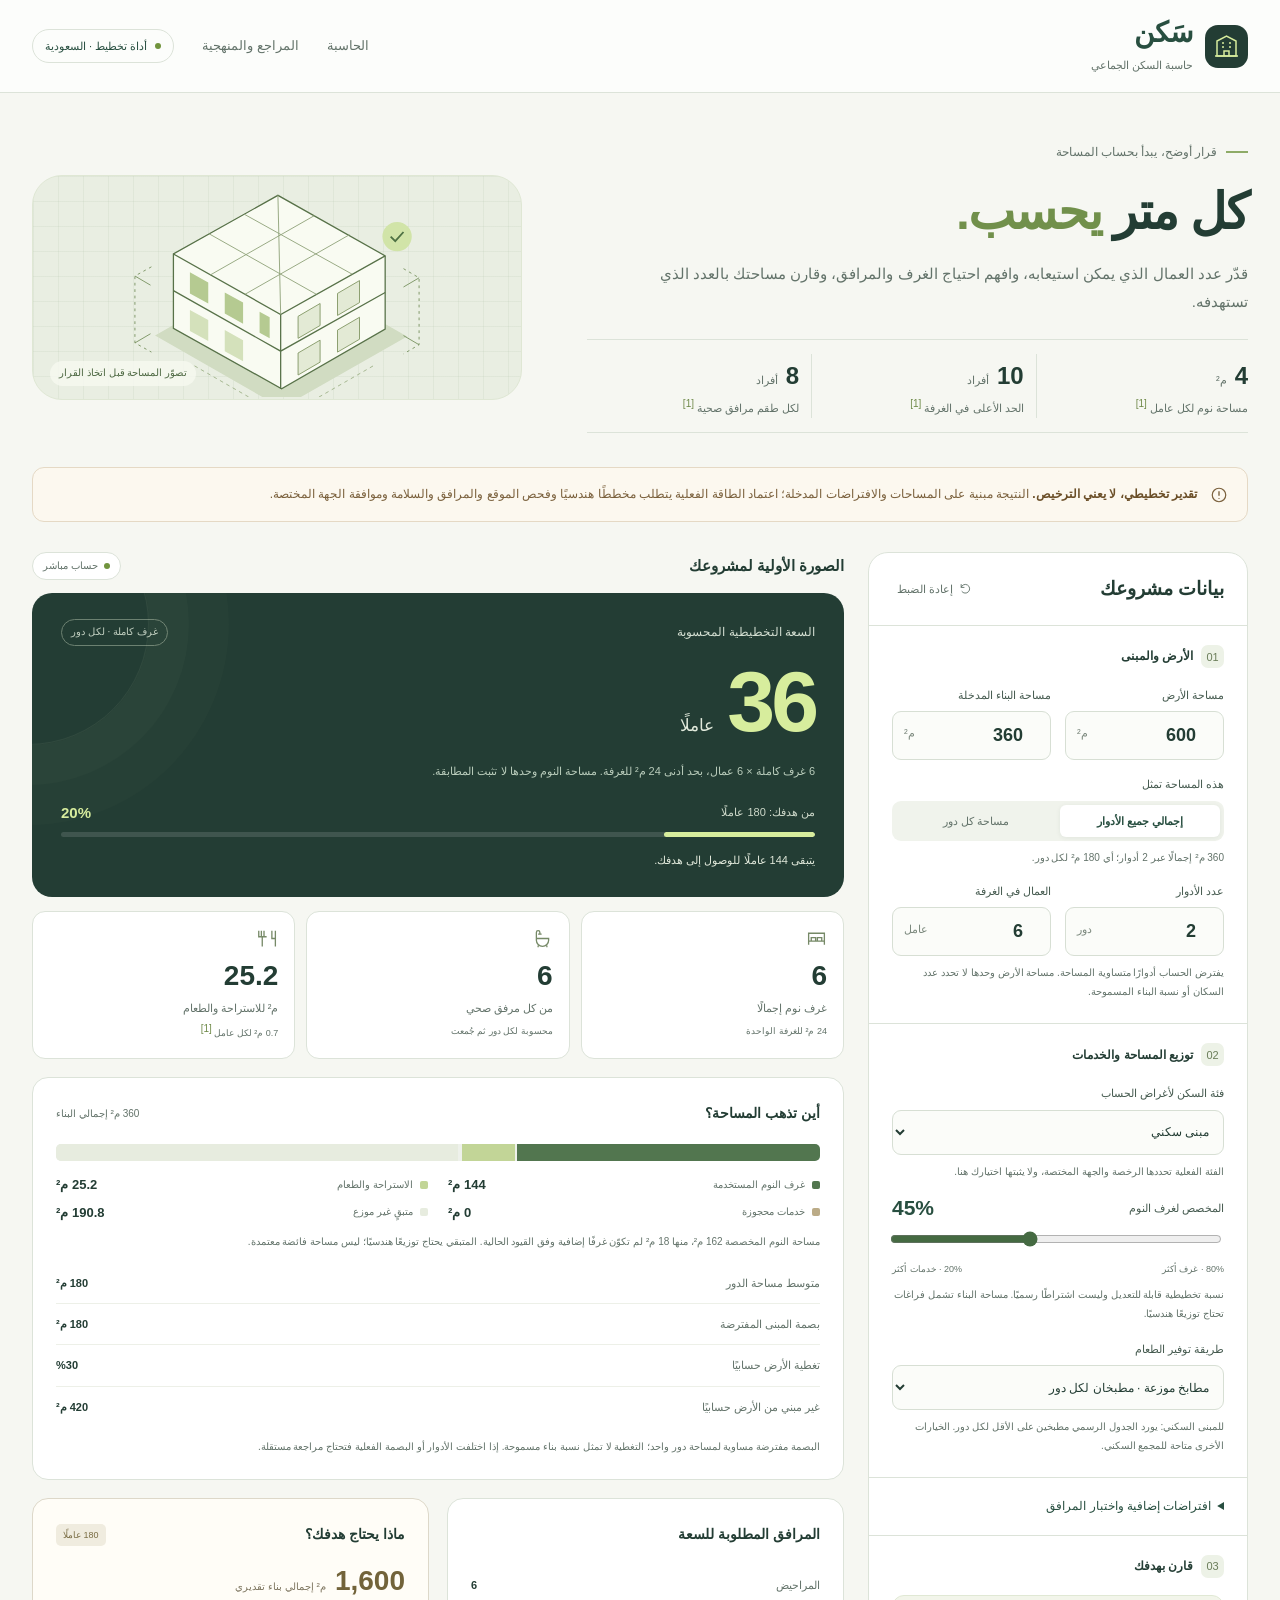
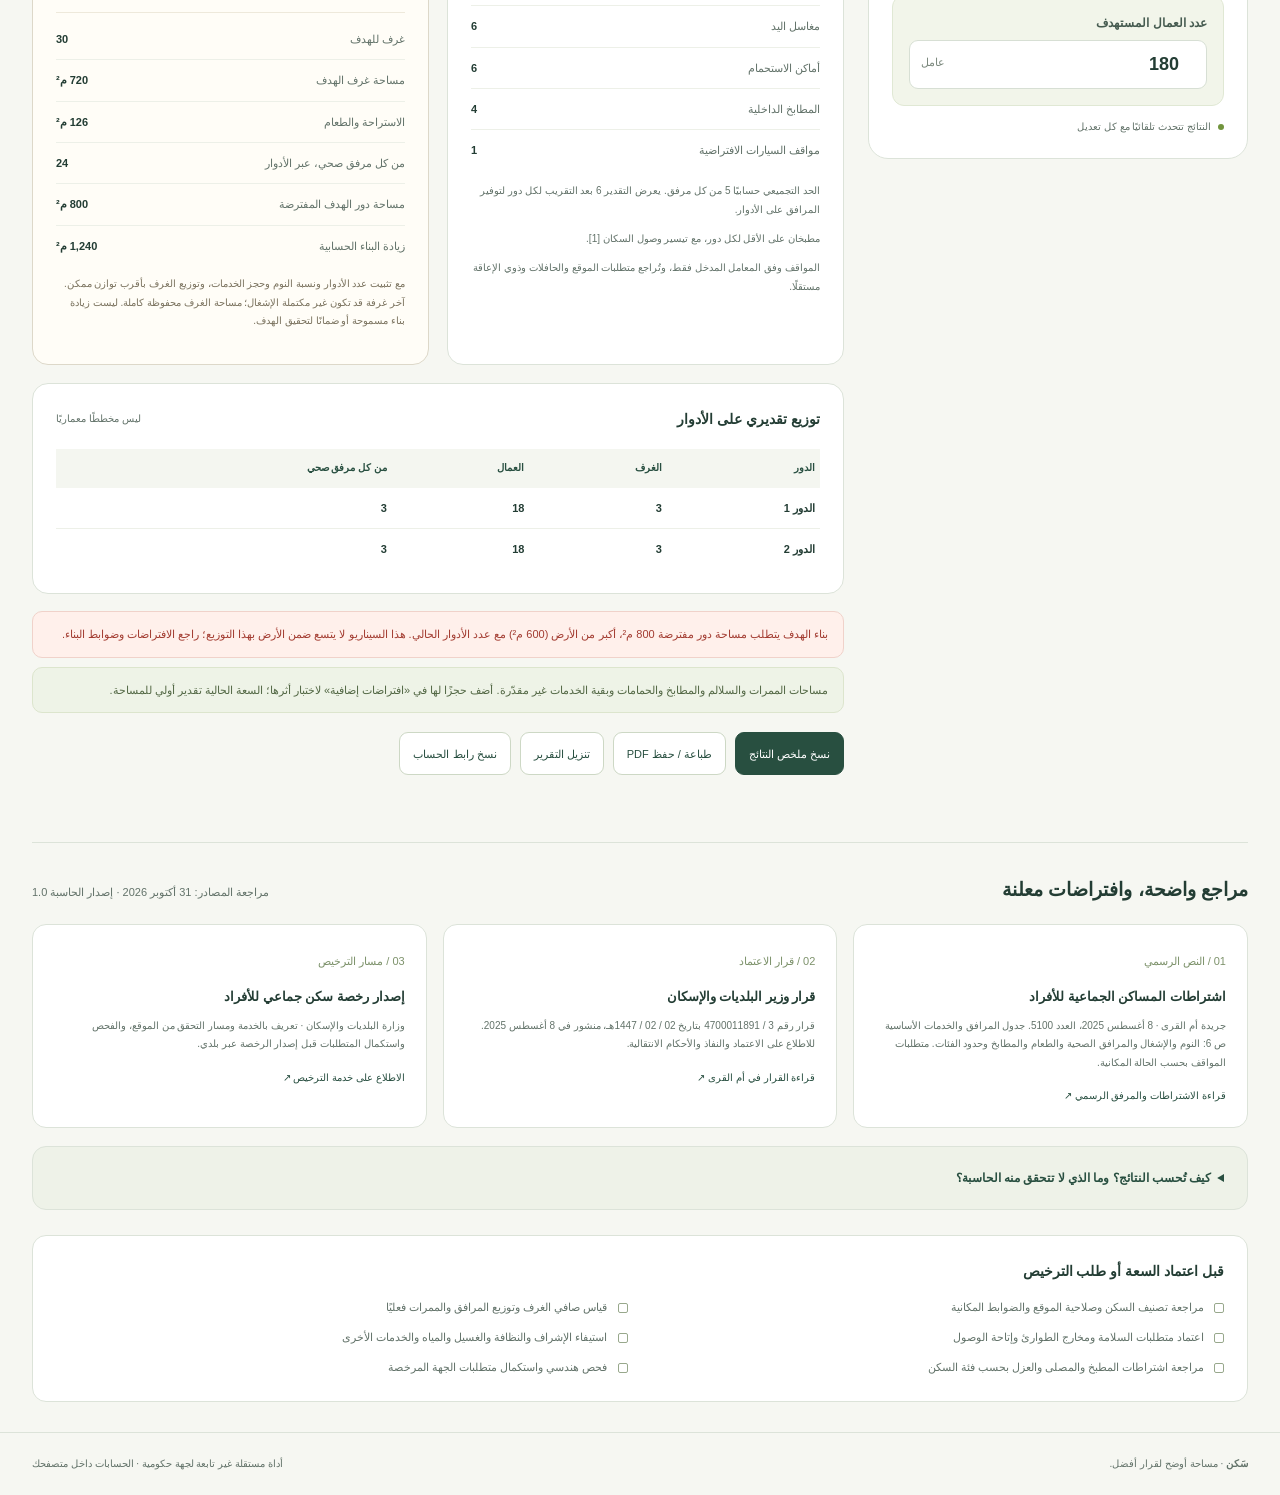
==== tools/housing-calculator/index.html @ 6f9411d7 "Add Arabic collective housing planning calculator in isolated tools path" ====
<!doctype html>
<html lang="ar" dir="rtl">
<head>
  <meta charset="utf-8">
  <meta name="viewport" content="width=device-width,initial-scale=1">
  <meta name="description" content="حاسبة عربية لتقدير الطاقة الاستيعابية للسكن الجماعي في السعودية: الغرف والمساحات والمرافق ومقارنة العدد المستهدف، مع مراجع رسمية.">
  <meta name="theme-color" content="#243e35">
  <meta name="color-scheme" content="light">
  <title>سَكن | حاسبة السكن الجماعي</title>
  <style>
    :root{--paper:#f6f7f2;--white:#fff;--ink:#233d34;--muted:#63736a;--line:#dce3d9;--green:#284f40;--lime:#d7ed9d;--sage:#edf2e7;--amber:#9b551e;--amber-bg:#fff4e5;--red:#a33c31;--red-bg:#fff0eb;--radius:20px}
    *{box-sizing:border-box}html{scroll-behavior:smooth;scroll-padding-top:24px}body{margin:0;background:var(--paper);color:var(--ink);font:15px/1.85 Tahoma,Arial,sans-serif;text-align:start}button,input,select,textarea{font:inherit}button,a,input,select{touch-action:manipulation}button{cursor:pointer}a{color:var(--green);text-underline-offset:4px}button:disabled{cursor:not-allowed;opacity:.5}[hidden]{display:none!important}svg{display:block;flex-shrink:0}.wrap{width:min(1240px,100% - 64px);margin-inline:auto}.skip{position:absolute;top:-100px;background:var(--ink);color:white;padding:10px 18px;z-index:5}.skip:focus{top:10px}:focus-visible{outline:3px solid #65893a;outline-offset:4px}header{background:#ffffffb8;border-bottom:1px solid var(--line)}.header-row{display:flex;align-items:center;justify-content:space-between;gap:24px;min-height:92px}.brand{display:flex;align-items:center;gap:12px;text-decoration:none}.brand-icon{width:43px;height:43px;background:var(--ink);border-radius:13px;display:grid;place-items:center;color:var(--lime)}.brand-name{font-size:28px;font-weight:700;line-height:1.2}.brand-sub{font-size:11px;color:var(--muted);display:block;margin-top:4px}nav{display:flex;gap:28px;align-items:center}nav a{font-size:13px;text-decoration:none;color:var(--muted)}.nav-tag{display:flex;align-items:center;gap:8px;border:1px solid var(--line);padding:6px 12px;border-radius:30px;font-size:11px;color:var(--green)}.dot{width:6px;height:6px;border-radius:50%;background:#71943d;display:inline-block}
    .hero{display:grid;grid-template-columns:1.35fr 1fr;gap:65px;align-items:center;padding-block:48px 34px}.eyebrow{display:flex;align-items:center;gap:9px;color:var(--muted);font-size:12px}.eyebrow:before{content:"";width:22px;height:2px;background:#8eab67}h1{font-size:clamp(32px,4vw,50px);line-height:1.5;letter-spacing:-1.8px;margin:12px 0 10px}h1 span{color:#71904b}.intro{color:var(--muted);font-size:15px;margin:0;max-width:615px}.principles{display:grid;grid-template-columns:repeat(3,1fr);border-block:1px solid var(--line);margin-top:23px;padding-block:14px;gap:12px}.principle{font-size:11px;color:var(--muted);border-inline-end:1px solid var(--line);padding-inline-end:12px}.principle:last-child{border:0}.principle strong{font-size:24px;font-family:Arial,sans-serif;color:var(--ink);display:inline-block;margin-inline-end:5px}.principle span{display:block}.hero-art{position:relative;min-height:225px;background:#e9eee2;border-radius:30px;overflow:hidden;border:1px solid #dfe7d4;display:flex;align-items:center;justify-content:center}.hero-art:before{content:"";position:absolute;inset:0;background-image:linear-gradient(#bbcbb033 1px,transparent 1px),linear-gradient(90deg,#bbcbb033 1px,transparent 1px);background-size:25px 25px}.hero-art svg{width:85%;max-width:340px;height:220px;position:relative}.art-label{position:absolute;inset-block-end:13px;inset-inline-end:17px;color:#4d6842;font-size:10px;background:#f7f9f0cf;padding:3px 9px;border-radius:20px}.notice{display:flex;gap:13px;align-items:flex-start;padding:15px 19px;border:1px solid #e5d9c5;border-radius:12px;background:#fcf8ef;color:#7a603c;font-size:12px;margin-block:0 30px}.notice svg{margin-top:3px}.notice p{margin:0}.notice strong{color:#6b4f28}
    .workspace{display:grid;grid-template-columns:380px minmax(0,1fr);gap:24px;align-items:start}.input-card{background:var(--white);border:1px solid var(--line);border-radius:var(--radius);overflow:hidden}.panel-head{display:flex;align-items:center;justify-content:space-between;gap:12px;padding:21px 23px;border-bottom:1px solid var(--line)}h2{font-size:19px;line-height:1.6;margin:0}.text-button{background:none;border:0;color:var(--muted);padding:5px;font-size:11px;display:inline-flex;align-items:center;gap:6px}.text-button:hover{color:var(--green)}.form-section{padding:19px 23px 22px;border-bottom:1px solid var(--line)}.form-section:last-child{border:0}.section-label{font-size:12px;font-weight:700;display:flex;align-items:center;gap:8px;margin:0 0 17px}.number{font:11px Arial,sans-serif;background:var(--sage);color:#6a7d59;display:grid;place-items:center;width:23px;height:23px;border-radius:7px}.fields{display:grid;grid-template-columns:1fr 1fr;gap:14px}.field{min-width:0}.field.full{grid-column:1/-1}label,.field-label{display:block;font-size:11px;color:#465b50;margin-bottom:6px}.input-wrap{position:relative}.input-wrap input{width:100%;padding:10px 12px 10px 48px;background:#fbfcf9;border:1px solid #d7dfd4;border-radius:9px;color:var(--ink);font:600 18px/1.5 Arial,sans-serif;direction:ltr;text-align:right;min-height:47px}.input-wrap input:focus{border-color:#839d69;background:white}.input-wrap span{position:absolute;left:12px;top:12px;font-size:11px;color:#7b887d;pointer-events:none}.hint{font-size:10px;color:var(--muted);line-height:1.9;margin:7px 0 0}.segmented{display:flex;gap:3px;background:#f0f3ec;border-radius:9px;padding:4px;margin-top:4px}.segmented label{flex:1;margin:0;cursor:pointer;position:relative}.segmented input{position:absolute;opacity:0;width:1px;height:1px}.segmented span{display:block;border-radius:6px;text-align:center;padding:6px;font-size:11px;color:var(--muted)}.segmented input:checked+span{background:white;box-shadow:0 1px 5px #223a2512;color:var(--green);font-weight:bold}.segmented input:focus-visible+span{outline:2px solid var(--green)}select{display:block;width:100%;min-height:45px;background:#fbfcf9;border:1px solid #d7dfd4;border-radius:9px;padding:8px 10px;color:var(--ink);font-size:12px}.range-head{display:flex;justify-content:space-between;align-items:center;margin-block:15px 3px}.range-head label{margin:0}.range-head output{font:700 21px Arial,sans-serif;color:var(--green)}input[type=range]{width:100%;accent-color:#456a42;cursor:pointer;min-height:28px;direction:ltr}.range-ends{display:flex;justify-content:space-between;font-size:9px;color:var(--muted);direction:ltr}.range-ends span{direction:rtl}details.advanced{padding:17px 23px;border-bottom:1px solid var(--line)}summary{cursor:pointer;color:var(--green);font-size:12px}details.advanced[open] summary{margin-bottom:15px}.advanced .field+.field{margin-top:13px}.target-input{background:#f2f5ea;border:1px solid #e0e8d4;padding:16px;border-radius:12px}.target-input .input-wrap input{background:#fff}.target-input label{font-size:12px;font-weight:700}.live-note{font-size:10px;display:flex;gap:7px;align-items:center;color:var(--muted);margin-top:12px}
    .results{min-width:0}.results-top{display:flex;align-items:center;justify-content:space-between;gap:16px;margin:0 0 13px}.results-top h2{font-size:15px}.pill{display:inline-flex;align-items:center;gap:6px;padding:4px 10px;border:1px solid var(--line);border-radius:30px;font-size:10px;background:#fff;color:var(--muted)}.capacity-card{background:var(--ink);color:#fff;border-radius:var(--radius);padding:26px 29px;position:relative;overflow:hidden}.capacity-card:after{content:"";position:absolute;width:240px;height:240px;border:1px solid #e1efbe12;border-radius:50%;left:-125px;top:-90px;box-shadow:0 0 0 40px #e1efbe05,0 0 0 80px #e1efbe04;pointer-events:none}.capacity-header{display:flex;align-items:center;justify-content:space-between;gap:12px;font-size:12px;color:#d4dfd2}.small-label{font-size:10px;color:#c2d0c1;border:1px solid #6c8171;border-radius:20px;padding:3px 9px}.capacity-number{display:flex;align-items:baseline;gap:13px;margin-block:4px 0}.capacity-number strong{font:700 clamp(60px,7vw,86px)/1.2 Arial,sans-serif;letter-spacing:-4px;color:var(--lime)}.capacity-number span{font-size:17px;color:#e1e9db}.capacity-sub{color:#bacdbc;font-size:11px;margin:8px 0 21px}.goal-row{display:flex;align-items:center;justify-content:space-between;gap:12px;font-size:11px;color:#ced9ca}.goal-row strong{font:700 15px Arial;color:var(--lime)}.progress{height:5px;border-radius:4px;background:#ffffff20;overflow:hidden;margin-block:10px 13px;direction:rtl}.progress div{height:100%;background:var(--lime);border-radius:4px;width:0;transition:width .3s}.gap-note{font-size:11px;color:#e1e9db;margin:0}.gap-note b{color:#fff}.metrics{display:grid;grid-template-columns:repeat(3,1fr);gap:11px;margin-top:14px}.metric{background:white;border:1px solid var(--line);border-radius:13px;padding:16px}.metric-icon{color:#768967;margin-bottom:9px}.metric strong{display:block;font:700 28px/1.25 Arial,sans-serif;color:var(--ink)}.metric p{font-size:11px;color:var(--muted);margin:5px 0 0}.metric small{font-size:9px;color:var(--muted);display:block;margin-top:5px}.detail-card{background:white;border:1px solid var(--line);border-radius:16px;padding:23px;margin-top:18px}.card-title{display:flex;justify-content:space-between;align-items:center;gap:10px;margin-bottom:17px}.card-title h3{font-size:14px;margin:0}.card-title span{font-size:10px;color:var(--muted)}.area-bar{height:17px;display:flex;overflow:hidden;border-radius:5px;background:#eef1eb;gap:2px}.area-bar span{min-width:0;transition:width .25s}.sleep-color{background:#52764f}.dining-color{background:#c2d597}.reserve-color{background:#bbab87}.remain-color{background:#e7ecdf}.legend{display:grid;grid-template-columns:1fr 1fr;gap:9px 20px;margin:15px 0 0}.legend div{display:flex;gap:7px;align-items:center;font-size:10px;color:var(--muted)}.legend i{height:8px;width:8px;border-radius:2px;display:inline-block;flex-shrink:0}.legend b{margin-inline-start:auto;white-space:nowrap;color:var(--ink);font:600 13px Arial}.subtle{font-size:10px;color:var(--muted);line-height:1.9;margin-bottom:0}.data-table{width:100%;border-collapse:collapse;font-size:11px}.data-table th,.data-table td{padding:10px 0;border-bottom:1px solid #edf0e8;text-align:start;vertical-align:top}.data-table th{color:var(--muted);font-weight:400;width:66%;padding-inline-end:12px}.data-table td{font-weight:700;text-align:end}.data-table tr:last-child>*{border:0}.data-table td bdi{display:inline-block}.floor-table th,.floor-table td{text-align:start!important;padding-inline:5px}.floor-table thead th{font-size:10px;background:#f4f6f0;font-weight:700;color:var(--green)}.floor-table th{width:auto}.table-scroll{overflow-x:auto}.two-columns{display:grid;grid-template-columns:1fr 1fr;gap:18px}.target-card{border-color:#ddd8c9;background:#fffdf7}.target-card .tag{background:#f0ecdf;color:#796c43;font-size:9px;border-radius:5px;padding:3px 7px}.target-card strong.big{font:700 28px Arial;color:#72633a}.target-highlight{display:flex;align-items:baseline;gap:9px;padding-bottom:15px;border-bottom:1px solid #eee9db;margin-bottom:6px}.target-highlight span{font-size:10px;color:#7d755f}.target-caption{font-size:10px;color:#7b735f;margin-top:9px}.alerts{margin-top:17px;display:grid;gap:9px}.alert{padding:12px 15px;border-radius:10px;font-size:11px;line-height:1.9;background:var(--amber-bg);color:var(--amber);border:1px solid #ecd5b3}.alert.red{background:var(--red-bg);color:var(--red);border-color:#f0d2ca}.alert.neutral{background:#eef3e7;color:#536845;border-color:#dce5cd}.invalid{padding:34px;background:#fff1ec;border:1px solid #e8c3b9;border-radius:20px;color:var(--red)}.invalid h3{margin:0;font-size:18px}.invalid p{font-size:12px}.invalid ul{font-size:12px;padding-inline-start:20px}.actions{display:flex;gap:9px;flex-wrap:wrap;margin-block:19px}.button{display:inline-flex;align-items:center;justify-content:center;gap:7px;border:1px solid #cdd8c5;background:white;border-radius:9px;padding:10px 13px;color:var(--green);font-size:11px;min-height:43px;text-decoration:none}.button.primary{background:var(--green);color:#fff;border-color:var(--green)}.button:hover{filter:brightness(.96)}.copy-fallback{width:100%;min-height:180px;padding:15px;font-size:12px;border:1px solid var(--line);border-radius:10px}.toast{position:fixed;bottom:24px;left:50%;transform:translateX(-50%);background:var(--ink);color:#fff;padding:12px 22px;border-radius:12px;font-size:12px;z-index:20;max-width:calc(100% - 32px);box-shadow:0 5px 30px #243e3522}.sources-section{margin-block:48px 30px;border-top:1px solid var(--line);padding-top:32px}.section-top{display:flex;justify-content:space-between;gap:20px;align-items:baseline;margin-bottom:18px}.section-top p{font-size:11px;color:var(--muted);margin:0}.sources-grid{display:grid;grid-template-columns:repeat(3,1fr);gap:16px}.source-card{display:block;padding:21px;background:#fff;border:1px solid var(--line);border-radius:14px;text-decoration:none;color:var(--ink)}.source-card:hover{border-color:#8a9e75}.source-card .source-no{font:11px Arial;color:#7d926b}.source-card h3{font-size:13px;margin:11px 0 8px}.source-card p{font-size:10px;color:var(--muted);margin:0}.source-card .source-link{font-size:10px;display:block;margin-top:15px;color:var(--green)}.method{margin-top:18px;padding:20px 23px;border:1px solid var(--line);border-radius:14px;background:#eef2e8}.method summary{font-weight:700}.method-content{display:grid;grid-template-columns:1fr 1fr;gap:25px;margin-top:16px;font-size:11px;color:var(--muted)}.method-content h3{font-size:12px;color:var(--ink);margin:0 0 6px}.method-content p{margin:7px 0}.method-content ul{margin:7px 0;padding-inline-start:19px}.formula{direction:rtl;background:#fff9;padding:10px 12px;border-radius:8px}.checklist{margin-top:25px;padding:23px;background:#fff;border:1px solid var(--line);border-radius:14px}.checklist h3{font-size:14px;margin:0 0 12px}.checklist ul{display:grid;grid-template-columns:1fr 1fr;gap:10px 25px;font-size:11px;color:var(--muted);list-style:none;padding:0;margin:0}.checklist li{position:relative;padding-inline-start:20px}.checklist li:before{content:"";width:8px;height:8px;border:1px solid #98a88c;position:absolute;right:0;top:6px;border-radius:2px}footer{border-top:1px solid var(--line);padding-block:22px;color:var(--muted);font-size:10px}.footer-row{display:flex;justify-content:space-between;gap:22px}.print-meta{display:none}.sr-only{position:absolute;width:1px;height:1px;padding:0;margin:-1px;overflow:hidden;clip:rect(0,0,0,0);white-space:nowrap;border:0}bdi{unicode-bidi:isolate}.footnote-link{font:10px Arial;color:#6f8a49;text-decoration:none;vertical-align:super}
    @media(min-width:1100px){.input-card{position:sticky;top:20px}}@media(max-width:1050px){.wrap{width:calc(100% - 40px)}.workspace{grid-template-columns:330px minmax(0,1fr);gap:18px}.hero{gap:30px}.two-columns{grid-template-columns:1fr;gap:0}.metrics{gap:8px}.metric{padding:13px}.capacity-card{padding:23px}.legend{gap:9px 12px}}
    @media(max-width:760px){.wrap{width:calc(100% - 32px)}.header-row{min-height:78px}.brand-name{font-size:25px}.brand-sub{font-size:9px}nav{gap:15px}nav a{font-size:11px}.nav-tag{display:none}.hero{grid-template-columns:1fr;padding-block:30px 24px;gap:20px}.hero-art{display:none}h1{font-size:36px;margin-top:10px}.intro{font-size:13px;line-height:2}.principles{margin-top:19px}.principle{font-size:9px}.principle strong{font-size:22px}.notice{padding:13px;font-size:10px;margin-bottom:23px}.workspace{grid-template-columns:1fr;gap:26px}.input-card{position:static}.form-section{padding:18px 20px}.panel-head{padding:18px 20px}.fields{gap:14px 18px}.field label{font-size:11px}.range-head{margin-top:20px}.results-top h2{font-size:17px}.capacity-card{padding:23px}.capacity-number strong{font-size:76px}.two-columns{grid-template-columns:1fr 1fr;gap:12px}.two-columns .detail-card{padding:17px}.sources-section{margin-top:30px;padding-top:25px}.sources-grid{grid-template-columns:1fr;gap:10px}.source-card{padding:18px}.source-card h3{margin-top:5px}.source-card .source-link{margin-top:8px}.section-top{display:block}.section-top p{margin-top:6px}.method-content{grid-template-columns:1fr;gap:18px}.checklist ul{grid-template-columns:1fr}.footer-row{flex-direction:column;gap:8px}.actions .button{flex:1;white-space:nowrap}.data-table th{width:65%}}
    @media(max-width:430px){nav a:first-child{display:none}.two-columns{grid-template-columns:1fr;gap:0}.metrics{gap:7px}.metric{padding:13px 10px}.metric strong{font-size:27px}.metric p{font-size:10px}.metric small{font-size:9px}.detail-card{padding:19px}.legend{font-size:9px;gap:12px}.actions{display:grid;grid-template-columns:1fr 1fr}.capacity-header{font-size:11px}.small-label{font-size:9px}.goal-row{font-size:10px}.principles{gap:7px}.principle{padding-inline-end:8px}}
    @media(prefers-reduced-motion:reduce){html{scroll-behavior:auto}*{transition:none!important}}
    @media print{@page{size:A4;margin:13mm}body{background:white;font-size:10px;color:#1c3026}.wrap{width:100%;max-width:none}header,.hero,.notice,nav,.input-card,.results-top,.actions,.toast,.copy-fallback,.hero-art,.sources-grid,.sources-section>.section-top,.method,.checklist,footer{display:none!important}.workspace{display:block}.print-meta{display:block;border-bottom:1px solid #aaa;padding-bottom:10px;margin-bottom:12px;font-size:11px}.print-meta h1{font-size:22px;margin:0;letter-spacing:0}.capacity-card{background:#edf2e5!important;color:#1c3026!important;border:1px solid #aaa;padding:15px;break-inside:avoid}.capacity-card *{color:#1c3026!important}.capacity-number strong{font-size:47px}.capacity-sub{margin-bottom:9px}.progress{background:#ddd!important}.progress div{background:#5c793e!important}.metrics{margin-top:9px}.metric{padding:10px;break-inside:avoid}.metric strong{font-size:24px}.detail-card{padding:13px;margin-top:10px;break-inside:avoid;border-color:#ccc}.two-columns{grid-template-columns:1fr 1fr;gap:12px}.data-table th,.data-table td{padding-block:6px}.alerts{gap:6px;margin-top:10px}.alert{padding:8px 11px;font-size:9px}.sources-section{margin:14px 0 0;padding:0;border:0}.print-sources{display:block!important;font-size:9px;word-break:break-word}.capacity-card:after{display:none}a{color:inherit}.area-bar{print-color-adjust:exact;-webkit-print-color-adjust:exact}.legend div{font-size:9px}}
  </style>
</head>
<body>
<a href="#calculator" class="skip">انتقل إلى الحاسبة</a>
<header><div class="wrap header-row"><a class="brand" href="#" aria-label="سكن، حاسبة السكن الجماعي"><span class="brand-icon" aria-hidden="true"><svg width="25" height="26" viewBox="0 0 25 26" fill="none"><path d="M3 23V8l9.5-5L22 8v15H3Z" stroke="currentColor" stroke-width="1.5"/><path d="M8 10h2m5 0h2M8 14h2m5 0h2M10 23v-5h5v5M1 23h23" stroke="currentColor" stroke-width="1.5"/></svg></span><span><span class="brand-name">سَكن</span><span class="brand-sub">حاسبة السكن الجماعي</span></span></a><nav aria-label="التنقل الرئيسي"><a href="#calculator">الحاسبة</a><a href="#sources">المراجع والمنهجية</a><span class="nav-tag"><i class="dot"></i> أداة تخطيط · السعودية</span></nav></div></header>
<main class="wrap">
  <section class="hero" aria-labelledby="page-title"><div><div class="eyebrow">قرار أوضح، يبدأ بحساب المساحة</div><h1 id="page-title">كل متر <span>يحسب.</span></h1><p class="intro">قدّر عدد العمال الذي يمكن استيعابه، وافهم احتياج الغرف والمرافق، وقارن مساحتك بالعدد الذي تستهدفه.</p><div class="principles" aria-label="الحدود الأساسية المستخدمة"><div class="principle"><strong>4</strong> م²<span>مساحة نوم لكل عامل <a class="footnote-link" href="#source-regulation" aria-label="مرجع مساحة النوم">[1]</a></span></div><div class="principle"><strong>10</strong> أفراد<span>الحد الأعلى في الغرفة <a class="footnote-link" href="#source-regulation" aria-label="مرجع الحد الأقصى للغرفة">[1]</a></span></div><div class="principle"><strong>8</strong> أفراد<span>لكل طقم مرافق صحية <a class="footnote-link" href="#source-regulation" aria-label="مرجع المرافق الصحية">[1]</a></span></div></div></div>
  <div class="hero-art" aria-hidden="true"><svg viewBox="0 0 360 240" fill="none"><path d="m47 173 136-78 139 79-137 78Z" fill="#d1dcc2"/><path d="M67 165V84l114-64 117 66v80l-113 65Z" fill="#f9fbf2" stroke="#587249" stroke-width="1.4"/><path d="m67 84 117 66 114-64M184 150v81M67 124l117 66 114-64" stroke="#587249" stroke-width="1.4"/><path d="m181 20 3 130M106 62l117 66M145 41l117 65M107 107l114-65M145 128l114-65" stroke="#91a47b" stroke-width="1"/><path d="m85 104 20 11v23l-20-11v-23Zm38 22 20 11v23l-20-11v-23Zm38 21 11 6v23l-11-6v-23Z" fill="#b5ca91"/><path d="m85 145 20 11v23l-20-11v-23Zm38 22 20 11v23l-20-11v-23Z" fill="#d4e1bb"/><path d="m203 152 24-14v24l-24 14v-24Zm43-25 24-14v24l-24 14v-24Zm-43 65 24-14v24l-24 14v-24Zm43-25 24-14v24l-24 14v-24Z" fill="#e3ead5" stroke="#849966"/><path d="m43 98-18 10v73l18 10m275-91 17 10v73l-17 10" stroke="#7a9362" stroke-dasharray="3 4"/><path d="m25 108 17 10m-17 63 17-10m293-61-17 10m17 63-17-10" stroke="#7a9362"/><path d="m90 206 80 46m35 0 80-46" stroke="#a0b38a" stroke-dasharray="4 4"/><circle cx="311" cy="65" r="16" fill="#d1e4a8"/><path d="m304 65 5 5 9-10" stroke="#4e7143" stroke-width="2"/></svg><span class="art-label">تصوّر المساحة قبل اتخاذ القرار</span></div></section>
  <div class="notice" role="note"><svg width="18" height="18" viewBox="0 0 24 24" fill="none" aria-hidden="true"><circle cx="12" cy="12" r="9" stroke="currentColor" stroke-width="1.6"/><path d="M12 7v6m0 3v1" stroke="currentColor" stroke-width="1.8"/></svg><p><strong>تقدير تخطيطي، لا يعني الترخيص.</strong> النتيجة مبنية على المساحات والافتراضات المدخلة؛ اعتماد الطاقة الفعلية يتطلب مخططًا هندسيًا وفحص الموقع والمرافق والسلامة وموافقة الجهة المختصة.</p></div>
  <div class="print-meta"><h1>سَكن | تقرير تقديري للسكن الجماعي</h1><p id="print-inputs"></p><p>نتائج تخطيطية لا تثبت مطابقة العقار ولا تُعد ترخيصًا.</p></div>
  <section class="workspace" id="calculator" aria-label="حاسبة الطاقة الاستيعابية">
    <form class="input-card" id="housing-form" novalidate>
      <div class="panel-head"><h2>بيانات مشروعك</h2><button type="button" class="text-button" id="reset"><svg width="13" height="13" viewBox="0 0 24 24" fill="none" aria-hidden="true"><path d="M4 10a8 8 0 1 1 1 7M4 4v6h6" stroke="currentColor" stroke-width="1.7"/></svg>إعادة الضبط</button></div>
      <div class="form-section"><h3 class="section-label"><span class="number">01</span>الأرض والمبنى</h3><div class="fields">
        <div class="field"><label for="land">مساحة الأرض</label><div class="input-wrap"><input id="land" name="land" type="number" inputmode="decimal" value="600" min="1" max="1000000" step="any" required aria-describedby="land-hint"><span>م²</span></div></div>
        <div class="field"><label for="building">مساحة البناء المدخلة</label><div class="input-wrap"><input id="building" name="building" type="number" inputmode="decimal" value="360" min="1" max="1000000" step="any" required><span>م²</span></div></div>
        <div class="field full"><span class="field-label" id="mode-label">هذه المساحة تمثل</span><div class="segmented" role="radiogroup" aria-labelledby="mode-label"><label><input type="radio" name="mode" value="total" checked><span>إجمالي جميع الأدوار</span></label><label><input type="radio" name="mode" value="floor"><span>مساحة كل دور</span></label></div><p class="hint" id="area-mode-hint">360 م² إجمالًا موزعة على دورين؛ أي 180 م² لكل دور.</p></div>
        <div class="field"><label for="floors">عدد الأدوار</label><div class="input-wrap"><input id="floors" name="floors" type="number" inputmode="numeric" min="1" max="20" step="1" value="2" required><span>دور</span></div></div>
        <div class="field"><label for="occupancy">العمال في الغرفة</label><div class="input-wrap"><input id="occupancy" name="occupancy" type="number" inputmode="numeric" min="1" max="10" step="1" value="6" required><span>عامل</span></div></div>
      </div><p class="hint" id="land-hint">يفترض الحساب أدوارًا متساوية المساحة. مساحة الأرض وحدها لا تحدد عدد السكان أو نسبة البناء المسموحة.</p></div>
      <div class="form-section"><h3 class="section-label"><span class="number">02</span>توزيع المساحة والخدمات</h3>
        <div class="field"><label for="category">فئة السكن لأغراض الحساب</label><select id="category" name="category"><option value="building">مبنى سكني</option><option value="complex">مجمع سكني</option></select><p class="hint">الفئة الفعلية تحددها الرخصة والجهة المختصة، ولا يثبتها اختيارك هنا.</p></div>
        <div class="range-head"><label for="bedshare">المخصص لغرف النوم</label><output id="share-output" for="bedshare">45%</output></div><input id="bedshare" name="bedshare" type="range" min="20" max="80" value="45" step="1" aria-describedby="share-hint"><div class="range-ends"><span>20% · خدمات أكثر</span><span>80% · غرف أكثر</span></div><p class="hint" id="share-hint">نسبة تخطيطية قابلة للتعديل وليست اشتراطًا رسميًا. مساحة البناء تشمل فراغات تحتاج توزيعًا هندسيًا.</p>
        <div class="field" style="margin-top:16px"><label for="food">طريقة توفير الطعام</label><select id="food" name="food"><option value="distributed">مطابخ موزعة · مطبخان لكل دور</option><option value="central">مطبخ مركزي</option><option value="catering">خدمة إعاشة خارجية</option></select><p class="hint" id="food-hint">للمبنى السكني: يورد الجدول الرسمي مطبخين على الأقل لكل دور. الخيارات الأخرى متاحة للمجمع السكني.</p></div>
      </div>
      <details class="advanced"><summary>افتراضات إضافية واختبار المرافق</summary><div class="field"><label for="reserve">مساحة محجوزة لبقية الخدمات (إجماليًا)</label><div class="input-wrap"><input id="reserve" name="reserve" type="number" inputmode="decimal" min="0" max="1000000" step="any" value="0"><span>م²</span></div><p class="hint">تشمل الممرات والسلالم والمطابخ والحمامات وسائر الخدمات، باستثناء النوم والاستراحة والطعام. قيمة 0 تعني أن مساحاتها لم تُقدّر بعد؛ لا تعني الاستغناء عنها.</p></div><div class="field"><label for="sanitary">الأطقم الصحية المتاحة في كل دور (اختياري)</label><div class="input-wrap"><input id="sanitary" name="sanitary" type="number" inputmode="numeric" min="0" max="100000" step="1" placeholder="غير محدد"><span>طقم</span></div><p class="hint">الطقم = مرحاض + مغسلة يد + مكان استحمام. أدخل أقل عدد متكامل متاح بين المرافق الثلاثة في كل دور؛ تركه فارغًا يحسب المطلوب دون تقييد السعة.</p></div><div class="field"><label for="parkingRatio">معامل تقدير مواقف السيارات</label><div class="input-wrap"><input id="parkingRatio" name="parkingRatio" type="number" inputmode="numeric" min="1" max="1000" step="1" value="75"><span>فرد/موقف</span></div><p class="hint">75 افتراض حسابي قابل للتغيير؛ ورد لبعض الحالات خارج النطاق العمراني [1، ص 8]. لا يُعمم على كل موقع، ولا يشمل الحافلات ومواقف ذوي الإعاقة.</p></div></details>
      <div class="form-section"><h3 class="section-label"><span class="number">03</span>قارن بهدفك</h3><div class="target-input"><label for="target">عدد العمال المستهدف</label><div class="input-wrap"><input id="target" name="target" type="number" inputmode="numeric" min="1" max="100000" step="1" value="180" required><span>عامل</span></div></div><div class="live-note"><i class="dot"></i>النتائج تتحدث تلقائيًا مع كل تعديل</div></div>
    </form>
    <div class="results"><div class="results-top"><h2>الصورة الأولية لمشروعك</h2><span class="pill"><i class="dot"></i>حساب مباشر</span></div>
    <div class="invalid" id="invalid-state" hidden role="alert"><h3>راجع القيم المدخلة</h3><p>أوقفنا عرض النتائج حتى تصحيح البيانات التالية:</p><ul id="error-list"></ul></div>
    <div id="result-content">
      <section class="capacity-card" aria-labelledby="capacity-title"><div class="capacity-header"><span id="capacity-title">السعة التخطيطية المحسوبة</span><span class="small-label">غرف كاملة · لكل دور</span></div><div class="capacity-number"><strong id="capacity" data-out="capacity">—</strong><span>عاملًا</span></div><p class="capacity-sub" id="capacity-description">وفق مساحة النوم والمرافق والافتراضات المدخلة.</p><div class="goal-row"><span>من هدفك: <bdi data-out="target">—</bdi> عاملًا</span><strong id="progress-label">—</strong></div><div class="progress" id="goal-progress" role="progressbar" aria-label="نسبة تحقيق الهدف" aria-valuemin="0" aria-valuemax="100" aria-valuenow="0"><div id="progress-fill"></div></div><p class="gap-note" id="gap-note"></p></section>
      <div class="metrics"><div class="metric"><svg class="metric-icon" width="21" height="21" viewBox="0 0 24 24" fill="none" aria-hidden="true"><path d="M3 19V6h18v13M3 15h18M6 11h5v4H6v-4Zm7 0h5v4h-5v-4Z" stroke="currentColor" stroke-width="1.5"/></svg><strong data-out="rooms">—</strong><p>غرف نوم إجمالًا</p><small><bdi data-out="roomSize">—</bdi> م² للغرفة الواحدة</small></div><div class="metric"><svg class="metric-icon" width="21" height="21" viewBox="0 0 24 24" fill="none" aria-hidden="true"><path d="M5 12h14v2a7 7 0 0 1-14 0v-2Zm2 8v2m10-2v2M5 12V5a2 2 0 0 1 4 0v2m-2 0h4" stroke="currentColor" stroke-width="1.5"/></svg><strong data-out="sanitaryTotal">—</strong><p>من كل مرفق صحي</p><small>محسوبة لكل دور ثم جُمعت</small></div><div class="metric"><svg class="metric-icon" width="21" height="21" viewBox="0 0 24 24" fill="none" aria-hidden="true"><path d="M5 3v7m3-7v7m-6-7v7h9M6 10v11M17 3v9h4M21 3v18" stroke="currentColor" stroke-width="1.5"/></svg><strong data-out="dining">—</strong><p>م² للاستراحة والطعام</p><small>0.7 م² لكل عامل <a href="#source-regulation" class="footnote-link" aria-label="مرجع مساحة الاستراحة">[1]</a></small></div></div>
      <section class="detail-card" aria-labelledby="areas-title"><div class="card-title"><h3 id="areas-title">أين تذهب المساحة؟</h3><span><bdi data-out="total">—</bdi> م² إجمالي البناء</span></div><div class="area-bar" role="img" id="area-chart" aria-label="توزيع مساحة البناء"><span id="sleep-bar" class="sleep-color"></span><span id="dining-bar" class="dining-color"></span><span id="reserve-bar" class="reserve-color"></span><span id="remain-bar" class="remain-color"></span></div><div class="legend"><div><i class="sleep-color"></i>غرف النوم المستخدمة <b><bdi data-out="sleepUsed">—</bdi> م²</b></div><div><i class="dining-color"></i>الاستراحة والطعام <b><bdi data-out="dining">—</bdi> م²</b></div><div><i class="reserve-color"></i>خدمات محجوزة <b><bdi data-out="reserve">—</bdi> م²</b></div><div><i class="remain-color"></i>متبقٍ غير موزع <b><bdi data-out="remainder">—</bdi> م²</b></div></div><p class="subtle">مساحة النوم المخصصة <bdi data-out="sleepBudget">—</bdi> م²، منها <bdi data-out="unusedSleep">—</bdi> م² لم تكوّن غرفًا إضافية وفق القيود الحالية. المتبقي يحتاج توزيعًا هندسيًا؛ ليس مساحة فائضة معتمدة.</p>
      <table class="data-table" style="margin-top:12px"><tbody><tr><th scope="row">متوسط مساحة الدور</th><td><bdi data-out="floorArea">—</bdi> م²</td></tr><tr><th scope="row">بصمة المبنى المفترضة</th><td><bdi data-out="footprint">—</bdi> م²</td></tr><tr><th scope="row">تغطية الأرض حسابيًا</th><td><bdi data-out="coverage">—</bdi>%</td></tr><tr><th scope="row">غير مبني من الأرض حسابيًا</th><td><bdi data-out="openLand">—</bdi> م²</td></tr></tbody></table><p class="subtle">البصمة مفترضة مساوية لمساحة دور واحد؛ التغطية لا تمثل نسبة بناء مسموحة. إذا اختلفت الأدوار أو البصمة الفعلية فتحتاج مراجعة مستقلة.</p></section>
      <div class="two-columns"><section class="detail-card" aria-labelledby="facilities-title"><div class="card-title"><h3 id="facilities-title">المرافق المطلوبة للسعة</h3></div><table class="data-table"><tbody><tr><th scope="row">المراحيض</th><td data-out="sanitaryTotal">—</td></tr><tr><th scope="row">مغاسل اليد</th><td data-out="sanitaryTotal">—</td></tr><tr><th scope="row">أماكن الاستحمام</th><td data-out="sanitaryTotal">—</td></tr><tr><th scope="row">المطابخ الداخلية</th><td id="kitchen-output">—</td></tr><tr><th scope="row">مواقف السيارات الافتراضية</th><td data-out="parking">—</td></tr></tbody></table><p class="subtle" id="sanitary-note"></p><p class="subtle" id="kitchen-note"></p><p class="subtle">المواقف وفق المعامل المدخل فقط، وتُراجع متطلبات الموقع والحافلات وذوي الإعاقة مستقلًا.</p></section>
      <section class="detail-card target-card" aria-labelledby="target-title"><div class="card-title"><h3 id="target-title">ماذا يحتاج هدفك؟</h3><span class="tag"><bdi data-out="target">—</bdi> عاملًا</span></div><div class="target-highlight"><strong class="big" data-out="targetBuild">—</strong><span>م² إجمالي بناء تقديري</span></div><table class="data-table"><tbody><tr><th scope="row">غرف للهدف</th><td data-out="targetRooms">—</td></tr><tr><th scope="row">مساحة غرف الهدف</th><td><bdi data-out="targetSleep">—</bdi> م²</td></tr><tr><th scope="row">الاستراحة والطعام</th><td><bdi data-out="targetDining">—</bdi> م²</td></tr><tr><th scope="row">من كل مرفق صحي، عبر الأدوار</th><td data-out="targetSanitary">—</td></tr><tr><th scope="row">مساحة دور الهدف المفترضة</th><td><bdi data-out="targetFootprint">—</bdi> م²</td></tr><tr><th scope="row">زيادة البناء الحسابية</th><td><bdi data-out="additionalBuild">—</bdi> م²</td></tr></tbody></table><p class="target-caption">مع تثبيت عدد الأدوار ونسبة النوم وحجز الخدمات، وتوزيع الغرف بأقرب توازن ممكن. آخر غرفة قد تكون غير مكتملة الإشغال؛ مساحة الغرف محفوظة كاملة. ليست زيادة بناء مسموحة أو ضمانًا لتحقيق الهدف.</p></section></div>
      <section class="detail-card" aria-labelledby="floor-title"><div class="card-title"><h3 id="floor-title">توزيع تقديري على الأدوار</h3><span>ليس مخططًا معماريًا</span></div><div class="table-scroll"><table class="data-table floor-table"><thead><tr><th scope="col">الدور</th><th scope="col">الغرف</th><th scope="col">العمال</th><th scope="col">من كل مرفق صحي</th></tr></thead><tbody id="floor-rows"></tbody></table></div></section>
      <div class="alerts" id="alerts" aria-label="ملاحظات على التقدير"></div>
    </div>
    <div class="actions"><button class="button primary" id="copy-report" type="button">نسخ ملخص النتائج</button><button class="button" id="print" type="button">طباعة / حفظ PDF</button><button class="button" id="download" type="button">تنزيل التقرير</button><button class="button" id="share" type="button">نسخ رابط الحساب</button></div><label class="sr-only" for="copy-fallback">نص للنسخ اليدوي</label><textarea id="copy-fallback" class="copy-fallback" hidden readonly></textarea><p class="sr-only" id="result-announcement" role="status" aria-live="polite" aria-atomic="true"></p>
    </div>
  </section>
  <section class="sources-section" id="sources" aria-labelledby="sources-title"><div class="section-top"><h2 id="sources-title">مراجع واضحة، وافتراضات معلنة</h2><p>مراجعة المصادر: 31 أكتوبر 2026 · إصدار الحاسبة 1.0</p></div><div class="sources-grid">
    <a class="source-card" id="source-regulation" href="https://www.uqn.gov.sa/details?p=27323" target="_blank" rel="noopener noreferrer"><span class="source-no">01 / النص الرسمي</span><h3>اشتراطات المساكن الجماعية للأفراد</h3><p>جريدة أم القرى · 8 أغسطس 2025، العدد 5100. جدول المرافق والخدمات الأساسية ص 6: النوم والإشغال والمرافق الصحية والطعام والمطابخ وحدود الفئات. متطلبات المواقف بحسب الحالة المكانية.</p><span class="source-link">قراءة الاشتراطات والمرفق الرسمي ↗</span></a>
    <a class="source-card" href="https://www.uqn.gov.sa/details?p=27321" target="_blank" rel="noopener noreferrer"><span class="source-no">02 / قرار الاعتماد</span><h3>قرار وزير البلديات والإسكان</h3><p>قرار رقم 3 / 4700011891 بتاريخ 02 / 02 / 1447هـ، منشور في 8 أغسطس 2025. للاطلاع على الاعتماد والنفاذ والأحكام الانتقالية.</p><span class="source-link">قراءة القرار في أم القرى ↗</span></a>
    <a class="source-card" href="https://momah.gov.sa/ar/node/7045" target="_blank" rel="noopener noreferrer"><span class="source-no">03 / مسار الترخيص</span><h3>إصدار رخصة سكن جماعي للأفراد</h3><p>وزارة البلديات والإسكان · تعريف بالخدمة ومسار التحقق من الموقع، والفحص واستكمال المتطلبات قبل إصدار الرخصة عبر بلدي.</p><span class="source-link">الاطلاع على خدمة الترخيص ↗</span></a>
  </div>
  <details class="method" id="method"><summary>كيف تُحسب النتائج؟ وما الذي لا تتحقق منه الحاسبة؟</summary><div class="method-content"><div><h3>المعادلات والافتراضات</h3><p class="formula">إجمالي البناء = المساحة المدخلة؛ أو المساحة × الأدوار عند اختيار «مساحة كل دور».</p><p>مساحة الغرفة = 4 × عدد العمال بالغرفة. غرف الدور = تقريب لأسفل (مساحة الدور × نسبة النوم ÷ مساحة الغرفة). تُحسب الغرف كاملة داخل كل دور؛ لا تُجمع كسور غرف بين الأدوار.</p><p>تُخفض السعة عند تقييدها بمساحة الخدمات المحجوزة، أو بالأطقم الصحية المتاحة لكل دور، أو بحد الفئة: 500 فرد للمبنى السكني و10,000 للمجمع. السعة دائمًا مضاعف صحيح لعدد العمال بالغرفة.</p><p>الاستراحة والطعام = 0.7 × السعة. كل مرفق صحي = تقريب لأعلى (عمال الدور ÷ 8)، ثم جمع الأدوار. هذا افتراض توزيع محافظ؛ قد يزيد عن الحد التجميعي الحسابي للمبنى.</p><p>بناء الهدف = الأكبر بين المساحة التي تحقق نسبة النوم في أكثر الأدوار غرفًا، ومساحة غرف الهدف + استراحته وطعامه + حجز الخدمات. هدف يتجاوز فئة السكن يبقى سيناريو غير مقبول ضمن الفئة المختارة.</p></div><div><h3>حدود الاستخدام</h3><ul><li>نسبة النوم، حجز الخدمات ومعامل المواقف افتراضات، وليست نسب بناء أو مساحات خدمات معتمدة.</li><li>كل طابق مفترض متساوي المساحة، وتوزيع الغرف عليه متوازن؛ اختلاف الأدوار يحتاج حسابًا مستقلًا.</li><li>لا تتحقق الأداة من صافي المساحات والجدران وأبعاد الغرف أو الأسرة، ولا من الارتدادات والارتفاعات واستعمال الأرض ومواقف النقل.</li><li>لا تشمل مراجعة كود البناء أو مخارج الطوارئ والتهوية والإضاءة والحريق وإتاحة الوصول والمتطلبات الصحية والتشغيلية.</li><li>لا يكفي كِبر المساحة المتبقية لإثبات ملاءمة المرافق. راجع أحدث اشتراطات الجهة المختصة قبل التصميم أو التعاقد.</li><li>تُجرى الحسابات في متصفحك. رابط المشاركة يتضمن القيم المدخلة؛ لا تضف إليه بيانات شخصية أو معلومات سرية.</li></ul></div></div></details>
  <div class="checklist"><h3>قبل اعتماد السعة أو طلب الترخيص</h3><ul><li>مراجعة تصنيف السكن وصلاحية الموقع والضوابط المكانية</li><li>قياس صافي الغرف وتوزيع المرافق والممرات فعليًا</li><li>اعتماد متطلبات السلامة ومخارج الطوارئ وإتاحة الوصول</li><li>استيفاء الإشراف والنظافة والغسيل والمياه والخدمات الأخرى</li><li>مراجعة اشتراطات المطبخ والمصلى والعزل بحسب فئة السكن</li><li>فحص هندسي واستكمال متطلبات الجهة المرخصة</li></ul></div>
  <div class="print-sources" hidden><strong>المراجع:</strong><br>الاشتراطات الرسمية: https://www.uqn.gov.sa/details?p=27323<br>قرار الاعتماد: https://www.uqn.gov.sa/details?p=27321<br>خدمة الترخيص: https://momah.gov.sa/ar/node/7045<br>مراجعة المصادر: 31 أكتوبر 2026. الحساب تخطيطي ولا يعني الترخيص.</div>
  </section>
</main>
<footer><div class="wrap footer-row"><span><strong>سَكن</strong> · مساحة أوضح لقرار أفضل.</span><span>أداة مستقلة غير تابعة لجهة حكومية · الحسابات داخل متصفحك</span></div></footer>
<div class="toast" id="toast" role="status" hidden></div>
<noscript><div class="notice wrap">تحتاج الحاسبة إلى تفعيل JavaScript لعرض النتائج التفاعلية. يمكنك قراءة المراجع والمنهجية دون تفعيله.</div></noscript>
<script id="calculator-model">
'use strict';
const DEFAULTS=Object.freeze({land:600,building:360,mode:'total',floors:2,occupancy:6,bedshare:45,category:'building',food:'distributed',reserve:0,sanitary:null,parkingRatio:75,target:180});
const RULES=Object.freeze({sleepPerPerson:4,diningPerPerson:.7,peoplePerSanitary:8,maxRoom:10,limits:{building:500,complex:10000}});
function validate(v){
  const errors=[];
  const numeric=[['land','مساحة الأرض',1,1000000,false],['building','مساحة البناء',1,1000000,false],['floors','عدد الأدوار',1,20,true],['occupancy','العمال بالغرفة',1,10,true],['bedshare','نسبة النوم',20,80,true],['reserve','حجز الخدمات',0,1000000,false],['parkingRatio','معامل المواقف',1,1000,true],['target','العدد المستهدف',1,100000,true]];
  for(const [key,label,min,max,integer] of numeric){if(typeof v[key]!=='number'||!Number.isFinite(v[key])||v[key]<min||v[key]>max||(integer&&!Number.isInteger(v[key])))errors.push(label+': أدخل '+(integer?'عددًا صحيحًا':'رقمًا')+' من '+min+' إلى '+max+'.');}
  if(!['total','floor'].includes(v.mode))errors.push('اختر طريقة حساب مساحة البناء.');
  if(!['building','complex'].includes(v.category))errors.push('اختر فئة السكن.');
  if(!['distributed','central','catering'].includes(v.food))errors.push('اختر طريقة توفير الطعام.');
  if(v.category==='building'&&v.food!=='distributed')errors.push('المبنى السكني: اختر المطابخ الموزعة حسب الجدول الرسمي.');
  if(v.sanitary!==null&&(!Number.isInteger(v.sanitary)||v.sanitary<0||v.sanitary>100000))errors.push('الأطقم الصحية: اترك الحقل فارغًا أو أدخل عددًا صحيحًا من 0 إلى 100000.');
  const total=v.mode==='floor'?v.building*v.floors:v.building;
  if(Number.isFinite(total)&&Number.isFinite(v.reserve)&&v.reserve>total)errors.push('مساحة الخدمات المحجوزة تتجاوز إجمالي مساحة البناء.');
  return errors;
}
function calculate(v){
  const errors=validate(v);if(errors.length)return {valid:false,errors};
  const total=v.mode==='floor'?v.building*v.floors:v.building;
  const floorArea=total/v.floors,roomSize=v.occupancy*RULES.sleepPerPerson,sleepBudget=total*v.bedshare/100;
  const roomsPerFloorArea=Math.floor((sleepBudget/v.floors+1e-8)/roomSize);
  const roomsPerFloorSanitary=v.sanitary===null?Infinity:Math.floor(v.sanitary*RULES.peoplePerSanitary/v.occupancy);
  const maxPerFloor=Math.min(roomsPerFloorArea,roomsPerFloorSanitary);
  const roomAreaCap=roomsPerFloorArea*v.floors;
  const servicesCap=Math.max(0,Math.floor((total-v.reserve+1e-8)/(roomSize+v.occupancy*RULES.diningPerPerson)));
  const categoryCap=Math.floor(RULES.limits[v.category]/v.occupancy);
  const rooms=Math.min(maxPerFloor*v.floors,servicesCap,categoryCap);
  const capacity=rooms*v.occupancy;
  const floors=Array.from({length:v.floors},(_,i)=>{const count=Math.floor(rooms/v.floors)+(i<rooms%v.floors?1:0);return {number:i+1,rooms:count,people:count*v.occupancy,sanitary:Math.ceil(count*v.occupancy/RULES.peoplePerSanitary)};});
  const sleepUsed=rooms*roomSize,dining=capacity*RULES.diningPerPerson;
  const sanitaryTotal=floors.reduce((a,f)=>a+f.sanitary,0),sanitaryAggregate=Math.ceil(capacity/RULES.peoplePerSanitary);
  const targetRooms=Math.ceil(v.target/v.occupancy),targetSleep=targetRooms*roomSize,targetDining=v.target*RULES.diningPerPerson;
  const targetFloorRooms=Math.ceil(targetRooms/v.floors);
  const targetBuild=Math.max(targetFloorRooms*roomSize/(v.bedshare/100)*v.floors,targetSleep+targetDining+v.reserve);
  const targetFootprint=targetBuild/v.floors;
  let targetPeopleRemaining=v.target;
  const targetFloors=Array.from({length:v.floors},(_,i)=>{const count=Math.floor(targetRooms/v.floors)+(i<targetRooms%v.floors?1:0);const people=Math.min(count*v.occupancy,targetPeopleRemaining);targetPeopleRemaining-=people;return {rooms:count,people,sanitary:Math.ceil(people/RULES.peoplePerSanitary)};});
  const footprint=floorArea,coverage=100*footprint/v.land,openLand=v.land-footprint;
  const warnings=[];
  if(footprint>v.land+1e-8)warnings.push({tone:'red',text:'بصمة الدور المفترضة أكبر من الأرض. راجع مساحة البناء وطريقة احتسابها؛ النتيجة العددية لا تجعل هذا التوزيع قابلًا للتنفيذ.'});
  if(targetFootprint>v.land+1e-8)warnings.push({tone:'red',text:'بناء الهدف يتطلب مساحة دور مفترضة '+Number(targetFootprint.toFixed(1))+' م²، أكبر من الأرض ('+v.land+' م²) مع عدد الأدوار الحالي. هذا السيناريو لا يتسع ضمن الأرض بهذا التوزيع؛ راجع الافتراضات وضوابط البناء.'});
  if(v.target>RULES.limits[v.category])warnings.push({tone:'red',text:'الهدف يتجاوز الحد الأعلى للفئة المختارة ('+RULES.limits[v.category]+' فرد). زيادة المساحة وحدها لا تحقق هذا الهدف ضمن هذه الفئة.'});
  if(v.sanitary!==null&&rooms<roomAreaCap&&rooms===maxPerFloor*v.floors)warnings.push({tone:'warning',text:'المرافق الصحية المتاحة تقيّد السعة. الحساب يفترض توافر العدد المدخل من كل مرفق في كل دور.'});
  if(servicesCap<roomAreaCap)warnings.push({tone:'warning',text:'خفضنا عدد الغرف لتبقى مساحة الاستراحة والطعام والخدمات المحجوزة ضمن إجمالي البناء.'});
  if(categoryCap<roomAreaCap)warnings.push({tone:'warning',text:'قُيّدت النتيجة بحد فئة السكن، مع الاحتفاظ بغرف كاملة.'});
  if(v.sanitary!==null&&targetFloors.some(f=>f.sanitary>v.sanitary))warnings.push({tone:'warning',text:'المرافق المدخلة لا تكفي للهدف على بعض الأدوار؛ تقدير بناء الهدف يفترض استكمال المرافق أيضًا.'});
  if(capacity<20)warnings.push({tone:'warning',text:'السعة أقل من 20 فردًا؛ راجع نطاق تطبيق تصنيف السكن الجماعي ومتطلبات الجهة المختصة.'});
  if(v.reserve===0)warnings.push({tone:'neutral',text:'مساحات الممرات والسلالم والمطابخ والحمامات وبقية الخدمات غير مقدّرة. أضف حجزًا لها في «افتراضات إضافية» لاختبار أثرها؛ السعة الحالية تقدير أولي للمساحة.'});
  if(capacity===0)warnings.push({tone:'warning',text:'لا تتكوّن غرفة كاملة قابلة للإشغال وفق المدخلات والقيود الحالية. راجع مساحة النوم والخدمات والأطقم الصحية.'});
  return {valid:true,...v,total,floorArea,roomSize,sleepBudget,roomsPerFloorArea,rooms,capacity,floors,sleepUsed,dining,sanitaryTotal,sanitaryAggregate,unusedSleep:Math.max(0,sleepBudget-sleepUsed),remainder:Math.max(0,total-sleepUsed-dining-v.reserve),footprint,coverage,openLand,parking:Math.ceil(capacity/v.parkingRatio),kitchens:v.food==='distributed'?2*v.floors:v.food==='central'?1:0,targetRooms,targetSleep,targetDining,targetBuild,targetFootprint,targetSanitary:targetFloors.reduce((a,f)=>a+f.sanitary,0),additionalBuild:Math.max(0,targetBuild-total),gap:Math.max(0,v.target-capacity),progress:Math.min(100,100*capacity/v.target),warnings};
}
</script>
<script>
'use strict';
const form=document.getElementById('housing-form'),byId=id=>document.getElementById(id),fmt=n=>new Intl.NumberFormat('en-US',{maximumFractionDigits:1}).format(Math.abs(n)<1e-8?0:n);
let result=null,toastTimer,announceTimer;
const keys=Object.keys(DEFAULTS);
function readForm(){const v={};for(const k of keys){if(k==='mode'){v.mode=form.elements.mode.value;continue;}const val=form.elements[k].value;v[k]=['category','food'].includes(k)?val:(k==='sanitary'&&val.trim()===''?null:val.trim()===''?NaN:Number(val));}return v;}
function setForm(v){for(const k of keys){if(k==='mode'){form.elements.mode.value=v.mode;continue;}form.elements[k].value=v[k]===null?'':v[k];}updateFood();}
function updateFood(){const building=form.elements.category.value==='building';for(const option of form.elements.food.options)option.disabled=building&&option.value!=='distributed';if(building)form.elements.food.value='distributed';byId('food-hint').textContent=building?'للمبنى السكني: يورد الجدول الرسمي مطبخين على الأقل لكل دور. الخيارات الأخرى متاحة للمجمع السكني.':'للمجمع السكني: إعاشة خارجية، أو مطبخ مركزي، أو مطابخ موزعة بحد أدنى مطبخين لكل دور [1].';}
function showToast(text){clearTimeout(toastTimer);byId('toast').textContent=text;byId('toast').hidden=false;toastTimer=setTimeout(()=>byId('toast').hidden=true,4000);}
function render(){
  updateFood();const v=readForm();result=calculate(v);byId('share-output').textContent=fmt(v.bedshare)+'%';
  const valid=result.valid;byId('invalid-state').hidden=valid;byId('result-content').hidden=!valid;
  document.querySelectorAll('.actions button').forEach(b=>b.disabled=!valid);byId('copy-fallback').hidden=true;
  for(const input of form.querySelectorAll('input[type=number]'))input.setAttribute('aria-invalid',String(!input.validity.valid));
  byId('error-list').replaceChildren();
  if(!valid){for(const message of result.errors){const li=document.createElement('li');li.textContent=message;byId('error-list').append(li);}byId('area-mode-hint').textContent='أكمل القيم الصحيحة لعرض طريقة توزيع مساحة البناء.';byId('result-announcement').textContent='توجد قيم تحتاج إلى التصحيح.';return;}
  const r=result;for(const el of document.querySelectorAll('[data-out]'))el.textContent=fmt(r[el.dataset.out]);
  byId('area-mode-hint').textContent=v.mode==='total'?fmt(v.building)+' م² إجمالًا عبر '+fmt(v.floors)+' أدوار؛ أي '+fmt(r.floorArea)+' م² لكل دور.':fmt(v.building)+' م² لكل دور × '+fmt(v.floors)+' أدوار = '+fmt(r.total)+' م² إجمالًا.';
  byId('capacity-description').textContent=fmt(r.rooms)+' غرف كاملة × '+fmt(r.occupancy)+' عمال، بحد أدنى '+fmt(r.roomSize)+' م² للغرفة. مساحة النوم وحدها لا تثبت المطابقة.';
  byId('progress-label').textContent=fmt(r.progress)+'%';byId('progress-fill').style.width=r.progress+'%';byId('goal-progress').setAttribute('aria-valuenow',String(Math.round(r.progress)));byId('goal-progress').setAttribute('aria-valuetext',fmt(r.capacity)+' من '+fmt(r.target)+' عاملًا');
  byId('gap-note').textContent=r.gap>0?'يتبقى '+fmt(r.gap)+' عاملًا للوصول إلى هدفك.':'التقدير العددي يغطي هدفك؛ لا يزال اعتماد الموقع والمرافق مطلوبًا.';
  for(const [id,val] of [['sleep-bar',r.sleepUsed],['dining-bar',r.dining],['reserve-bar',r.reserve],['remain-bar',r.remainder]])byId(id).style.width=(100*val/r.total)+'%';
  byId('area-chart').setAttribute('aria-label','توزيع '+fmt(r.total)+' م²: النوم '+fmt(r.sleepUsed)+'، الاستراحة والطعام '+fmt(r.dining)+'، خدمات محجوزة '+fmt(r.reserve)+'، متبقٍ غير موزع '+fmt(r.remainder)+' متر مربع.');
  byId('kitchen-output').textContent=r.food==='catering'?'إعاشة خارجية':fmt(r.kitchens);
  byId('kitchen-note').textContent=r.food==='catering'?'لا تُحسب مطابخ داخلية في هذا السيناريو؛ توفير خدمة الإعاشة مطلوب للمجمع.':r.food==='central'?'مطبخ مركزي واحد وفق السيناريو المختار للمجمع.':'مطبخان على الأقل لكل دور، مع تيسير وصول السكان [1].';
  byId('sanitary-note').textContent='الحد التجميعي حسابيًا '+fmt(r.sanitaryAggregate)+' من كل مرفق. يعرض التقدير '+fmt(r.sanitaryTotal)+' بعد التقريب لكل دور لتوفير المرافق على الأدوار.';
  byId('floor-rows').replaceChildren();for(const floor of r.floors){const tr=document.createElement('tr');for(const value of ['الدور '+fmt(floor.number),fmt(floor.rooms),fmt(floor.people),fmt(floor.sanitary)]){const td=document.createElement('td');td.textContent=value;tr.append(td);}byId('floor-rows').append(tr);}
  byId('alerts').replaceChildren();for(const warning of r.warnings){const div=document.createElement('div');div.className='alert '+(warning.tone==='red'?'red':warning.tone==='neutral'?'neutral':'');div.textContent=warning.text;byId('alerts').append(div);}
  byId('print-inputs').textContent='الأرض: '+fmt(r.land)+' م² | إجمالي البناء: '+fmt(r.total)+' م² | الأدوار: '+fmt(r.floors.length)+' | العمال/غرفة: '+fmt(r.occupancy)+' | نسبة النوم: '+fmt(r.bedshare)+'% | الفئة: '+(r.category==='building'?'مبنى سكني':'مجمع سكني')+' | حجز الخدمات: '+fmt(r.reserve)+' م² | الأطقم المتاحة/دور: '+(r.sanitary===null?'غير محددة':fmt(r.sanitary))+' | الهدف: '+fmt(r.target)+' عاملًا';
  clearTimeout(announceTimer);announceTimer=setTimeout(()=>byId('result-announcement').textContent='السعة التقديرية '+fmt(r.capacity)+' عاملًا في '+fmt(r.rooms)+' غرف. '+byId('gap-note').textContent,400);
}
function reportText(){if(!result?.valid)return '';const r=result;return ['سَكن | تقرير تقديري للسكن الجماعي','تاريخ التقرير: '+new Date().toLocaleDateString('ar-SA',{timeZone:'Asia/Riyadh',calendar:'gregory'}),'تنبيه: نتائج تخطيطية لا تعني الترخيص أو اعتماد السعة.','',byId('print-inputs').textContent,'مساحة البناء المدخلة: '+fmt(r.building)+' م² ('+(r.mode==='total'?'جميع الأدوار':'كل دور')+')','مساحة الدور: '+fmt(r.floorArea)+' م²؛ تغطية الأرض المفترضة: '+fmt(r.coverage)+'%','السعة التقديرية: '+fmt(r.capacity)+' عاملًا','غرف النوم: '+fmt(r.rooms)+' × '+fmt(r.roomSize)+' م²','مساحة النوم المخصصة: '+fmt(r.sleepBudget)+' م²؛ المستخدمة: '+fmt(r.sleepUsed)+' م²','الاستراحة والطعام: '+fmt(r.dining)+' م²','مساحة الخدمات المحجوزة: '+fmt(r.reserve)+' م²؛ المتبقي غير الموزع: '+fmt(r.remainder)+' م²','المراحيض: '+fmt(r.sanitaryTotal)+'؛ مغاسل اليد: '+fmt(r.sanitaryTotal)+'؛ أماكن الاستحمام: '+fmt(r.sanitaryTotal),'الحد التجميعي لكل مرفق: '+fmt(r.sanitaryAggregate)+'، واعتمد التقرير التقريب لكل دور.','الطعام: '+form.elements.food.selectedOptions[0].textContent+'؛ المطابخ الداخلية: '+(r.food==='catering'?'لا تُحسب':fmt(r.kitchens)),'المواقف الافتراضية: '+fmt(r.parking)+' وفق معامل '+fmt(r.parkingRatio)+' فرد/موقف، لا يشمل الحافلات وذوي الإعاقة.','','التوزيع على الأدوار:',...r.floors.map(f=>'الدور '+f.number+': '+f.rooms+' غرف، '+f.people+' عاملًا، '+f.sanitary+' من كل مرفق صحي.'),'','الهدف: '+fmt(r.target)+' عاملًا؛ الفجوة: '+fmt(r.gap),'غرف الهدف: '+fmt(r.targetRooms)+'؛ نوم الهدف: '+fmt(r.targetSleep)+' م²؛ استراحة وطعام: '+fmt(r.targetDining)+' م²؛ من كل مرفق صحي عبر الأدوار: '+fmt(r.targetSanitary),'إجمالي البناء التقديري للهدف: '+fmt(r.targetBuild)+' م²؛ الزيادة الحسابية: '+fmt(r.additionalBuild)+' م²','مساحة دور الهدف المفترضة: '+fmt(r.targetFootprint)+' م².','مساحة الهدف تثبت نسبة النوم والأدوار وحجز الخدمات، ولا تثبت إمكان الزيادة نظاميًا أو كفاية المرافق المدخلة.','','ملاحظات:',...r.warnings.map(w=>'• '+w.text),'• يشمل تقدير البناء الجدران والخدمات ضمن المساحة الإجمالية؛ تُراجع المساحات الصافية بالمخطط.','• أساس النوم 4 م²/فرد، حد الغرفة 10 أفراد، مرفق من كل نوع لكل 8 أفراد، استراحة وطعام 0.7 م²/فرد.','• نسبة النوم وحجز الخدمات ومعامل المواقف افتراضات وليست اشتراطات عامة.','','المراجع الرسمية (مراجعة 31 أكتوبر 2026):','الاشتراطات: https://www.uqn.gov.sa/details?p=27323','قرار الاعتماد: https://www.uqn.gov.sa/details?p=27321','خدمة الترخيص: https://momah.gov.sa/ar/node/7045'].join('\n');}
async function copyText(text,success){try{if(!navigator.clipboard?.writeText)throw new Error('Clipboard unavailable');await navigator.clipboard.writeText(text);showToast(success);}catch{byId('copy-fallback').value=text;byId('copy-fallback').hidden=false;byId('copy-fallback').focus();byId('copy-fallback').select();showToast('ظهر النص أسفل الأزرار؛ يمكنك نسخه يدويًا.');}}
form.addEventListener('submit',e=>e.preventDefault());form.addEventListener('input',render);form.addEventListener('change',render);
byId('reset').addEventListener('click',()=>{setForm(DEFAULTS);if(location.search)history.replaceState(null,'',location.pathname+location.hash);render();showToast('أُعيدت بيانات المشروع الافتراضية.');});
byId('copy-report').addEventListener('click',()=>copyText(reportText(),'نُسخ ملخص النتائج مع التنبيه والمراجع.'));
byId('print').addEventListener('click',()=>{if(result?.valid)window.print();});
byId('download').addEventListener('click',()=>{const blob=new Blob(['\ufeff'+reportText()],{type:'text/plain;charset=utf-8'}),url=URL.createObjectURL(blob),a=document.createElement('a');a.href=url;a.download='تقرير-السكن-الجماعي.txt';a.click();setTimeout(()=>URL.revokeObjectURL(url),1000);showToast('تم تجهيز التقرير للتنزيل.');});
byId('share').addEventListener('click',()=>{const url=new URL(location.href);url.search='';url.hash='calculator';const v=readForm();for(const k of keys)if(v[k]!==null)url.searchParams.set(k,String(v[k]));copyText(url.href,'نُسخ رابط الحساب؛ يتضمن المدخلات الحالية.');});
function loadShared(){const params=new URLSearchParams(location.search);if(!params.size)return;const v={...DEFAULTS};for(const k of keys){if(!params.has(k))continue;const val=params.get(k);v[k]=['mode','category','food'].includes(k)?val:(k==='sanitary'&&val===''?null:val.trim()===''?NaN:Number(val));}if(validate(v).length){showToast('تعذر اعتماد قيم رابط المشاركة؛ عُرضت القيم الافتراضية.');return;}setForm(v);}
setForm(DEFAULTS);loadShared();render();
</script>
</body>
</html>
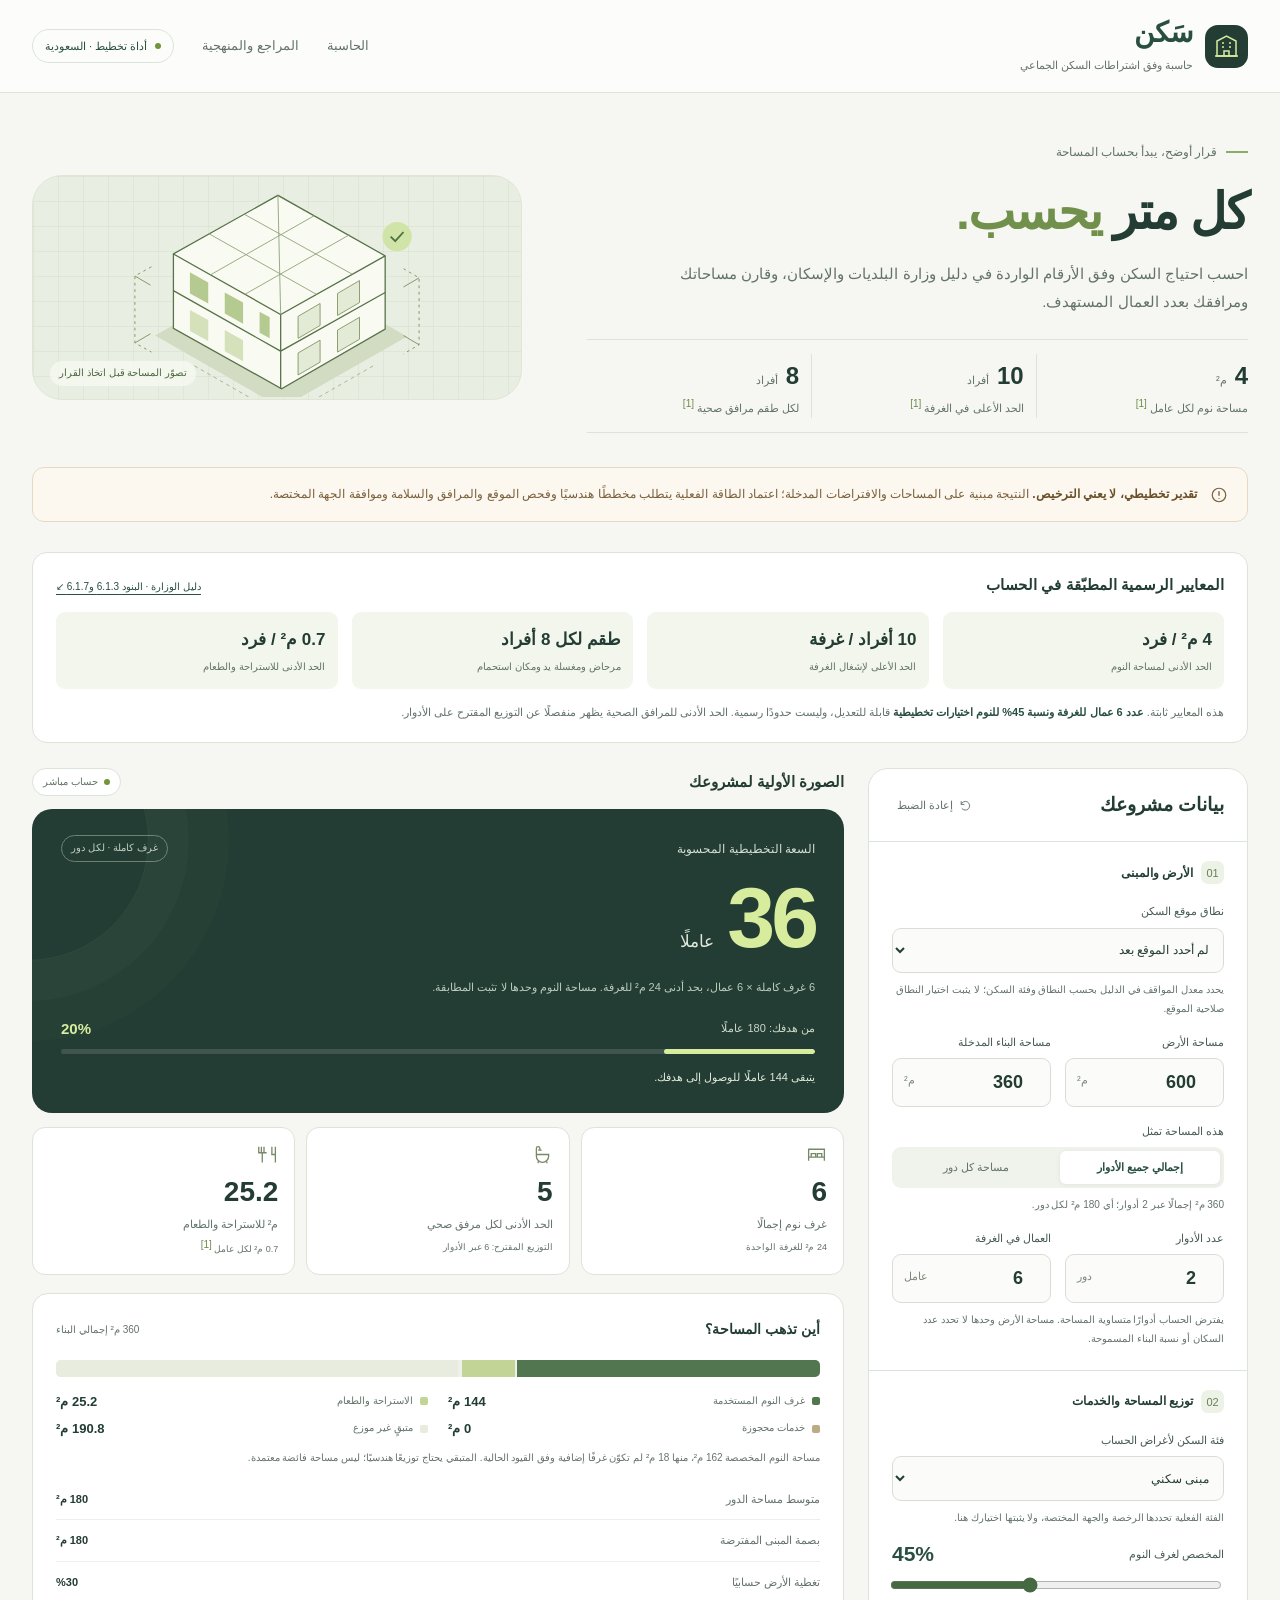
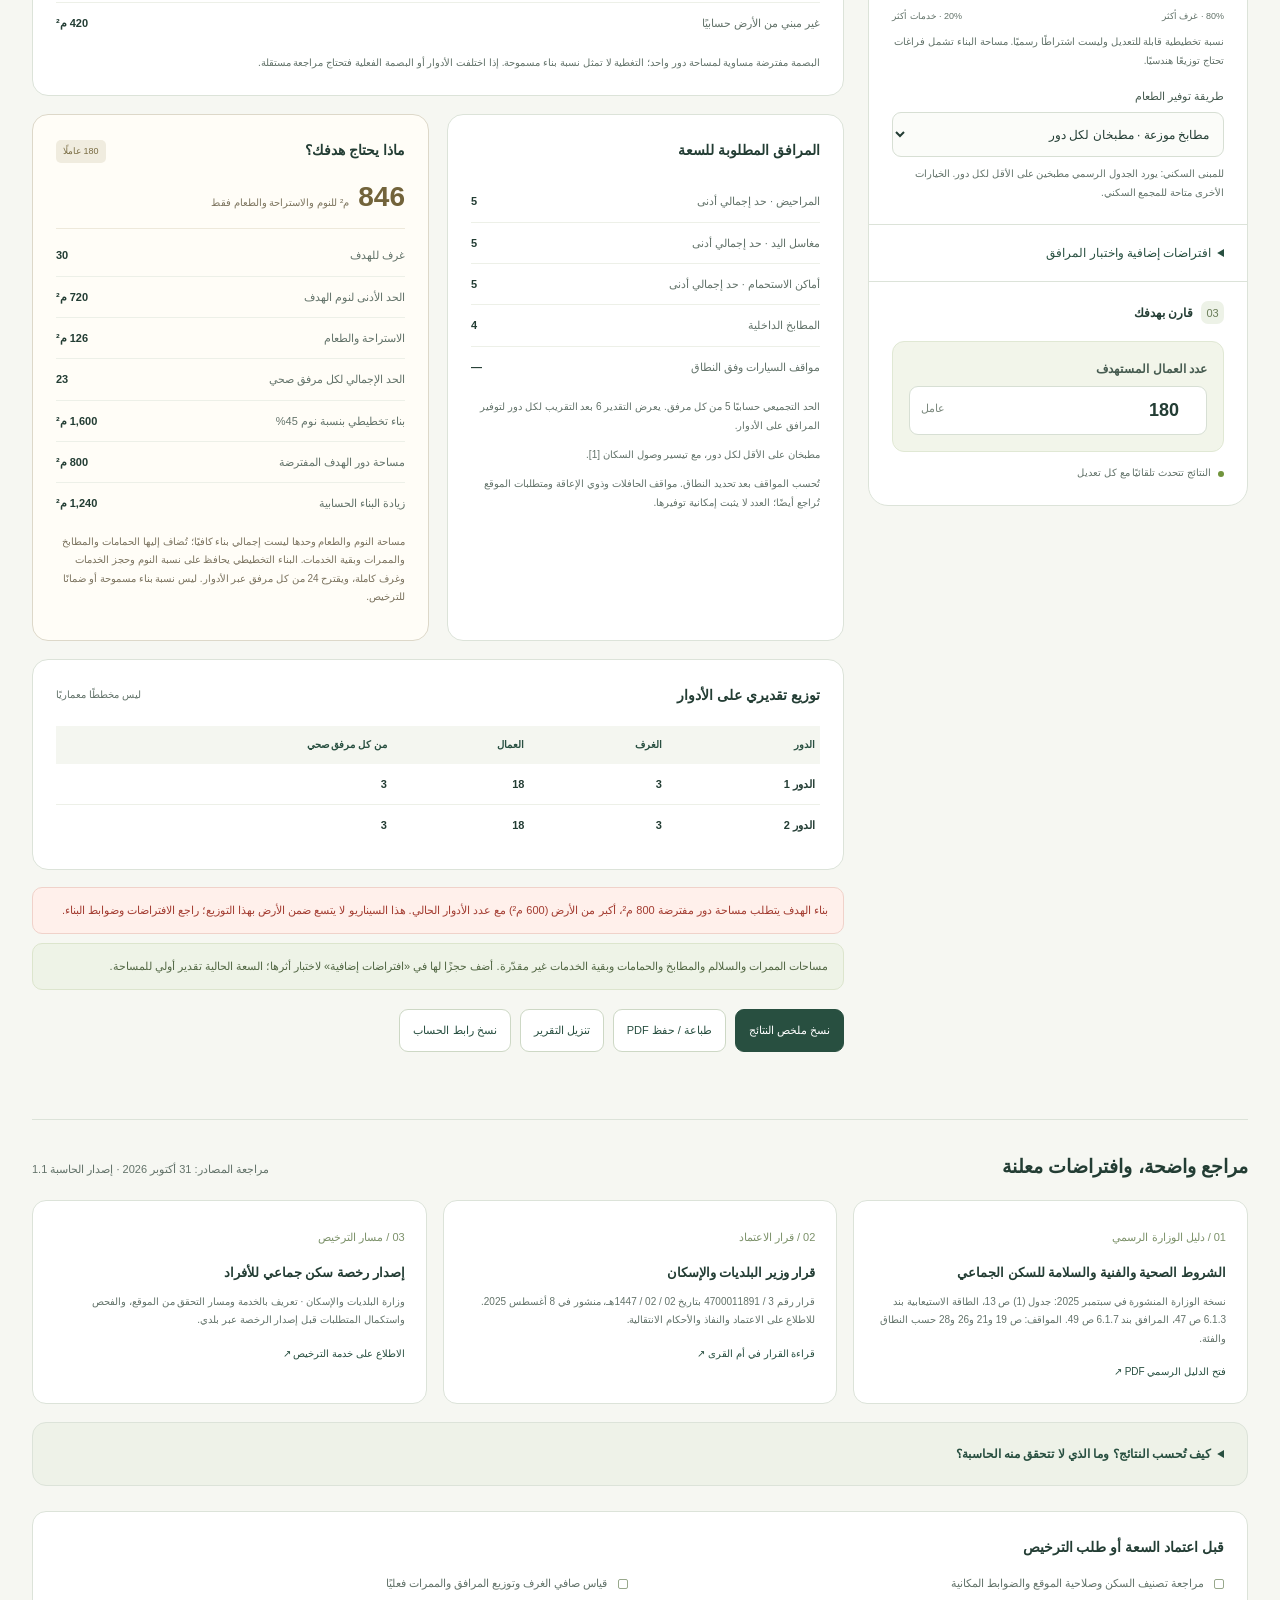
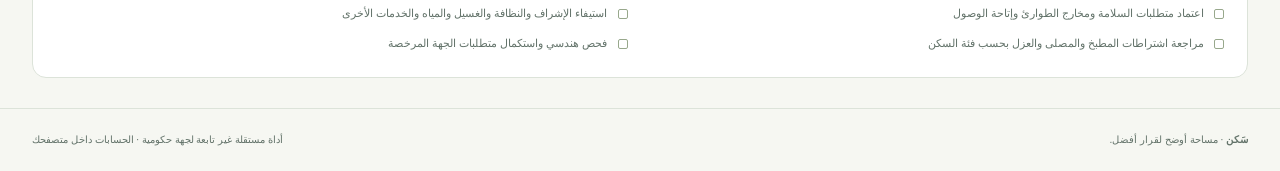
==== commit f45aab41: "Clarify official housing standards and apply location-specific parking requirements" ====
--- a/tools/housing-calculator/index.html
+++ b/tools/housing-calculator/index.html
@@ -6,7 +6,7 @@
   <meta name="description" content="حاسبة عربية لتقدير الطاقة الاستيعابية للسكن الجماعي في السعودية: الغرف والمساحات والمرافق ومقارنة العدد المستهدف، مع مراجع رسمية.">
   <meta name="theme-color" content="#243e35">
   <meta name="color-scheme" content="light">
-  <title>سَكن | حاسبة السكن الجماعي</title>
+  <title>سَكن | حاسبة السكن الجماعي وفق اشتراطات الوزارة</title>
   <style>
     :root{--paper:#f6f7f2;--white:#fff;--ink:#233d34;--muted:#63736a;--line:#dce3d9;--green:#284f40;--lime:#d7ed9d;--sage:#edf2e7;--amber:#9b551e;--amber-bg:#fff4e5;--red:#a33c31;--red-bg:#fff0eb;--radius:20px}
     *{box-sizing:border-box}html{scroll-behavior:smooth;scroll-padding-top:24px}body{margin:0;background:var(--paper);color:var(--ink);font:15px/1.85 Tahoma,Arial,sans-serif;text-align:start}button,input,select,textarea{font:inherit}button,a,input,select{touch-action:manipulation}button{cursor:pointer}a{color:var(--green);text-underline-offset:4px}button:disabled{cursor:not-allowed;opacity:.5}[hidden]{display:none!important}svg{display:block;flex-shrink:0}.wrap{width:min(1240px,100% - 64px);margin-inline:auto}.skip{position:absolute;top:-100px;background:var(--ink);color:white;padding:10px 18px;z-index:5}.skip:focus{top:10px}:focus-visible{outline:3px solid #65893a;outline-offset:4px}header{background:#ffffffb8;border-bottom:1px solid var(--line)}.header-row{display:flex;align-items:center;justify-content:space-between;gap:24px;min-height:92px}.brand{display:flex;align-items:center;gap:12px;text-decoration:none}.brand-icon{width:43px;height:43px;background:var(--ink);border-radius:13px;display:grid;place-items:center;color:var(--lime)}.brand-name{font-size:28px;font-weight:700;line-height:1.2}.brand-sub{font-size:11px;color:var(--muted);display:block;margin-top:4px}nav{display:flex;gap:28px;align-items:center}nav a{font-size:13px;text-decoration:none;color:var(--muted)}.nav-tag{display:flex;align-items:center;gap:8px;border:1px solid var(--line);padding:6px 12px;border-radius:30px;font-size:11px;color:var(--green)}.dot{width:6px;height:6px;border-radius:50%;background:#71943d;display:inline-block}
@@ -18,21 +18,24 @@
     @media(max-width:430px){nav a:first-child{display:none}.two-columns{grid-template-columns:1fr;gap:0}.metrics{gap:7px}.metric{padding:13px 10px}.metric strong{font-size:27px}.metric p{font-size:10px}.metric small{font-size:9px}.detail-card{padding:19px}.legend{font-size:9px;gap:12px}.actions{display:grid;grid-template-columns:1fr 1fr}.capacity-header{font-size:11px}.small-label{font-size:9px}.goal-row{font-size:10px}.principles{gap:7px}.principle{padding-inline-end:8px}}
     @media(prefers-reduced-motion:reduce){html{scroll-behavior:auto}*{transition:none!important}}
     @media print{@page{size:A4;margin:13mm}body{background:white;font-size:10px;color:#1c3026}.wrap{width:100%;max-width:none}header,.hero,.notice,nav,.input-card,.results-top,.actions,.toast,.copy-fallback,.hero-art,.sources-grid,.sources-section>.section-top,.method,.checklist,footer{display:none!important}.workspace{display:block}.print-meta{display:block;border-bottom:1px solid #aaa;padding-bottom:10px;margin-bottom:12px;font-size:11px}.print-meta h1{font-size:22px;margin:0;letter-spacing:0}.capacity-card{background:#edf2e5!important;color:#1c3026!important;border:1px solid #aaa;padding:15px;break-inside:avoid}.capacity-card *{color:#1c3026!important}.capacity-number strong{font-size:47px}.capacity-sub{margin-bottom:9px}.progress{background:#ddd!important}.progress div{background:#5c793e!important}.metrics{margin-top:9px}.metric{padding:10px;break-inside:avoid}.metric strong{font-size:24px}.detail-card{padding:13px;margin-top:10px;break-inside:avoid;border-color:#ccc}.two-columns{grid-template-columns:1fr 1fr;gap:12px}.data-table th,.data-table td{padding-block:6px}.alerts{gap:6px;margin-top:10px}.alert{padding:8px 11px;font-size:9px}.sources-section{margin:14px 0 0;padding:0;border:0}.print-sources{display:block!important;font-size:9px;word-break:break-word}.capacity-card:after{display:none}a{color:inherit}.area-bar{print-color-adjust:exact;-webkit-print-color-adjust:exact}.legend div{font-size:9px}}
+
+    .regulation-box{padding:20px 23px;background:#fff;border:1px solid var(--line);border-radius:15px;margin-bottom:25px}.regulation-head{display:flex;justify-content:space-between;align-items:baseline;gap:15px}.regulation-head h2{font-size:15px}.regulation-head a{font-size:10px}.regulation-grid{display:grid;grid-template-columns:repeat(4,1fr);gap:14px;margin-top:15px}.regulation-item{background:#f3f6ed;border-radius:9px;padding:12px;font-size:10px;color:var(--muted)}.regulation-item strong{display:block;color:var(--ink);font-size:17px;margin-bottom:3px}.regulation-box>p{font-size:11px;color:var(--muted);margin:13px 0 0}.regulation-box>p b{color:var(--green)}@media(max-width:760px){.regulation-box{padding:17px}.regulation-grid{grid-template-columns:1fr 1fr;gap:8px}.regulation-head{align-items:start}.regulation-head h2{font-size:13px}.regulation-head a{max-width:100px}.regulation-item strong{font-size:16px}}@media print{.regulation-box{padding:10px;break-inside:avoid;margin-bottom:10px}.regulation-grid{grid-template-columns:repeat(4,1fr);gap:5px}.regulation-item{padding:6px}.regulation-item strong{font-size:13px}}
   </style>
 </head>
 <body>
 <a href="#calculator" class="skip">انتقل إلى الحاسبة</a>
-<header><div class="wrap header-row"><a class="brand" href="#" aria-label="سكن، حاسبة السكن الجماعي"><span class="brand-icon" aria-hidden="true"><svg width="25" height="26" viewBox="0 0 25 26" fill="none"><path d="M3 23V8l9.5-5L22 8v15H3Z" stroke="currentColor" stroke-width="1.5"/><path d="M8 10h2m5 0h2M8 14h2m5 0h2M10 23v-5h5v5M1 23h23" stroke="currentColor" stroke-width="1.5"/></svg></span><span><span class="brand-name">سَكن</span><span class="brand-sub">حاسبة السكن الجماعي</span></span></a><nav aria-label="التنقل الرئيسي"><a href="#calculator">الحاسبة</a><a href="#sources">المراجع والمنهجية</a><span class="nav-tag"><i class="dot"></i> أداة تخطيط · السعودية</span></nav></div></header>
+<header><div class="wrap header-row"><a class="brand" href="#" aria-label="سكن، حاسبة السكن الجماعي"><span class="brand-icon" aria-hidden="true"><svg width="25" height="26" viewBox="0 0 25 26" fill="none"><path d="M3 23V8l9.5-5L22 8v15H3Z" stroke="currentColor" stroke-width="1.5"/><path d="M8 10h2m5 0h2M8 14h2m5 0h2M10 23v-5h5v5M1 23h23" stroke="currentColor" stroke-width="1.5"/></svg></span><span><span class="brand-name">سَكن</span><span class="brand-sub">حاسبة وفق اشتراطات السكن الجماعي</span></span></a><nav aria-label="التنقل الرئيسي"><a href="#calculator">الحاسبة</a><a href="#sources">المراجع والمنهجية</a><span class="nav-tag"><i class="dot"></i> أداة تخطيط · السعودية</span></nav></div></header>
 <main class="wrap">
-  <section class="hero" aria-labelledby="page-title"><div><div class="eyebrow">قرار أوضح، يبدأ بحساب المساحة</div><h1 id="page-title">كل متر <span>يحسب.</span></h1><p class="intro">قدّر عدد العمال الذي يمكن استيعابه، وافهم احتياج الغرف والمرافق، وقارن مساحتك بالعدد الذي تستهدفه.</p><div class="principles" aria-label="الحدود الأساسية المستخدمة"><div class="principle"><strong>4</strong> م²<span>مساحة نوم لكل عامل <a class="footnote-link" href="#source-regulation" aria-label="مرجع مساحة النوم">[1]</a></span></div><div class="principle"><strong>10</strong> أفراد<span>الحد الأعلى في الغرفة <a class="footnote-link" href="#source-regulation" aria-label="مرجع الحد الأقصى للغرفة">[1]</a></span></div><div class="principle"><strong>8</strong> أفراد<span>لكل طقم مرافق صحية <a class="footnote-link" href="#source-regulation" aria-label="مرجع المرافق الصحية">[1]</a></span></div></div></div>
+  <section class="hero" aria-labelledby="page-title"><div><div class="eyebrow">قرار أوضح، يبدأ بحساب المساحة</div><h1 id="page-title">كل متر <span>يحسب.</span></h1><p class="intro">احسب احتياج السكن وفق الأرقام الواردة في دليل وزارة البلديات والإسكان، وقارن مساحاتك ومرافقك بعدد العمال المستهدف.</p><div class="principles" aria-label="الحدود الأساسية المستخدمة"><div class="principle"><strong>4</strong> م²<span>مساحة نوم لكل عامل <a class="footnote-link" href="#source-regulation" aria-label="مرجع مساحة النوم">[1]</a></span></div><div class="principle"><strong>10</strong> أفراد<span>الحد الأعلى في الغرفة <a class="footnote-link" href="#source-regulation" aria-label="مرجع الحد الأقصى للغرفة">[1]</a></span></div><div class="principle"><strong>8</strong> أفراد<span>لكل طقم مرافق صحية <a class="footnote-link" href="#source-regulation" aria-label="مرجع المرافق الصحية">[1]</a></span></div></div></div>
   <div class="hero-art" aria-hidden="true"><svg viewBox="0 0 360 240" fill="none"><path d="m47 173 136-78 139 79-137 78Z" fill="#d1dcc2"/><path d="M67 165V84l114-64 117 66v80l-113 65Z" fill="#f9fbf2" stroke="#587249" stroke-width="1.4"/><path d="m67 84 117 66 114-64M184 150v81M67 124l117 66 114-64" stroke="#587249" stroke-width="1.4"/><path d="m181 20 3 130M106 62l117 66M145 41l117 65M107 107l114-65M145 128l114-65" stroke="#91a47b" stroke-width="1"/><path d="m85 104 20 11v23l-20-11v-23Zm38 22 20 11v23l-20-11v-23Zm38 21 11 6v23l-11-6v-23Z" fill="#b5ca91"/><path d="m85 145 20 11v23l-20-11v-23Zm38 22 20 11v23l-20-11v-23Z" fill="#d4e1bb"/><path d="m203 152 24-14v24l-24 14v-24Zm43-25 24-14v24l-24 14v-24Zm-43 65 24-14v24l-24 14v-24Zm43-25 24-14v24l-24 14v-24Z" fill="#e3ead5" stroke="#849966"/><path d="m43 98-18 10v73l18 10m275-91 17 10v73l-17 10" stroke="#7a9362" stroke-dasharray="3 4"/><path d="m25 108 17 10m-17 63 17-10m293-61-17 10m17 63-17-10" stroke="#7a9362"/><path d="m90 206 80 46m35 0 80-46" stroke="#a0b38a" stroke-dasharray="4 4"/><circle cx="311" cy="65" r="16" fill="#d1e4a8"/><path d="m304 65 5 5 9-10" stroke="#4e7143" stroke-width="2"/></svg><span class="art-label">تصوّر المساحة قبل اتخاذ القرار</span></div></section>
   <div class="notice" role="note"><svg width="18" height="18" viewBox="0 0 24 24" fill="none" aria-hidden="true"><circle cx="12" cy="12" r="9" stroke="currentColor" stroke-width="1.6"/><path d="M12 7v6m0 3v1" stroke="currentColor" stroke-width="1.8"/></svg><p><strong>تقدير تخطيطي، لا يعني الترخيص.</strong> النتيجة مبنية على المساحات والافتراضات المدخلة؛ اعتماد الطاقة الفعلية يتطلب مخططًا هندسيًا وفحص الموقع والمرافق والسلامة وموافقة الجهة المختصة.</p></div>
+  <section class="regulation-box" aria-labelledby="official-rules-title"><div class="regulation-head"><h2 id="official-rules-title">المعايير الرسمية المطبّقة في الحساب</h2><a href="#source-regulation">دليل الوزارة · البنود 6.1.3 و6.1.7 ↙</a></div><div class="regulation-grid"><div class="regulation-item"><strong>4 م² / فرد</strong>الحد الأدنى لمساحة النوم</div><div class="regulation-item"><strong>10 أفراد / غرفة</strong>الحد الأعلى لإشغال الغرفة</div><div class="regulation-item"><strong>طقم لكل 8 أفراد</strong>مرحاض ومغسلة يد ومكان استحمام</div><div class="regulation-item"><strong>0.7 م² / فرد</strong>الحد الأدنى للاستراحة والطعام</div></div><p>هذه المعايير ثابتة. <b>عدد 6 عمال للغرفة ونسبة 45% للنوم اختيارات تخطيطية</b> قابلة للتعديل، وليست حدودًا رسمية. الحد الأدنى للمرافق الصحية يظهر منفصلًا عن التوزيع المقترح على الأدوار.</p></section>
   <div class="print-meta"><h1>سَكن | تقرير تقديري للسكن الجماعي</h1><p id="print-inputs"></p><p>نتائج تخطيطية لا تثبت مطابقة العقار ولا تُعد ترخيصًا.</p></div>
   <section class="workspace" id="calculator" aria-label="حاسبة الطاقة الاستيعابية">
     <form class="input-card" id="housing-form" novalidate>
       <div class="panel-head"><h2>بيانات مشروعك</h2><button type="button" class="text-button" id="reset"><svg width="13" height="13" viewBox="0 0 24 24" fill="none" aria-hidden="true"><path d="M4 10a8 8 0 1 1 1 7M4 4v6h6" stroke="currentColor" stroke-width="1.7"/></svg>إعادة الضبط</button></div>
       <div class="form-section"><h3 class="section-label"><span class="number">01</span>الأرض والمبنى</h3><div class="fields">
-        <div class="field"><label for="land">مساحة الأرض</label><div class="input-wrap"><input id="land" name="land" type="number" inputmode="decimal" value="600" min="1" max="1000000" step="any" required aria-describedby="land-hint"><span>م²</span></div></div>
+        <div class="field full"><label for="location">نطاق موقع السكن</label><select id="location" name="location"><option value="unspecified">لم أحدد الموقع بعد</option><option value="inside">داخل النطاق العمراني</option><option value="outside">خارج النطاق العمراني</option></select><p class="hint">يحدد معدل المواقف في الدليل بحسب النطاق وفئة السكن؛ لا يثبت اختيار النطاق صلاحية الموقع.</p></div><div class="field"><label for="land">مساحة الأرض</label><div class="input-wrap"><input id="land" name="land" type="number" inputmode="decimal" value="600" min="1" max="1000000" step="any" required aria-describedby="land-hint"><span>م²</span></div></div>
         <div class="field"><label for="building">مساحة البناء المدخلة</label><div class="input-wrap"><input id="building" name="building" type="number" inputmode="decimal" value="360" min="1" max="1000000" step="any" required><span>م²</span></div></div>
         <div class="field full"><span class="field-label" id="mode-label">هذه المساحة تمثل</span><div class="segmented" role="radiogroup" aria-labelledby="mode-label"><label><input type="radio" name="mode" value="total" checked><span>إجمالي جميع الأدوار</span></label><label><input type="radio" name="mode" value="floor"><span>مساحة كل دور</span></label></div><p class="hint" id="area-mode-hint">360 م² إجمالًا موزعة على دورين؛ أي 180 م² لكل دور.</p></div>
         <div class="field"><label for="floors">عدد الأدوار</label><div class="input-wrap"><input id="floors" name="floors" type="number" inputmode="numeric" min="1" max="20" step="1" value="2" required><span>دور</span></div></div>
@@ -43,32 +46,32 @@
         <div class="range-head"><label for="bedshare">المخصص لغرف النوم</label><output id="share-output" for="bedshare">45%</output></div><input id="bedshare" name="bedshare" type="range" min="20" max="80" value="45" step="1" aria-describedby="share-hint"><div class="range-ends"><span>20% · خدمات أكثر</span><span>80% · غرف أكثر</span></div><p class="hint" id="share-hint">نسبة تخطيطية قابلة للتعديل وليست اشتراطًا رسميًا. مساحة البناء تشمل فراغات تحتاج توزيعًا هندسيًا.</p>
         <div class="field" style="margin-top:16px"><label for="food">طريقة توفير الطعام</label><select id="food" name="food"><option value="distributed">مطابخ موزعة · مطبخان لكل دور</option><option value="central">مطبخ مركزي</option><option value="catering">خدمة إعاشة خارجية</option></select><p class="hint" id="food-hint">للمبنى السكني: يورد الجدول الرسمي مطبخين على الأقل لكل دور. الخيارات الأخرى متاحة للمجمع السكني.</p></div>
       </div>
-      <details class="advanced"><summary>افتراضات إضافية واختبار المرافق</summary><div class="field"><label for="reserve">مساحة محجوزة لبقية الخدمات (إجماليًا)</label><div class="input-wrap"><input id="reserve" name="reserve" type="number" inputmode="decimal" min="0" max="1000000" step="any" value="0"><span>م²</span></div><p class="hint">تشمل الممرات والسلالم والمطابخ والحمامات وسائر الخدمات، باستثناء النوم والاستراحة والطعام. قيمة 0 تعني أن مساحاتها لم تُقدّر بعد؛ لا تعني الاستغناء عنها.</p></div><div class="field"><label for="sanitary">الأطقم الصحية المتاحة في كل دور (اختياري)</label><div class="input-wrap"><input id="sanitary" name="sanitary" type="number" inputmode="numeric" min="0" max="100000" step="1" placeholder="غير محدد"><span>طقم</span></div><p class="hint">الطقم = مرحاض + مغسلة يد + مكان استحمام. أدخل أقل عدد متكامل متاح بين المرافق الثلاثة في كل دور؛ تركه فارغًا يحسب المطلوب دون تقييد السعة.</p></div><div class="field"><label for="parkingRatio">معامل تقدير مواقف السيارات</label><div class="input-wrap"><input id="parkingRatio" name="parkingRatio" type="number" inputmode="numeric" min="1" max="1000" step="1" value="75"><span>فرد/موقف</span></div><p class="hint">75 افتراض حسابي قابل للتغيير؛ ورد لبعض الحالات خارج النطاق العمراني [1، ص 8]. لا يُعمم على كل موقع، ولا يشمل الحافلات ومواقف ذوي الإعاقة.</p></div></details>
+      <details class="advanced"><summary>افتراضات إضافية واختبار المرافق</summary><div class="field"><label for="reserve">مساحة محجوزة لبقية الخدمات (إجماليًا)</label><div class="input-wrap"><input id="reserve" name="reserve" type="number" inputmode="decimal" min="0" max="1000000" step="any" value="0"><span>م²</span></div><p class="hint">تشمل الممرات والسلالم والمطابخ والحمامات وسائر الخدمات، باستثناء النوم والاستراحة والطعام. قيمة 0 تعني أن مساحاتها لم تُقدّر بعد؛ لا تعني الاستغناء عنها.</p></div><div class="field"><label for="sanitary">الأطقم الصحية المتاحة في كل دور (اختياري)</label><div class="input-wrap"><input id="sanitary" name="sanitary" type="number" inputmode="numeric" min="0" max="100000" step="1" placeholder="غير محدد"><span>طقم</span></div><p class="hint">الطقم = مرحاض + مغسلة يد + مكان استحمام. أدخل أقل عدد متكامل متاح بين المرافق الثلاثة في كل دور؛ تركه فارغًا يحسب المطلوب دون تقييد السعة.</p></div><div class="field"><span class="field-label">قاعدة المواقف في دليل الوزارة</span><p class="hint" id="parking-rule-hint">حدد نطاق الموقع لحساب معدل المواقف: داخل النطاق موقف لكل 40 فردًا؛ خارجه للمبنى السكني لكل 75 فردًا، وللمجمع لكل 100 فرد.</p></div></details>
       <div class="form-section"><h3 class="section-label"><span class="number">03</span>قارن بهدفك</h3><div class="target-input"><label for="target">عدد العمال المستهدف</label><div class="input-wrap"><input id="target" name="target" type="number" inputmode="numeric" min="1" max="100000" step="1" value="180" required><span>عامل</span></div></div><div class="live-note"><i class="dot"></i>النتائج تتحدث تلقائيًا مع كل تعديل</div></div>
     </form>
     <div class="results"><div class="results-top"><h2>الصورة الأولية لمشروعك</h2><span class="pill"><i class="dot"></i>حساب مباشر</span></div>
     <div class="invalid" id="invalid-state" hidden role="alert"><h3>راجع القيم المدخلة</h3><p>أوقفنا عرض النتائج حتى تصحيح البيانات التالية:</p><ul id="error-list"></ul></div>
     <div id="result-content">
       <section class="capacity-card" aria-labelledby="capacity-title"><div class="capacity-header"><span id="capacity-title">السعة التخطيطية المحسوبة</span><span class="small-label">غرف كاملة · لكل دور</span></div><div class="capacity-number"><strong id="capacity" data-out="capacity">—</strong><span>عاملًا</span></div><p class="capacity-sub" id="capacity-description">وفق مساحة النوم والمرافق والافتراضات المدخلة.</p><div class="goal-row"><span>من هدفك: <bdi data-out="target">—</bdi> عاملًا</span><strong id="progress-label">—</strong></div><div class="progress" id="goal-progress" role="progressbar" aria-label="نسبة تحقيق الهدف" aria-valuemin="0" aria-valuemax="100" aria-valuenow="0"><div id="progress-fill"></div></div><p class="gap-note" id="gap-note"></p></section>
-      <div class="metrics"><div class="metric"><svg class="metric-icon" width="21" height="21" viewBox="0 0 24 24" fill="none" aria-hidden="true"><path d="M3 19V6h18v13M3 15h18M6 11h5v4H6v-4Zm7 0h5v4h-5v-4Z" stroke="currentColor" stroke-width="1.5"/></svg><strong data-out="rooms">—</strong><p>غرف نوم إجمالًا</p><small><bdi data-out="roomSize">—</bdi> م² للغرفة الواحدة</small></div><div class="metric"><svg class="metric-icon" width="21" height="21" viewBox="0 0 24 24" fill="none" aria-hidden="true"><path d="M5 12h14v2a7 7 0 0 1-14 0v-2Zm2 8v2m10-2v2M5 12V5a2 2 0 0 1 4 0v2m-2 0h4" stroke="currentColor" stroke-width="1.5"/></svg><strong data-out="sanitaryTotal">—</strong><p>من كل مرفق صحي</p><small>محسوبة لكل دور ثم جُمعت</small></div><div class="metric"><svg class="metric-icon" width="21" height="21" viewBox="0 0 24 24" fill="none" aria-hidden="true"><path d="M5 3v7m3-7v7m-6-7v7h9M6 10v11M17 3v9h4M21 3v18" stroke="currentColor" stroke-width="1.5"/></svg><strong data-out="dining">—</strong><p>م² للاستراحة والطعام</p><small>0.7 م² لكل عامل <a href="#source-regulation" class="footnote-link" aria-label="مرجع مساحة الاستراحة">[1]</a></small></div></div>
+      <div class="metrics"><div class="metric"><svg class="metric-icon" width="21" height="21" viewBox="0 0 24 24" fill="none" aria-hidden="true"><path d="M3 19V6h18v13M3 15h18M6 11h5v4H6v-4Zm7 0h5v4h-5v-4Z" stroke="currentColor" stroke-width="1.5"/></svg><strong data-out="rooms">—</strong><p>غرف نوم إجمالًا</p><small><bdi data-out="roomSize">—</bdi> م² للغرفة الواحدة</small></div><div class="metric"><svg class="metric-icon" width="21" height="21" viewBox="0 0 24 24" fill="none" aria-hidden="true"><path d="M5 12h14v2a7 7 0 0 1-14 0v-2Zm2 8v2m10-2v2M5 12V5a2 2 0 0 1 4 0v2m-2 0h4" stroke="currentColor" stroke-width="1.5"/></svg><strong data-out="sanitaryAggregate">—</strong><p>الحد الأدنى لكل مرفق صحي</p><small>التوزيع المقترح: <bdi data-out="sanitaryTotal">—</bdi> عبر الأدوار</small></div><div class="metric"><svg class="metric-icon" width="21" height="21" viewBox="0 0 24 24" fill="none" aria-hidden="true"><path d="M5 3v7m3-7v7m-6-7v7h9M6 10v11M17 3v9h4M21 3v18" stroke="currentColor" stroke-width="1.5"/></svg><strong data-out="dining">—</strong><p>م² للاستراحة والطعام</p><small>0.7 م² لكل عامل <a href="#source-regulation" class="footnote-link" aria-label="مرجع مساحة الاستراحة">[1]</a></small></div></div>
       <section class="detail-card" aria-labelledby="areas-title"><div class="card-title"><h3 id="areas-title">أين تذهب المساحة؟</h3><span><bdi data-out="total">—</bdi> م² إجمالي البناء</span></div><div class="area-bar" role="img" id="area-chart" aria-label="توزيع مساحة البناء"><span id="sleep-bar" class="sleep-color"></span><span id="dining-bar" class="dining-color"></span><span id="reserve-bar" class="reserve-color"></span><span id="remain-bar" class="remain-color"></span></div><div class="legend"><div><i class="sleep-color"></i>غرف النوم المستخدمة <b><bdi data-out="sleepUsed">—</bdi> م²</b></div><div><i class="dining-color"></i>الاستراحة والطعام <b><bdi data-out="dining">—</bdi> م²</b></div><div><i class="reserve-color"></i>خدمات محجوزة <b><bdi data-out="reserve">—</bdi> م²</b></div><div><i class="remain-color"></i>متبقٍ غير موزع <b><bdi data-out="remainder">—</bdi> م²</b></div></div><p class="subtle">مساحة النوم المخصصة <bdi data-out="sleepBudget">—</bdi> م²، منها <bdi data-out="unusedSleep">—</bdi> م² لم تكوّن غرفًا إضافية وفق القيود الحالية. المتبقي يحتاج توزيعًا هندسيًا؛ ليس مساحة فائضة معتمدة.</p>
       <table class="data-table" style="margin-top:12px"><tbody><tr><th scope="row">متوسط مساحة الدور</th><td><bdi data-out="floorArea">—</bdi> م²</td></tr><tr><th scope="row">بصمة المبنى المفترضة</th><td><bdi data-out="footprint">—</bdi> م²</td></tr><tr><th scope="row">تغطية الأرض حسابيًا</th><td><bdi data-out="coverage">—</bdi>%</td></tr><tr><th scope="row">غير مبني من الأرض حسابيًا</th><td><bdi data-out="openLand">—</bdi> م²</td></tr></tbody></table><p class="subtle">البصمة مفترضة مساوية لمساحة دور واحد؛ التغطية لا تمثل نسبة بناء مسموحة. إذا اختلفت الأدوار أو البصمة الفعلية فتحتاج مراجعة مستقلة.</p></section>
-      <div class="two-columns"><section class="detail-card" aria-labelledby="facilities-title"><div class="card-title"><h3 id="facilities-title">المرافق المطلوبة للسعة</h3></div><table class="data-table"><tbody><tr><th scope="row">المراحيض</th><td data-out="sanitaryTotal">—</td></tr><tr><th scope="row">مغاسل اليد</th><td data-out="sanitaryTotal">—</td></tr><tr><th scope="row">أماكن الاستحمام</th><td data-out="sanitaryTotal">—</td></tr><tr><th scope="row">المطابخ الداخلية</th><td id="kitchen-output">—</td></tr><tr><th scope="row">مواقف السيارات الافتراضية</th><td data-out="parking">—</td></tr></tbody></table><p class="subtle" id="sanitary-note"></p><p class="subtle" id="kitchen-note"></p><p class="subtle">المواقف وفق المعامل المدخل فقط، وتُراجع متطلبات الموقع والحافلات وذوي الإعاقة مستقلًا.</p></section>
-      <section class="detail-card target-card" aria-labelledby="target-title"><div class="card-title"><h3 id="target-title">ماذا يحتاج هدفك؟</h3><span class="tag"><bdi data-out="target">—</bdi> عاملًا</span></div><div class="target-highlight"><strong class="big" data-out="targetBuild">—</strong><span>م² إجمالي بناء تقديري</span></div><table class="data-table"><tbody><tr><th scope="row">غرف للهدف</th><td data-out="targetRooms">—</td></tr><tr><th scope="row">مساحة غرف الهدف</th><td><bdi data-out="targetSleep">—</bdi> م²</td></tr><tr><th scope="row">الاستراحة والطعام</th><td><bdi data-out="targetDining">—</bdi> م²</td></tr><tr><th scope="row">من كل مرفق صحي، عبر الأدوار</th><td data-out="targetSanitary">—</td></tr><tr><th scope="row">مساحة دور الهدف المفترضة</th><td><bdi data-out="targetFootprint">—</bdi> م²</td></tr><tr><th scope="row">زيادة البناء الحسابية</th><td><bdi data-out="additionalBuild">—</bdi> م²</td></tr></tbody></table><p class="target-caption">مع تثبيت عدد الأدوار ونسبة النوم وحجز الخدمات، وتوزيع الغرف بأقرب توازن ممكن. آخر غرفة قد تكون غير مكتملة الإشغال؛ مساحة الغرف محفوظة كاملة. ليست زيادة بناء مسموحة أو ضمانًا لتحقيق الهدف.</p></section></div>
+      <div class="two-columns"><section class="detail-card" aria-labelledby="facilities-title"><div class="card-title"><h3 id="facilities-title">المرافق المطلوبة للسعة</h3></div><table class="data-table"><tbody><tr><th scope="row">المراحيض · حد إجمالي أدنى</th><td data-out="sanitaryAggregate">—</td></tr><tr><th scope="row">مغاسل اليد · حد إجمالي أدنى</th><td data-out="sanitaryAggregate">—</td></tr><tr><th scope="row">أماكن الاستحمام · حد إجمالي أدنى</th><td data-out="sanitaryAggregate">—</td></tr><tr><th scope="row">المطابخ الداخلية</th><td id="kitchen-output">—</td></tr><tr><th scope="row">مواقف السيارات وفق النطاق</th><td data-out="parking">—</td></tr></tbody></table><p class="subtle" id="sanitary-note"></p><p class="subtle" id="kitchen-note"></p><p class="subtle">تُحسب المواقف بعد تحديد النطاق. مواقف الحافلات وذوي الإعاقة ومتطلبات الموقع تُراجع أيضًا؛ العدد لا يثبت إمكانية توفيرها.</p></section>
+      <section class="detail-card target-card" aria-labelledby="target-title"><div class="card-title"><h3 id="target-title">ماذا يحتاج هدفك؟</h3><span class="tag"><bdi data-out="target">—</bdi> عاملًا</span></div><div class="target-highlight"><strong class="big" data-out="targetNumericArea">—</strong><span>م² للنوم والاستراحة والطعام فقط</span></div><table class="data-table"><tbody><tr><th scope="row">غرف للهدف</th><td data-out="targetRooms">—</td></tr><tr><th scope="row">الحد الأدنى لنوم الهدف</th><td><bdi data-out="targetMinSleep">—</bdi> م²</td></tr><tr><th scope="row">الاستراحة والطعام</th><td><bdi data-out="targetDining">—</bdi> م²</td></tr><tr><th scope="row">الحد الإجمالي لكل مرفق صحي</th><td data-out="targetMinSanitary">—</td></tr><tr><th scope="row">بناء تخطيطي بنسبة نوم <bdi data-out="bedshare">—</bdi>%</th><td><bdi data-out="targetBuild">—</bdi> م²</td></tr><tr><th scope="row">مساحة دور الهدف المفترضة</th><td><bdi data-out="targetFootprint">—</bdi> م²</td></tr><tr><th scope="row">زيادة البناء الحسابية</th><td><bdi data-out="additionalBuild">—</bdi> م²</td></tr></tbody></table><p class="target-caption">مساحة النوم والطعام وحدها ليست إجمالي بناء كافيًا؛ تُضاف إليها الحمامات والمطابخ والممرات وبقية الخدمات. البناء التخطيطي يحافظ على نسبة النوم وحجز الخدمات وغرف كاملة، ويقترح <bdi data-out="targetSanitary">—</bdi> من كل مرفق عبر الأدوار. ليس نسبة بناء مسموحة أو ضمانًا للترخيص.</p></section></div>
       <section class="detail-card" aria-labelledby="floor-title"><div class="card-title"><h3 id="floor-title">توزيع تقديري على الأدوار</h3><span>ليس مخططًا معماريًا</span></div><div class="table-scroll"><table class="data-table floor-table"><thead><tr><th scope="col">الدور</th><th scope="col">الغرف</th><th scope="col">العمال</th><th scope="col">من كل مرفق صحي</th></tr></thead><tbody id="floor-rows"></tbody></table></div></section>
       <div class="alerts" id="alerts" aria-label="ملاحظات على التقدير"></div>
     </div>
     <div class="actions"><button class="button primary" id="copy-report" type="button">نسخ ملخص النتائج</button><button class="button" id="print" type="button">طباعة / حفظ PDF</button><button class="button" id="download" type="button">تنزيل التقرير</button><button class="button" id="share" type="button">نسخ رابط الحساب</button></div><label class="sr-only" for="copy-fallback">نص للنسخ اليدوي</label><textarea id="copy-fallback" class="copy-fallback" hidden readonly></textarea><p class="sr-only" id="result-announcement" role="status" aria-live="polite" aria-atomic="true"></p>
     </div>
   </section>
-  <section class="sources-section" id="sources" aria-labelledby="sources-title"><div class="section-top"><h2 id="sources-title">مراجع واضحة، وافتراضات معلنة</h2><p>مراجعة المصادر: 31 أكتوبر 2026 · إصدار الحاسبة 1.0</p></div><div class="sources-grid">
-    <a class="source-card" id="source-regulation" href="https://www.uqn.gov.sa/details?p=27323" target="_blank" rel="noopener noreferrer"><span class="source-no">01 / النص الرسمي</span><h3>اشتراطات المساكن الجماعية للأفراد</h3><p>جريدة أم القرى · 8 أغسطس 2025، العدد 5100. جدول المرافق والخدمات الأساسية ص 6: النوم والإشغال والمرافق الصحية والطعام والمطابخ وحدود الفئات. متطلبات المواقف بحسب الحالة المكانية.</p><span class="source-link">قراءة الاشتراطات والمرفق الرسمي ↗</span></a>
+  <section class="sources-section" id="sources" aria-labelledby="sources-title"><div class="section-top"><h2 id="sources-title">مراجع واضحة، وافتراضات معلنة</h2><p>مراجعة المصادر: 31 أكتوبر 2026 · إصدار الحاسبة 1.1</p></div><div class="sources-grid">
+    <a class="source-card" id="source-regulation" href="https://momah.gov.sa/sites/default/files/2025-09/dlyl%20alshrwt%20alshyt%20walfnyt%20walslamt%20v3%2009.01.25.pdf" target="_blank" rel="noopener noreferrer"><span class="source-no">01 / دليل الوزارة الرسمي</span><h3>الشروط الصحية والفنية والسلامة للسكن الجماعي</h3><p>نسخة الوزارة المنشورة في سبتمبر 2025: جدول (1) ص 13، الطاقة الاستيعابية بند 6.1.3 ص 47، المرافق بند 6.1.7 ص 49. المواقف: ص 19 و21 و26 و28 حسب النطاق والفئة.</p><span class="source-link">فتح الدليل الرسمي PDF ↗</span></a>
     <a class="source-card" href="https://www.uqn.gov.sa/details?p=27321" target="_blank" rel="noopener noreferrer"><span class="source-no">02 / قرار الاعتماد</span><h3>قرار وزير البلديات والإسكان</h3><p>قرار رقم 3 / 4700011891 بتاريخ 02 / 02 / 1447هـ، منشور في 8 أغسطس 2025. للاطلاع على الاعتماد والنفاذ والأحكام الانتقالية.</p><span class="source-link">قراءة القرار في أم القرى ↗</span></a>
     <a class="source-card" href="https://momah.gov.sa/ar/node/7045" target="_blank" rel="noopener noreferrer"><span class="source-no">03 / مسار الترخيص</span><h3>إصدار رخصة سكن جماعي للأفراد</h3><p>وزارة البلديات والإسكان · تعريف بالخدمة ومسار التحقق من الموقع، والفحص واستكمال المتطلبات قبل إصدار الرخصة عبر بلدي.</p><span class="source-link">الاطلاع على خدمة الترخيص ↗</span></a>
   </div>
-  <details class="method" id="method"><summary>كيف تُحسب النتائج؟ وما الذي لا تتحقق منه الحاسبة؟</summary><div class="method-content"><div><h3>المعادلات والافتراضات</h3><p class="formula">إجمالي البناء = المساحة المدخلة؛ أو المساحة × الأدوار عند اختيار «مساحة كل دور».</p><p>مساحة الغرفة = 4 × عدد العمال بالغرفة. غرف الدور = تقريب لأسفل (مساحة الدور × نسبة النوم ÷ مساحة الغرفة). تُحسب الغرف كاملة داخل كل دور؛ لا تُجمع كسور غرف بين الأدوار.</p><p>تُخفض السعة عند تقييدها بمساحة الخدمات المحجوزة، أو بالأطقم الصحية المتاحة لكل دور، أو بحد الفئة: 500 فرد للمبنى السكني و10,000 للمجمع. السعة دائمًا مضاعف صحيح لعدد العمال بالغرفة.</p><p>الاستراحة والطعام = 0.7 × السعة. كل مرفق صحي = تقريب لأعلى (عمال الدور ÷ 8)، ثم جمع الأدوار. هذا افتراض توزيع محافظ؛ قد يزيد عن الحد التجميعي الحسابي للمبنى.</p><p>بناء الهدف = الأكبر بين المساحة التي تحقق نسبة النوم في أكثر الأدوار غرفًا، ومساحة غرف الهدف + استراحته وطعامه + حجز الخدمات. هدف يتجاوز فئة السكن يبقى سيناريو غير مقبول ضمن الفئة المختارة.</p></div><div><h3>حدود الاستخدام</h3><ul><li>نسبة النوم، حجز الخدمات ومعامل المواقف افتراضات، وليست نسب بناء أو مساحات خدمات معتمدة.</li><li>كل طابق مفترض متساوي المساحة، وتوزيع الغرف عليه متوازن؛ اختلاف الأدوار يحتاج حسابًا مستقلًا.</li><li>لا تتحقق الأداة من صافي المساحات والجدران وأبعاد الغرف أو الأسرة، ولا من الارتدادات والارتفاعات واستعمال الأرض ومواقف النقل.</li><li>لا تشمل مراجعة كود البناء أو مخارج الطوارئ والتهوية والإضاءة والحريق وإتاحة الوصول والمتطلبات الصحية والتشغيلية.</li><li>لا يكفي كِبر المساحة المتبقية لإثبات ملاءمة المرافق. راجع أحدث اشتراطات الجهة المختصة قبل التصميم أو التعاقد.</li><li>تُجرى الحسابات في متصفحك. رابط المشاركة يتضمن القيم المدخلة؛ لا تضف إليه بيانات شخصية أو معلومات سرية.</li></ul></div></div></details>
+  <details class="method" id="method"><summary>كيف تُحسب النتائج؟ وما الذي لا تتحقق منه الحاسبة؟</summary><div class="method-content"><div><h3>المعادلات والافتراضات</h3><p class="formula">إجمالي البناء = المساحة المدخلة؛ أو المساحة × الأدوار عند اختيار «مساحة كل دور».</p><p>مساحة الغرفة = 4 × عدد العمال بالغرفة. غرف الدور = تقريب لأسفل (مساحة الدور × نسبة النوم ÷ مساحة الغرفة). تُحسب الغرف كاملة داخل كل دور؛ لا تُجمع كسور غرف بين الأدوار.</p><p>تُخفض السعة عند تقييدها بمساحة الخدمات المحجوزة، أو بالأطقم الصحية المتاحة لكل دور، أو بحد الفئة: 500 فرد للمبنى السكني و10,000 للمجمع. السعة دائمًا مضاعف صحيح لعدد العمال بالغرفة.</p><p>الاستراحة والطعام = 0.7 × السعة. كل مرفق صحي = تقريب لأعلى (عمال الدور ÷ 8)، ثم جمع الأدوار. هذا افتراض توزيع محافظ؛ قد يزيد عن الحد التجميعي الحسابي للمبنى.</p><p>بناء الهدف = الأكبر بين المساحة التي تحقق نسبة النوم في أكثر الأدوار غرفًا، ومساحة غرف الهدف + استراحته وطعامه + حجز الخدمات. هدف يتجاوز فئة السكن يبقى سيناريو غير مقبول ضمن الفئة المختارة.</p></div><div><h3>حدود الاستخدام</h3><ul><li>نسبة النوم وحجز الخدمات افتراضات تخطيطية. معدل مواقف السيارات يتحدد من الدليل حسب النطاق وفئة السكن؛ لا يغني عن استيفاء متطلبات النقل وإتاحة الوصول.</li><li>كل طابق مفترض متساوي المساحة، وتوزيع الغرف عليه متوازن؛ اختلاف الأدوار يحتاج حسابًا مستقلًا.</li><li>لا تتحقق الأداة من صافي المساحات والجدران وأبعاد الغرف أو الأسرة، ولا من الارتدادات والارتفاعات واستعمال الأرض ومواقف النقل.</li><li>لا تشمل مراجعة كود البناء أو مخارج الطوارئ والتهوية والإضاءة والحريق وإتاحة الوصول والمتطلبات الصحية والتشغيلية.</li><li>لا يكفي كِبر المساحة المتبقية لإثبات ملاءمة المرافق. راجع أحدث اشتراطات الجهة المختصة قبل التصميم أو التعاقد.</li><li>تُجرى الحسابات في متصفحك. رابط المشاركة يتضمن القيم المدخلة؛ لا تضف إليه بيانات شخصية أو معلومات سرية.</li></ul></div></div></details>
   <div class="checklist"><h3>قبل اعتماد السعة أو طلب الترخيص</h3><ul><li>مراجعة تصنيف السكن وصلاحية الموقع والضوابط المكانية</li><li>قياس صافي الغرف وتوزيع المرافق والممرات فعليًا</li><li>اعتماد متطلبات السلامة ومخارج الطوارئ وإتاحة الوصول</li><li>استيفاء الإشراف والنظافة والغسيل والمياه والخدمات الأخرى</li><li>مراجعة اشتراطات المطبخ والمصلى والعزل بحسب فئة السكن</li><li>فحص هندسي واستكمال متطلبات الجهة المرخصة</li></ul></div>
-  <div class="print-sources" hidden><strong>المراجع:</strong><br>الاشتراطات الرسمية: https://www.uqn.gov.sa/details?p=27323<br>قرار الاعتماد: https://www.uqn.gov.sa/details?p=27321<br>خدمة الترخيص: https://momah.gov.sa/ar/node/7045<br>مراجعة المصادر: 31 أكتوبر 2026. الحساب تخطيطي ولا يعني الترخيص.</div>
+  <div class="print-sources" hidden><strong>المراجع:</strong><br>دليل الوزارة الرسمي: https://momah.gov.sa/sites/default/files/2025-09/dlyl%20alshrwt%20alshyt%20walfnyt%20walslamt%20v3%2009.01.25.pdf<br>قرار الاعتماد: https://www.uqn.gov.sa/details?p=27321<br>خدمة الترخيص: https://momah.gov.sa/ar/node/7045<br>مراجعة المصادر: 31 أكتوبر 2026. الحساب تخطيطي ولا يعني الترخيص.</div>
   </section>
 </main>
 <footer><div class="wrap footer-row"><span><strong>سَكن</strong> · مساحة أوضح لقرار أفضل.</span><span>أداة مستقلة غير تابعة لجهة حكومية · الحسابات داخل متصفحك</span></div></footer>
@@ -76,12 +79,13 @@
 <noscript><div class="notice wrap">تحتاج الحاسبة إلى تفعيل JavaScript لعرض النتائج التفاعلية. يمكنك قراءة المراجع والمنهجية دون تفعيله.</div></noscript>
 <script id="calculator-model">
 'use strict';
-const DEFAULTS=Object.freeze({land:600,building:360,mode:'total',floors:2,occupancy:6,bedshare:45,category:'building',food:'distributed',reserve:0,sanitary:null,parkingRatio:75,target:180});
+const DEFAULTS=Object.freeze({land:600,building:360,mode:'total',floors:2,occupancy:6,bedshare:45,category:'building',food:'distributed',reserve:0,sanitary:null,location:'unspecified',target:180});
 const RULES=Object.freeze({sleepPerPerson:4,diningPerPerson:.7,peoplePerSanitary:8,maxRoom:10,limits:{building:500,complex:10000}});
 function validate(v){
   const errors=[];
-  const numeric=[['land','مساحة الأرض',1,1000000,false],['building','مساحة البناء',1,1000000,false],['floors','عدد الأدوار',1,20,true],['occupancy','العمال بالغرفة',1,10,true],['bedshare','نسبة النوم',20,80,true],['reserve','حجز الخدمات',0,1000000,false],['parkingRatio','معامل المواقف',1,1000,true],['target','العدد المستهدف',1,100000,true]];
+  const numeric=[['land','مساحة الأرض',1,1000000,false],['building','مساحة البناء',1,1000000,false],['floors','عدد الأدوار',1,20,true],['occupancy','العمال بالغرفة',1,10,true],['bedshare','نسبة النوم',20,80,true],['reserve','حجز الخدمات',0,1000000,false],['target','العدد المستهدف',1,100000,true]];
   for(const [key,label,min,max,integer] of numeric){if(typeof v[key]!=='number'||!Number.isFinite(v[key])||v[key]<min||v[key]>max||(integer&&!Number.isInteger(v[key])))errors.push(label+': أدخل '+(integer?'عددًا صحيحًا':'رقمًا')+' من '+min+' إلى '+max+'.');}
+  if(!['unspecified','inside','outside'].includes(v.location))errors.push('اختر نطاق موقع السكن.');
   if(!['total','floor'].includes(v.mode))errors.push('اختر طريقة حساب مساحة البناء.');
   if(!['building','complex'].includes(v.category))errors.push('اختر فئة السكن.');
   if(!['distributed','central','catering'].includes(v.food))errors.push('اختر طريقة توفير الطعام.');
@@ -107,6 +111,8 @@
   const sleepUsed=rooms*roomSize,dining=capacity*RULES.diningPerPerson;
   const sanitaryTotal=floors.reduce((a,f)=>a+f.sanitary,0),sanitaryAggregate=Math.ceil(capacity/RULES.peoplePerSanitary);
   const targetRooms=Math.ceil(v.target/v.occupancy),targetSleep=targetRooms*roomSize,targetDining=v.target*RULES.diningPerPerson;
+  const targetMinSleep=v.target*RULES.sleepPerPerson,targetNumericArea=targetMinSleep+targetDining,targetMinSanitary=Math.ceil(v.target/RULES.peoplePerSanitary);
+  const parkingRatio=v.location==='inside'?40:v.location==='outside'?(v.category==='building'?75:100):null;
   const targetFloorRooms=Math.ceil(targetRooms/v.floors);
   const targetBuild=Math.max(targetFloorRooms*roomSize/(v.bedshare/100)*v.floors,targetSleep+targetDining+v.reserve);
   const targetFootprint=targetBuild/v.floors;
@@ -124,15 +130,15 @@
   if(capacity<20)warnings.push({tone:'warning',text:'السعة أقل من 20 فردًا؛ راجع نطاق تطبيق تصنيف السكن الجماعي ومتطلبات الجهة المختصة.'});
   if(v.reserve===0)warnings.push({tone:'neutral',text:'مساحات الممرات والسلالم والمطابخ والحمامات وبقية الخدمات غير مقدّرة. أضف حجزًا لها في «افتراضات إضافية» لاختبار أثرها؛ السعة الحالية تقدير أولي للمساحة.'});
   if(capacity===0)warnings.push({tone:'warning',text:'لا تتكوّن غرفة كاملة قابلة للإشغال وفق المدخلات والقيود الحالية. راجع مساحة النوم والخدمات والأطقم الصحية.'});
-  return {valid:true,...v,total,floorArea,roomSize,sleepBudget,roomsPerFloorArea,rooms,capacity,floors,sleepUsed,dining,sanitaryTotal,sanitaryAggregate,unusedSleep:Math.max(0,sleepBudget-sleepUsed),remainder:Math.max(0,total-sleepUsed-dining-v.reserve),footprint,coverage,openLand,parking:Math.ceil(capacity/v.parkingRatio),kitchens:v.food==='distributed'?2*v.floors:v.food==='central'?1:0,targetRooms,targetSleep,targetDining,targetBuild,targetFootprint,targetSanitary:targetFloors.reduce((a,f)=>a+f.sanitary,0),additionalBuild:Math.max(0,targetBuild-total),gap:Math.max(0,v.target-capacity),progress:Math.min(100,100*capacity/v.target),warnings};
+  return {valid:true,...v,total,floorArea,roomSize,sleepBudget,roomsPerFloorArea,rooms,capacity,floors,sleepUsed,dining,sanitaryTotal,sanitaryAggregate,unusedSleep:Math.max(0,sleepBudget-sleepUsed),remainder:Math.max(0,total-sleepUsed-dining-v.reserve),footprint,coverage,openLand,parkingRatio,parking:parkingRatio===null?null:Math.ceil(capacity/parkingRatio),kitchens:v.food==='distributed'?2*v.floors:v.food==='central'?1:0,targetRooms,targetSleep,targetMinSleep,targetNumericArea,targetMinSanitary,targetDining,targetBuild,targetFootprint,targetSanitary:targetFloors.reduce((a,f)=>a+f.sanitary,0),additionalBuild:Math.max(0,targetBuild-total),gap:Math.max(0,v.target-capacity),progress:Math.min(100,100*capacity/v.target),warnings};
 }
 </script>
 <script>
 'use strict';
-const form=document.getElementById('housing-form'),byId=id=>document.getElementById(id),fmt=n=>new Intl.NumberFormat('en-US',{maximumFractionDigits:1}).format(Math.abs(n)<1e-8?0:n);
+const form=document.getElementById('housing-form'),byId=id=>document.getElementById(id),fmt=n=>n===null?'—':new Intl.NumberFormat('en-US',{maximumFractionDigits:1}).format(Math.abs(n)<1e-8?0:n);
 let result=null,toastTimer,announceTimer;
 const keys=Object.keys(DEFAULTS);
-function readForm(){const v={};for(const k of keys){if(k==='mode'){v.mode=form.elements.mode.value;continue;}const val=form.elements[k].value;v[k]=['category','food'].includes(k)?val:(k==='sanitary'&&val.trim()===''?null:val.trim()===''?NaN:Number(val));}return v;}
+function readForm(){const v={};for(const k of keys){if(k==='mode'){v.mode=form.elements.mode.value;continue;}const val=form.elements[k].value;v[k]=['category','food','location'].includes(k)?val:(k==='sanitary'&&val.trim()===''?null:val.trim()===''?NaN:Number(val));}return v;}
 function setForm(v){for(const k of keys){if(k==='mode'){form.elements.mode.value=v.mode;continue;}form.elements[k].value=v[k]===null?'':v[k];}updateFood();}
 function updateFood(){const building=form.elements.category.value==='building';for(const option of form.elements.food.options)option.disabled=building&&option.value!=='distributed';if(building)form.elements.food.value='distributed';byId('food-hint').textContent=building?'للمبنى السكني: يورد الجدول الرسمي مطبخين على الأقل لكل دور. الخيارات الأخرى متاحة للمجمع السكني.':'للمجمع السكني: إعاشة خارجية، أو مطبخ مركزي، أو مطابخ موزعة بحد أدنى مطبخين لكل دور [1].';}
 function showToast(text){clearTimeout(toastTimer);byId('toast').textContent=text;byId('toast').hidden=false;toastTimer=setTimeout(()=>byId('toast').hidden=true,4000);}
@@ -143,7 +149,7 @@
   for(const input of form.querySelectorAll('input[type=number]'))input.setAttribute('aria-invalid',String(!input.validity.valid));
   byId('error-list').replaceChildren();
   if(!valid){for(const message of result.errors){const li=document.createElement('li');li.textContent=message;byId('error-list').append(li);}byId('area-mode-hint').textContent='أكمل القيم الصحيحة لعرض طريقة توزيع مساحة البناء.';byId('result-announcement').textContent='توجد قيم تحتاج إلى التصحيح.';return;}
-  const r=result;for(const el of document.querySelectorAll('[data-out]'))el.textContent=fmt(r[el.dataset.out]);
+  const r=result;byId('parking-rule-hint').textContent=r.parkingRatio===null?'حدد نطاق الموقع لحساب معدل المواقف. داخل النطاق: 40 فردًا/موقف؛ خارجه: 75 للمبنى السكني و100 للمجمع.':'موقف سيارات واحد لكل '+r.parkingRatio+' فردًا بحسب النطاق والفئة المختارين في دليل الوزارة. تبقى مواقف الحافلات وذوي الإعاقة محل مراجعة مستقلة.';for(const el of document.querySelectorAll('[data-out]'))el.textContent=fmt(r[el.dataset.out]);
   byId('area-mode-hint').textContent=v.mode==='total'?fmt(v.building)+' م² إجمالًا عبر '+fmt(v.floors)+' أدوار؛ أي '+fmt(r.floorArea)+' م² لكل دور.':fmt(v.building)+' م² لكل دور × '+fmt(v.floors)+' أدوار = '+fmt(r.total)+' م² إجمالًا.';
   byId('capacity-description').textContent=fmt(r.rooms)+' غرف كاملة × '+fmt(r.occupancy)+' عمال، بحد أدنى '+fmt(r.roomSize)+' م² للغرفة. مساحة النوم وحدها لا تثبت المطابقة.';
   byId('progress-label').textContent=fmt(r.progress)+'%';byId('progress-fill').style.width=r.progress+'%';byId('goal-progress').setAttribute('aria-valuenow',String(Math.round(r.progress)));byId('goal-progress').setAttribute('aria-valuetext',fmt(r.capacity)+' من '+fmt(r.target)+' عاملًا');
@@ -155,10 +161,10 @@
   byId('sanitary-note').textContent='الحد التجميعي حسابيًا '+fmt(r.sanitaryAggregate)+' من كل مرفق. يعرض التقدير '+fmt(r.sanitaryTotal)+' بعد التقريب لكل دور لتوفير المرافق على الأدوار.';
   byId('floor-rows').replaceChildren();for(const floor of r.floors){const tr=document.createElement('tr');for(const value of ['الدور '+fmt(floor.number),fmt(floor.rooms),fmt(floor.people),fmt(floor.sanitary)]){const td=document.createElement('td');td.textContent=value;tr.append(td);}byId('floor-rows').append(tr);}
   byId('alerts').replaceChildren();for(const warning of r.warnings){const div=document.createElement('div');div.className='alert '+(warning.tone==='red'?'red':warning.tone==='neutral'?'neutral':'');div.textContent=warning.text;byId('alerts').append(div);}
-  byId('print-inputs').textContent='الأرض: '+fmt(r.land)+' م² | إجمالي البناء: '+fmt(r.total)+' م² | الأدوار: '+fmt(r.floors.length)+' | العمال/غرفة: '+fmt(r.occupancy)+' | نسبة النوم: '+fmt(r.bedshare)+'% | الفئة: '+(r.category==='building'?'مبنى سكني':'مجمع سكني')+' | حجز الخدمات: '+fmt(r.reserve)+' م² | الأطقم المتاحة/دور: '+(r.sanitary===null?'غير محددة':fmt(r.sanitary))+' | الهدف: '+fmt(r.target)+' عاملًا';
+  byId('print-inputs').textContent='الأرض: '+fmt(r.land)+' م² | إجمالي البناء: '+fmt(r.total)+' م² | الأدوار: '+fmt(r.floors.length)+' | العمال/غرفة: '+fmt(r.occupancy)+' | نسبة النوم: '+fmt(r.bedshare)+'% | الفئة: '+(r.category==='building'?'مبنى سكني':'مجمع سكني')+' | النطاق: '+(r.location==='inside'?'داخل العمران':r.location==='outside'?'خارج العمران':'غير محدد')+' | حجز الخدمات: '+fmt(r.reserve)+' م² | الأطقم المتاحة/دور: '+(r.sanitary===null?'غير محددة':fmt(r.sanitary))+' | الهدف: '+fmt(r.target)+' عاملًا';
   clearTimeout(announceTimer);announceTimer=setTimeout(()=>byId('result-announcement').textContent='السعة التقديرية '+fmt(r.capacity)+' عاملًا في '+fmt(r.rooms)+' غرف. '+byId('gap-note').textContent,400);
 }
-function reportText(){if(!result?.valid)return '';const r=result;return ['سَكن | تقرير تقديري للسكن الجماعي','تاريخ التقرير: '+new Date().toLocaleDateString('ar-SA',{timeZone:'Asia/Riyadh',calendar:'gregory'}),'تنبيه: نتائج تخطيطية لا تعني الترخيص أو اعتماد السعة.','',byId('print-inputs').textContent,'مساحة البناء المدخلة: '+fmt(r.building)+' م² ('+(r.mode==='total'?'جميع الأدوار':'كل دور')+')','مساحة الدور: '+fmt(r.floorArea)+' م²؛ تغطية الأرض المفترضة: '+fmt(r.coverage)+'%','السعة التقديرية: '+fmt(r.capacity)+' عاملًا','غرف النوم: '+fmt(r.rooms)+' × '+fmt(r.roomSize)+' م²','مساحة النوم المخصصة: '+fmt(r.sleepBudget)+' م²؛ المستخدمة: '+fmt(r.sleepUsed)+' م²','الاستراحة والطعام: '+fmt(r.dining)+' م²','مساحة الخدمات المحجوزة: '+fmt(r.reserve)+' م²؛ المتبقي غير الموزع: '+fmt(r.remainder)+' م²','المراحيض: '+fmt(r.sanitaryTotal)+'؛ مغاسل اليد: '+fmt(r.sanitaryTotal)+'؛ أماكن الاستحمام: '+fmt(r.sanitaryTotal),'الحد التجميعي لكل مرفق: '+fmt(r.sanitaryAggregate)+'، واعتمد التقرير التقريب لكل دور.','الطعام: '+form.elements.food.selectedOptions[0].textContent+'؛ المطابخ الداخلية: '+(r.food==='catering'?'لا تُحسب':fmt(r.kitchens)),'المواقف الافتراضية: '+fmt(r.parking)+' وفق معامل '+fmt(r.parkingRatio)+' فرد/موقف، لا يشمل الحافلات وذوي الإعاقة.','','التوزيع على الأدوار:',...r.floors.map(f=>'الدور '+f.number+': '+f.rooms+' غرف، '+f.people+' عاملًا، '+f.sanitary+' من كل مرفق صحي.'),'','الهدف: '+fmt(r.target)+' عاملًا؛ الفجوة: '+fmt(r.gap),'غرف الهدف: '+fmt(r.targetRooms)+'؛ نوم الهدف: '+fmt(r.targetSleep)+' م²؛ استراحة وطعام: '+fmt(r.targetDining)+' م²؛ من كل مرفق صحي عبر الأدوار: '+fmt(r.targetSanitary),'إجمالي البناء التقديري للهدف: '+fmt(r.targetBuild)+' م²؛ الزيادة الحسابية: '+fmt(r.additionalBuild)+' م²','مساحة دور الهدف المفترضة: '+fmt(r.targetFootprint)+' م².','مساحة الهدف تثبت نسبة النوم والأدوار وحجز الخدمات، ولا تثبت إمكان الزيادة نظاميًا أو كفاية المرافق المدخلة.','','ملاحظات:',...r.warnings.map(w=>'• '+w.text),'• يشمل تقدير البناء الجدران والخدمات ضمن المساحة الإجمالية؛ تُراجع المساحات الصافية بالمخطط.','• أساس النوم 4 م²/فرد، حد الغرفة 10 أفراد، مرفق من كل نوع لكل 8 أفراد، استراحة وطعام 0.7 م²/فرد.','• نسبة النوم وحجز الخدمات ومعامل المواقف افتراضات وليست اشتراطات عامة.','','المراجع الرسمية (مراجعة 31 أكتوبر 2026):','الاشتراطات: https://www.uqn.gov.sa/details?p=27323','قرار الاعتماد: https://www.uqn.gov.sa/details?p=27321','خدمة الترخيص: https://momah.gov.sa/ar/node/7045'].join('\n');}
+function reportText(){if(!result?.valid)return '';const r=result;return ['سَكن | تقرير تقديري للسكن الجماعي','تاريخ التقرير: '+new Date().toLocaleDateString('ar-SA',{timeZone:'Asia/Riyadh',calendar:'gregory'}),'تنبيه: نتائج تخطيطية لا تعني الترخيص أو اعتماد السعة.','',byId('print-inputs').textContent,'مساحة البناء المدخلة: '+fmt(r.building)+' م² ('+(r.mode==='total'?'جميع الأدوار':'كل دور')+')','مساحة الدور: '+fmt(r.floorArea)+' م²؛ تغطية الأرض المفترضة: '+fmt(r.coverage)+'%','السعة التقديرية: '+fmt(r.capacity)+' عاملًا','غرف النوم: '+fmt(r.rooms)+' × '+fmt(r.roomSize)+' م²','مساحة النوم المخصصة: '+fmt(r.sleepBudget)+' م²؛ المستخدمة: '+fmt(r.sleepUsed)+' م²','الاستراحة والطعام: '+fmt(r.dining)+' م²','مساحة الخدمات المحجوزة: '+fmt(r.reserve)+' م²؛ المتبقي غير الموزع: '+fmt(r.remainder)+' م²','الحد الإجمالي الأدنى — المراحيض: '+fmt(r.sanitaryAggregate)+'؛ مغاسل اليد: '+fmt(r.sanitaryAggregate)+'؛ أماكن الاستحمام: '+fmt(r.sanitaryAggregate),'الحد التجميعي لكل مرفق: '+fmt(r.sanitaryAggregate)+'؛ التوزيع المقترح: '+fmt(r.sanitaryTotal)+' بعد التقريب لكل دور.','الطعام: '+form.elements.food.selectedOptions[0].textContent+'؛ المطابخ الداخلية: '+(r.food==='catering'?'لا تُحسب':fmt(r.kitchens)),'مواقف السيارات: '+(r.parkingRatio===null?'تحتاج تحديد النطاق':fmt(r.parking)+' وفق معدل الدليل '+fmt(r.parkingRatio)+' فرد/موقف')+'، لا يشمل الحافلات وذوي الإعاقة.','','التوزيع على الأدوار:',...r.floors.map(f=>'الدور '+f.number+': '+f.rooms+' غرف، '+f.people+' عاملًا، '+f.sanitary+' من كل مرفق صحي.'),'','الهدف: '+fmt(r.target)+' عاملًا؛ الفجوة: '+fmt(r.gap),'الحد الأدنى لنوم الهدف: '+fmt(r.targetMinSleep)+' م²؛ الاستراحة والطعام: '+fmt(r.targetDining)+' م²؛ مجموعهما: '+fmt(r.targetNumericArea)+' م²، دون بقية الخدمات.','الحد الإجمالي لكل مرفق صحي للهدف: '+fmt(r.targetMinSanitary),'غرف الهدف: '+fmt(r.targetRooms)+'؛ نوم الهدف: '+fmt(r.targetSleep)+' م²؛ استراحة وطعام: '+fmt(r.targetDining)+' م²؛ من كل مرفق صحي عبر الأدوار: '+fmt(r.targetSanitary),'إجمالي البناء التقديري للهدف: '+fmt(r.targetBuild)+' م²؛ الزيادة الحسابية: '+fmt(r.additionalBuild)+' م²','مساحة دور الهدف المفترضة: '+fmt(r.targetFootprint)+' م².','مساحة الهدف تثبت نسبة النوم والأدوار وحجز الخدمات، ولا تثبت إمكان الزيادة نظاميًا أو كفاية المرافق المدخلة.','','ملاحظات:',...r.warnings.map(w=>'• '+w.text),'• مساحة النوم والطعام الدنيا لا تشمل باقي الخدمات أو الجدران؛ يُراجع التصميم والمساحات الصافية بالمخطط.','• أساس النوم 4 م²/فرد، حد الغرفة 10 أفراد، مرفق من كل نوع لكل 8 أفراد، استراحة وطعام 0.7 م²/فرد.','• نسبة النوم وحجز الخدمات افتراضات تخطيطية. معدلات المواقف بحسب النطاق والفئة في الدليل.','','المراجع الرسمية (مراجعة 31 أكتوبر 2026):','دليل الوزارة: https://momah.gov.sa/sites/default/files/2025-09/dlyl%20alshrwt%20alshyt%20walfnyt%20walslamt%20v3%2009.01.25.pdf','قرار الاعتماد: https://www.uqn.gov.sa/details?p=27321','خدمة الترخيص: https://momah.gov.sa/ar/node/7045'].join('\n');}
 async function copyText(text,success){try{if(!navigator.clipboard?.writeText)throw new Error('Clipboard unavailable');await navigator.clipboard.writeText(text);showToast(success);}catch{byId('copy-fallback').value=text;byId('copy-fallback').hidden=false;byId('copy-fallback').focus();byId('copy-fallback').select();showToast('ظهر النص أسفل الأزرار؛ يمكنك نسخه يدويًا.');}}
 form.addEventListener('submit',e=>e.preventDefault());form.addEventListener('input',render);form.addEventListener('change',render);
 byId('reset').addEventListener('click',()=>{setForm(DEFAULTS);if(location.search)history.replaceState(null,'',location.pathname+location.hash);render();showToast('أُعيدت بيانات المشروع الافتراضية.');});
@@ -166,7 +172,7 @@
 byId('print').addEventListener('click',()=>{if(result?.valid)window.print();});
 byId('download').addEventListener('click',()=>{const blob=new Blob(['\ufeff'+reportText()],{type:'text/plain;charset=utf-8'}),url=URL.createObjectURL(blob),a=document.createElement('a');a.href=url;a.download='تقرير-السكن-الجماعي.txt';a.click();setTimeout(()=>URL.revokeObjectURL(url),1000);showToast('تم تجهيز التقرير للتنزيل.');});
 byId('share').addEventListener('click',()=>{const url=new URL(location.href);url.search='';url.hash='calculator';const v=readForm();for(const k of keys)if(v[k]!==null)url.searchParams.set(k,String(v[k]));copyText(url.href,'نُسخ رابط الحساب؛ يتضمن المدخلات الحالية.');});
-function loadShared(){const params=new URLSearchParams(location.search);if(!params.size)return;const v={...DEFAULTS};for(const k of keys){if(!params.has(k))continue;const val=params.get(k);v[k]=['mode','category','food'].includes(k)?val:(k==='sanitary'&&val===''?null:val.trim()===''?NaN:Number(val));}if(validate(v).length){showToast('تعذر اعتماد قيم رابط المشاركة؛ عُرضت القيم الافتراضية.');return;}setForm(v);}
+function loadShared(){const params=new URLSearchParams(location.search);if(!params.size)return;const v={...DEFAULTS};for(const k of keys){if(!params.has(k))continue;const val=params.get(k);v[k]=['mode','category','food','location'].includes(k)?val:(k==='sanitary'&&val===''?null:val.trim()===''?NaN:Number(val));}if(validate(v).length){showToast('تعذر اعتماد قيم رابط المشاركة؛ عُرضت القيم الافتراضية.');return;}setForm(v);}
 setForm(DEFAULTS);loadShared();render();
 </script>
 </body>
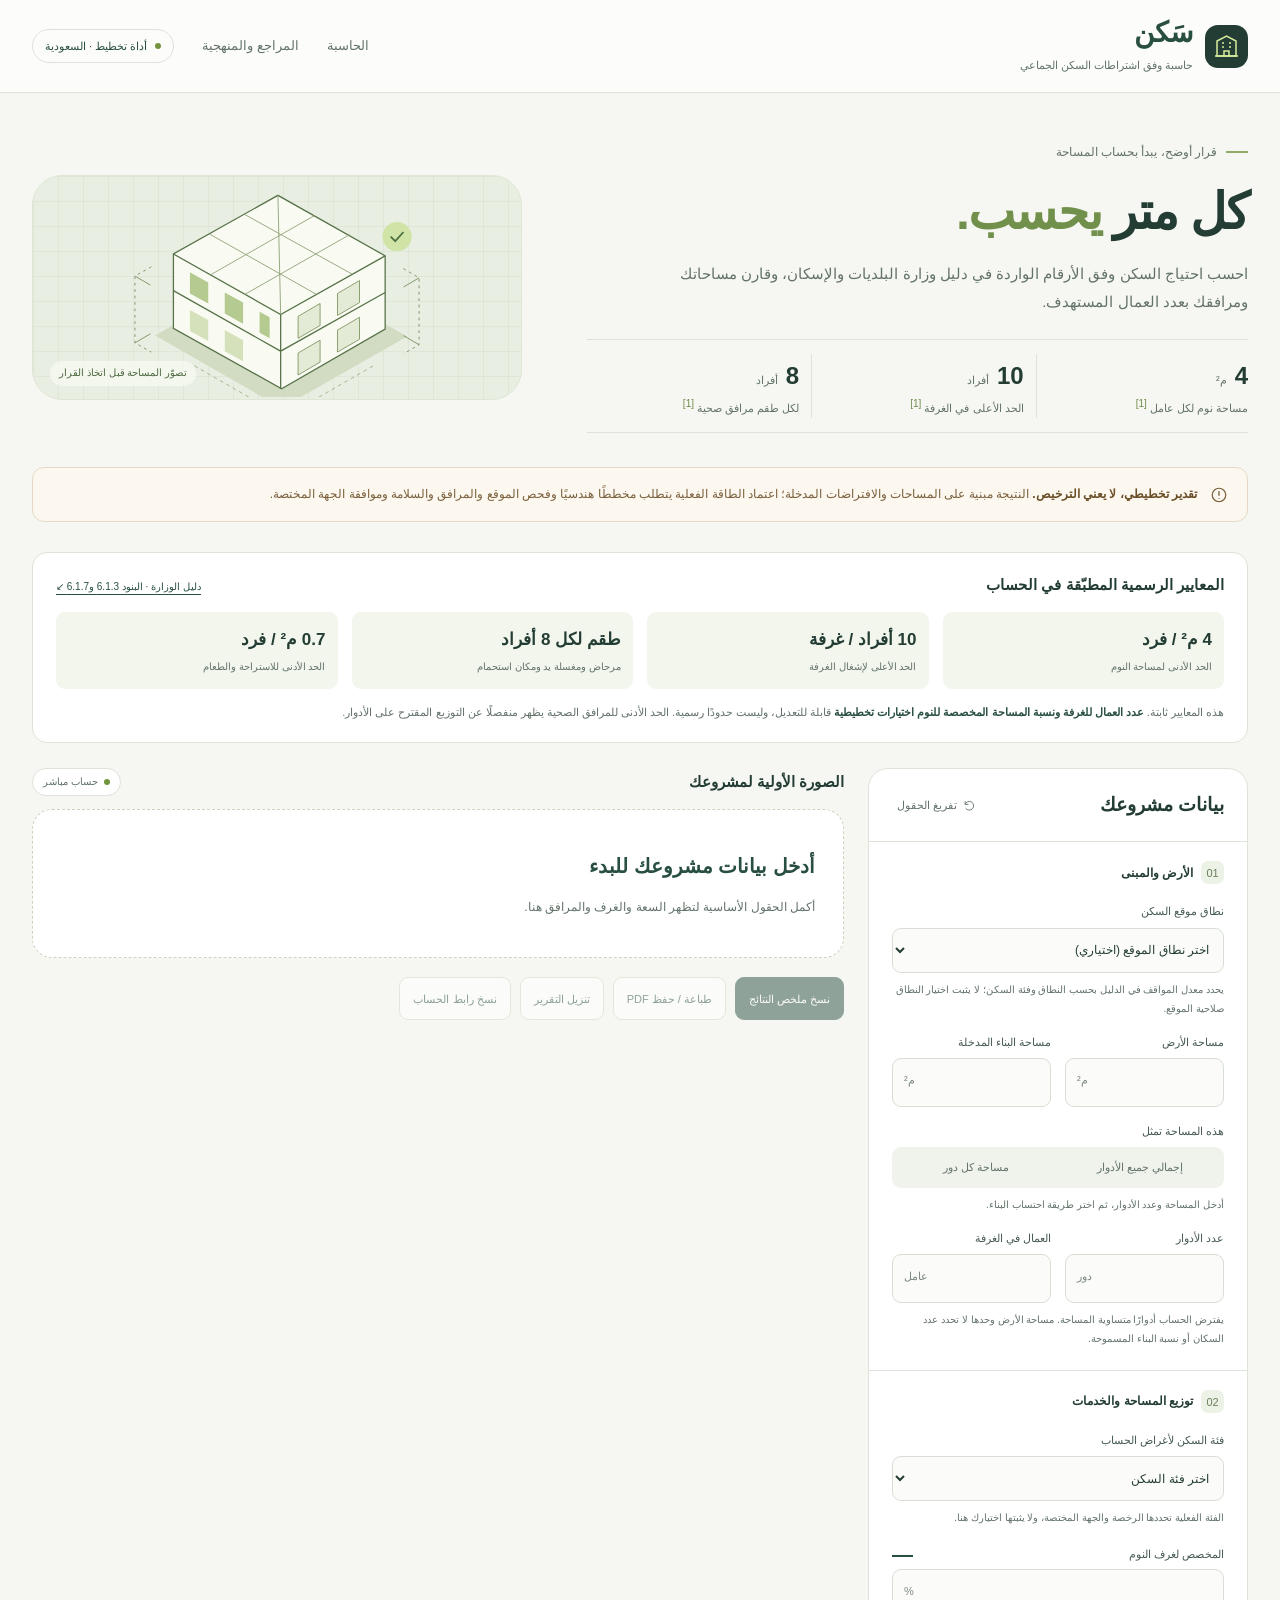
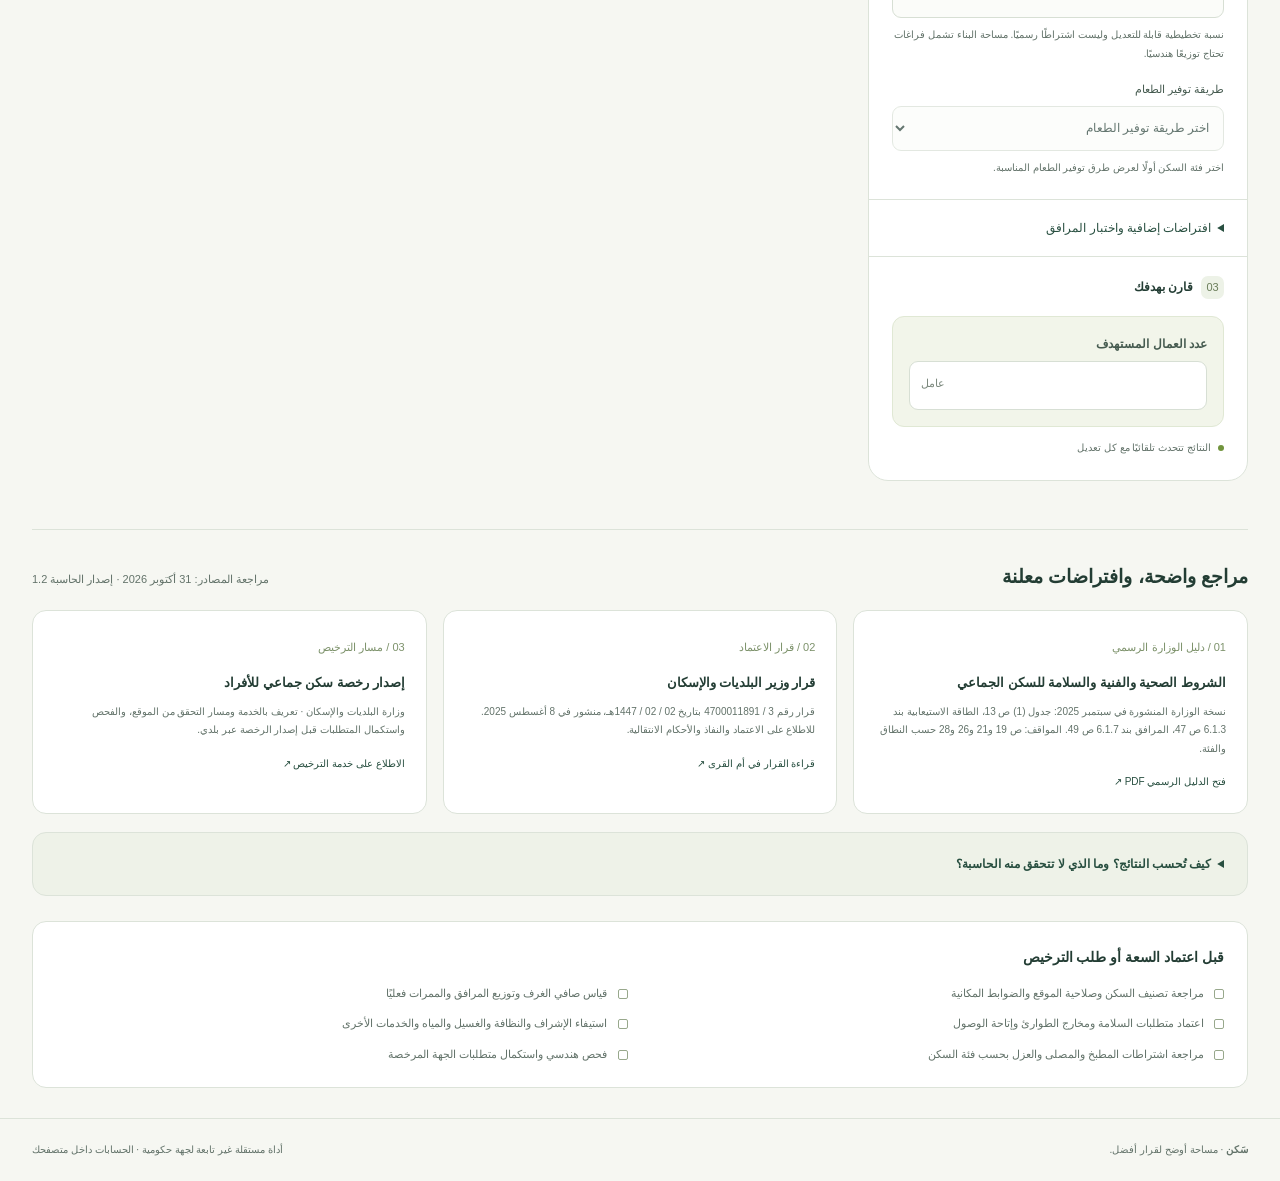
==== commit 1f60a884: "Start housing calculator with empty fields and clear results until data is entered" ====
--- a/tools/housing-calculator/index.html
+++ b/tools/housing-calculator/index.html
@@ -20,6 +20,7 @@
     @media print{@page{size:A4;margin:13mm}body{background:white;font-size:10px;color:#1c3026}.wrap{width:100%;max-width:none}header,.hero,.notice,nav,.input-card,.results-top,.actions,.toast,.copy-fallback,.hero-art,.sources-grid,.sources-section>.section-top,.method,.checklist,footer{display:none!important}.workspace{display:block}.print-meta{display:block;border-bottom:1px solid #aaa;padding-bottom:10px;margin-bottom:12px;font-size:11px}.print-meta h1{font-size:22px;margin:0;letter-spacing:0}.capacity-card{background:#edf2e5!important;color:#1c3026!important;border:1px solid #aaa;padding:15px;break-inside:avoid}.capacity-card *{color:#1c3026!important}.capacity-number strong{font-size:47px}.capacity-sub{margin-bottom:9px}.progress{background:#ddd!important}.progress div{background:#5c793e!important}.metrics{margin-top:9px}.metric{padding:10px;break-inside:avoid}.metric strong{font-size:24px}.detail-card{padding:13px;margin-top:10px;break-inside:avoid;border-color:#ccc}.two-columns{grid-template-columns:1fr 1fr;gap:12px}.data-table th,.data-table td{padding-block:6px}.alerts{gap:6px;margin-top:10px}.alert{padding:8px 11px;font-size:9px}.sources-section{margin:14px 0 0;padding:0;border:0}.print-sources{display:block!important;font-size:9px;word-break:break-word}.capacity-card:after{display:none}a{color:inherit}.area-bar{print-color-adjust:exact;-webkit-print-color-adjust:exact}.legend div{font-size:9px}}
 
     .regulation-box{padding:20px 23px;background:#fff;border:1px solid var(--line);border-radius:15px;margin-bottom:25px}.regulation-head{display:flex;justify-content:space-between;align-items:baseline;gap:15px}.regulation-head h2{font-size:15px}.regulation-head a{font-size:10px}.regulation-grid{display:grid;grid-template-columns:repeat(4,1fr);gap:14px;margin-top:15px}.regulation-item{background:#f3f6ed;border-radius:9px;padding:12px;font-size:10px;color:var(--muted)}.regulation-item strong{display:block;color:var(--ink);font-size:17px;margin-bottom:3px}.regulation-box>p{font-size:11px;color:var(--muted);margin:13px 0 0}.regulation-box>p b{color:var(--green)}@media(max-width:760px){.regulation-box{padding:17px}.regulation-grid{grid-template-columns:1fr 1fr;gap:8px}.regulation-head{align-items:start}.regulation-head h2{font-size:13px}.regulation-head a{max-width:100px}.regulation-item strong{font-size:16px}}@media print{.regulation-box{padding:10px;break-inside:avoid;margin-bottom:10px}.regulation-grid{grid-template-columns:repeat(4,1fr);gap:5px}.regulation-item{padding:6px}.regulation-item strong{font-size:13px}}
+    .empty-state{padding:38px 28px;background:#fff;border:1px dashed #c9d5be;border-radius:20px;color:var(--green)}.empty-state h3{font-size:20px;margin:0 0 10px}.empty-state p{font-size:12px;color:var(--muted);margin:0;line-height:2}@media(max-width:760px){.empty-state{padding:30px 23px}.empty-state h3{font-size:18px}}
   </style>
 </head>
 <body>
@@ -29,29 +30,30 @@
   <section class="hero" aria-labelledby="page-title"><div><div class="eyebrow">قرار أوضح، يبدأ بحساب المساحة</div><h1 id="page-title">كل متر <span>يحسب.</span></h1><p class="intro">احسب احتياج السكن وفق الأرقام الواردة في دليل وزارة البلديات والإسكان، وقارن مساحاتك ومرافقك بعدد العمال المستهدف.</p><div class="principles" aria-label="الحدود الأساسية المستخدمة"><div class="principle"><strong>4</strong> م²<span>مساحة نوم لكل عامل <a class="footnote-link" href="#source-regulation" aria-label="مرجع مساحة النوم">[1]</a></span></div><div class="principle"><strong>10</strong> أفراد<span>الحد الأعلى في الغرفة <a class="footnote-link" href="#source-regulation" aria-label="مرجع الحد الأقصى للغرفة">[1]</a></span></div><div class="principle"><strong>8</strong> أفراد<span>لكل طقم مرافق صحية <a class="footnote-link" href="#source-regulation" aria-label="مرجع المرافق الصحية">[1]</a></span></div></div></div>
   <div class="hero-art" aria-hidden="true"><svg viewBox="0 0 360 240" fill="none"><path d="m47 173 136-78 139 79-137 78Z" fill="#d1dcc2"/><path d="M67 165V84l114-64 117 66v80l-113 65Z" fill="#f9fbf2" stroke="#587249" stroke-width="1.4"/><path d="m67 84 117 66 114-64M184 150v81M67 124l117 66 114-64" stroke="#587249" stroke-width="1.4"/><path d="m181 20 3 130M106 62l117 66M145 41l117 65M107 107l114-65M145 128l114-65" stroke="#91a47b" stroke-width="1"/><path d="m85 104 20 11v23l-20-11v-23Zm38 22 20 11v23l-20-11v-23Zm38 21 11 6v23l-11-6v-23Z" fill="#b5ca91"/><path d="m85 145 20 11v23l-20-11v-23Zm38 22 20 11v23l-20-11v-23Z" fill="#d4e1bb"/><path d="m203 152 24-14v24l-24 14v-24Zm43-25 24-14v24l-24 14v-24Zm-43 65 24-14v24l-24 14v-24Zm43-25 24-14v24l-24 14v-24Z" fill="#e3ead5" stroke="#849966"/><path d="m43 98-18 10v73l18 10m275-91 17 10v73l-17 10" stroke="#7a9362" stroke-dasharray="3 4"/><path d="m25 108 17 10m-17 63 17-10m293-61-17 10m17 63-17-10" stroke="#7a9362"/><path d="m90 206 80 46m35 0 80-46" stroke="#a0b38a" stroke-dasharray="4 4"/><circle cx="311" cy="65" r="16" fill="#d1e4a8"/><path d="m304 65 5 5 9-10" stroke="#4e7143" stroke-width="2"/></svg><span class="art-label">تصوّر المساحة قبل اتخاذ القرار</span></div></section>
   <div class="notice" role="note"><svg width="18" height="18" viewBox="0 0 24 24" fill="none" aria-hidden="true"><circle cx="12" cy="12" r="9" stroke="currentColor" stroke-width="1.6"/><path d="M12 7v6m0 3v1" stroke="currentColor" stroke-width="1.8"/></svg><p><strong>تقدير تخطيطي، لا يعني الترخيص.</strong> النتيجة مبنية على المساحات والافتراضات المدخلة؛ اعتماد الطاقة الفعلية يتطلب مخططًا هندسيًا وفحص الموقع والمرافق والسلامة وموافقة الجهة المختصة.</p></div>
-  <section class="regulation-box" aria-labelledby="official-rules-title"><div class="regulation-head"><h2 id="official-rules-title">المعايير الرسمية المطبّقة في الحساب</h2><a href="#source-regulation">دليل الوزارة · البنود 6.1.3 و6.1.7 ↙</a></div><div class="regulation-grid"><div class="regulation-item"><strong>4 م² / فرد</strong>الحد الأدنى لمساحة النوم</div><div class="regulation-item"><strong>10 أفراد / غرفة</strong>الحد الأعلى لإشغال الغرفة</div><div class="regulation-item"><strong>طقم لكل 8 أفراد</strong>مرحاض ومغسلة يد ومكان استحمام</div><div class="regulation-item"><strong>0.7 م² / فرد</strong>الحد الأدنى للاستراحة والطعام</div></div><p>هذه المعايير ثابتة. <b>عدد 6 عمال للغرفة ونسبة 45% للنوم اختيارات تخطيطية</b> قابلة للتعديل، وليست حدودًا رسمية. الحد الأدنى للمرافق الصحية يظهر منفصلًا عن التوزيع المقترح على الأدوار.</p></section>
+  <section class="regulation-box" aria-labelledby="official-rules-title"><div class="regulation-head"><h2 id="official-rules-title">المعايير الرسمية المطبّقة في الحساب</h2><a href="#source-regulation">دليل الوزارة · البنود 6.1.3 و6.1.7 ↙</a></div><div class="regulation-grid"><div class="regulation-item"><strong>4 م² / فرد</strong>الحد الأدنى لمساحة النوم</div><div class="regulation-item"><strong>10 أفراد / غرفة</strong>الحد الأعلى لإشغال الغرفة</div><div class="regulation-item"><strong>طقم لكل 8 أفراد</strong>مرحاض ومغسلة يد ومكان استحمام</div><div class="regulation-item"><strong>0.7 م² / فرد</strong>الحد الأدنى للاستراحة والطعام</div></div><p>هذه المعايير ثابتة. <b>عدد العمال للغرفة ونسبة المساحة المخصصة للنوم اختيارات تخطيطية</b> قابلة للتعديل، وليست حدودًا رسمية. الحد الأدنى للمرافق الصحية يظهر منفصلًا عن التوزيع المقترح على الأدوار.</p></section>
   <div class="print-meta"><h1>سَكن | تقرير تقديري للسكن الجماعي</h1><p id="print-inputs"></p><p>نتائج تخطيطية لا تثبت مطابقة العقار ولا تُعد ترخيصًا.</p></div>
   <section class="workspace" id="calculator" aria-label="حاسبة الطاقة الاستيعابية">
-    <form class="input-card" id="housing-form" novalidate>
-      <div class="panel-head"><h2>بيانات مشروعك</h2><button type="button" class="text-button" id="reset"><svg width="13" height="13" viewBox="0 0 24 24" fill="none" aria-hidden="true"><path d="M4 10a8 8 0 1 1 1 7M4 4v6h6" stroke="currentColor" stroke-width="1.7"/></svg>إعادة الضبط</button></div>
+    <form class="input-card" id="housing-form" novalidate autocomplete="off">
+      <div class="panel-head"><h2>بيانات مشروعك</h2><button type="button" class="text-button" id="reset"><svg width="13" height="13" viewBox="0 0 24 24" fill="none" aria-hidden="true"><path d="M4 10a8 8 0 1 1 1 7M4 4v6h6" stroke="currentColor" stroke-width="1.7"/></svg>تفريغ الحقول</button></div>
       <div class="form-section"><h3 class="section-label"><span class="number">01</span>الأرض والمبنى</h3><div class="fields">
-        <div class="field full"><label for="location">نطاق موقع السكن</label><select id="location" name="location"><option value="unspecified">لم أحدد الموقع بعد</option><option value="inside">داخل النطاق العمراني</option><option value="outside">خارج النطاق العمراني</option></select><p class="hint">يحدد معدل المواقف في الدليل بحسب النطاق وفئة السكن؛ لا يثبت اختيار النطاق صلاحية الموقع.</p></div><div class="field"><label for="land">مساحة الأرض</label><div class="input-wrap"><input id="land" name="land" type="number" inputmode="decimal" value="600" min="1" max="1000000" step="any" required aria-describedby="land-hint"><span>م²</span></div></div>
-        <div class="field"><label for="building">مساحة البناء المدخلة</label><div class="input-wrap"><input id="building" name="building" type="number" inputmode="decimal" value="360" min="1" max="1000000" step="any" required><span>م²</span></div></div>
-        <div class="field full"><span class="field-label" id="mode-label">هذه المساحة تمثل</span><div class="segmented" role="radiogroup" aria-labelledby="mode-label"><label><input type="radio" name="mode" value="total" checked><span>إجمالي جميع الأدوار</span></label><label><input type="radio" name="mode" value="floor"><span>مساحة كل دور</span></label></div><p class="hint" id="area-mode-hint">360 م² إجمالًا موزعة على دورين؛ أي 180 م² لكل دور.</p></div>
-        <div class="field"><label for="floors">عدد الأدوار</label><div class="input-wrap"><input id="floors" name="floors" type="number" inputmode="numeric" min="1" max="20" step="1" value="2" required><span>دور</span></div></div>
-        <div class="field"><label for="occupancy">العمال في الغرفة</label><div class="input-wrap"><input id="occupancy" name="occupancy" type="number" inputmode="numeric" min="1" max="10" step="1" value="6" required><span>عامل</span></div></div>
+        <div class="field full"><label for="location">نطاق موقع السكن</label><select id="location" name="location"><option value="">اختر نطاق الموقع (اختياري)</option><option value="inside">داخل النطاق العمراني</option><option value="outside">خارج النطاق العمراني</option></select><p class="hint">يحدد معدل المواقف في الدليل بحسب النطاق وفئة السكن؛ لا يثبت اختيار النطاق صلاحية الموقع.</p></div><div class="field"><label for="land">مساحة الأرض</label><div class="input-wrap"><input id="land" name="land" type="number" inputmode="decimal" min="1" max="1000000" step="any" required aria-describedby="land-hint"><span>م²</span></div></div>
+        <div class="field"><label for="building">مساحة البناء المدخلة</label><div class="input-wrap"><input id="building" name="building" type="number" inputmode="decimal" min="1" max="1000000" step="any" required><span>م²</span></div></div>
+        <div class="field full"><span class="field-label" id="mode-label">هذه المساحة تمثل</span><div class="segmented" role="radiogroup" aria-labelledby="mode-label"><label><input type="radio" name="mode" value="total"><span>إجمالي جميع الأدوار</span></label><label><input type="radio" name="mode" value="floor"><span>مساحة كل دور</span></label></div><p class="hint" id="area-mode-hint">أدخل المساحة وعدد الأدوار، ثم اختر طريقة احتساب البناء.</p></div>
+        <div class="field"><label for="floors">عدد الأدوار</label><div class="input-wrap"><input id="floors" name="floors" type="number" inputmode="numeric" min="1" max="20" step="1" required><span>دور</span></div></div>
+        <div class="field"><label for="occupancy">العمال في الغرفة</label><div class="input-wrap"><input id="occupancy" name="occupancy" type="number" inputmode="numeric" min="1" max="10" step="1" required><span>عامل</span></div></div>
       </div><p class="hint" id="land-hint">يفترض الحساب أدوارًا متساوية المساحة. مساحة الأرض وحدها لا تحدد عدد السكان أو نسبة البناء المسموحة.</p></div>
       <div class="form-section"><h3 class="section-label"><span class="number">02</span>توزيع المساحة والخدمات</h3>
-        <div class="field"><label for="category">فئة السكن لأغراض الحساب</label><select id="category" name="category"><option value="building">مبنى سكني</option><option value="complex">مجمع سكني</option></select><p class="hint">الفئة الفعلية تحددها الرخصة والجهة المختصة، ولا يثبتها اختيارك هنا.</p></div>
-        <div class="range-head"><label for="bedshare">المخصص لغرف النوم</label><output id="share-output" for="bedshare">45%</output></div><input id="bedshare" name="bedshare" type="range" min="20" max="80" value="45" step="1" aria-describedby="share-hint"><div class="range-ends"><span>20% · خدمات أكثر</span><span>80% · غرف أكثر</span></div><p class="hint" id="share-hint">نسبة تخطيطية قابلة للتعديل وليست اشتراطًا رسميًا. مساحة البناء تشمل فراغات تحتاج توزيعًا هندسيًا.</p>
-        <div class="field" style="margin-top:16px"><label for="food">طريقة توفير الطعام</label><select id="food" name="food"><option value="distributed">مطابخ موزعة · مطبخان لكل دور</option><option value="central">مطبخ مركزي</option><option value="catering">خدمة إعاشة خارجية</option></select><p class="hint" id="food-hint">للمبنى السكني: يورد الجدول الرسمي مطبخين على الأقل لكل دور. الخيارات الأخرى متاحة للمجمع السكني.</p></div>
+        <div class="field"><label for="category">فئة السكن لأغراض الحساب</label><select id="category" name="category"><option value="">اختر فئة السكن</option><option value="building">مبنى سكني</option><option value="complex">مجمع سكني</option></select><p class="hint">الفئة الفعلية تحددها الرخصة والجهة المختصة، ولا يثبتها اختيارك هنا.</p></div>
+        <div class="range-head"><label for="bedshare">المخصص لغرف النوم</label><output id="share-output" for="bedshare">—</output></div><div class="input-wrap"><input id="bedshare" name="bedshare" type="number" inputmode="numeric" min="20" max="80" step="1" required aria-describedby="share-hint"><span>%</span></div><p class="hint" id="share-hint">نسبة تخطيطية قابلة للتعديل وليست اشتراطًا رسميًا. مساحة البناء تشمل فراغات تحتاج توزيعًا هندسيًا.</p>
+        <div class="field" style="margin-top:16px"><label for="food">طريقة توفير الطعام</label><select id="food" name="food" disabled><option value="">اختر طريقة توفير الطعام</option><option value="distributed">مطابخ موزعة · مطبخان لكل دور</option><option value="central">مطبخ مركزي</option><option value="catering">خدمة إعاشة خارجية</option></select><p class="hint" id="food-hint">للمبنى السكني: يورد الجدول الرسمي مطبخين على الأقل لكل دور. الخيارات الأخرى متاحة للمجمع السكني.</p></div>
       </div>
-      <details class="advanced"><summary>افتراضات إضافية واختبار المرافق</summary><div class="field"><label for="reserve">مساحة محجوزة لبقية الخدمات (إجماليًا)</label><div class="input-wrap"><input id="reserve" name="reserve" type="number" inputmode="decimal" min="0" max="1000000" step="any" value="0"><span>م²</span></div><p class="hint">تشمل الممرات والسلالم والمطابخ والحمامات وسائر الخدمات، باستثناء النوم والاستراحة والطعام. قيمة 0 تعني أن مساحاتها لم تُقدّر بعد؛ لا تعني الاستغناء عنها.</p></div><div class="field"><label for="sanitary">الأطقم الصحية المتاحة في كل دور (اختياري)</label><div class="input-wrap"><input id="sanitary" name="sanitary" type="number" inputmode="numeric" min="0" max="100000" step="1" placeholder="غير محدد"><span>طقم</span></div><p class="hint">الطقم = مرحاض + مغسلة يد + مكان استحمام. أدخل أقل عدد متكامل متاح بين المرافق الثلاثة في كل دور؛ تركه فارغًا يحسب المطلوب دون تقييد السعة.</p></div><div class="field"><span class="field-label">قاعدة المواقف في دليل الوزارة</span><p class="hint" id="parking-rule-hint">حدد نطاق الموقع لحساب معدل المواقف: داخل النطاق موقف لكل 40 فردًا؛ خارجه للمبنى السكني لكل 75 فردًا، وللمجمع لكل 100 فرد.</p></div></details>
-      <div class="form-section"><h3 class="section-label"><span class="number">03</span>قارن بهدفك</h3><div class="target-input"><label for="target">عدد العمال المستهدف</label><div class="input-wrap"><input id="target" name="target" type="number" inputmode="numeric" min="1" max="100000" step="1" value="180" required><span>عامل</span></div></div><div class="live-note"><i class="dot"></i>النتائج تتحدث تلقائيًا مع كل تعديل</div></div>
+      <details class="advanced"><summary>افتراضات إضافية واختبار المرافق</summary><div class="field"><label for="reserve">مساحة محجوزة لبقية الخدمات (إجماليًا)</label><div class="input-wrap"><input id="reserve" name="reserve" type="number" inputmode="decimal" min="0" max="1000000" step="any"><span>م²</span></div><p class="hint">تشمل الممرات والسلالم والمطابخ والحمامات وسائر الخدمات، باستثناء النوم والاستراحة والطعام. قيمة 0 تعني أن مساحاتها لم تُقدّر بعد؛ لا تعني الاستغناء عنها.</p></div><div class="field"><label for="sanitary">الأطقم الصحية المتاحة في كل دور (اختياري)</label><div class="input-wrap"><input id="sanitary" name="sanitary" type="number" inputmode="numeric" min="0" max="100000" step="1" placeholder="غير محدد"><span>طقم</span></div><p class="hint">الطقم = مرحاض + مغسلة يد + مكان استحمام. أدخل أقل عدد متكامل متاح بين المرافق الثلاثة في كل دور؛ تركه فارغًا يحسب المطلوب دون تقييد السعة.</p></div><div class="field"><span class="field-label">قاعدة المواقف في دليل الوزارة</span><p class="hint" id="parking-rule-hint">حدد نطاق الموقع لحساب معدل المواقف: داخل النطاق موقف لكل 40 فردًا؛ خارجه للمبنى السكني لكل 75 فردًا، وللمجمع لكل 100 فرد.</p></div></details>
+      <div class="form-section"><h3 class="section-label"><span class="number">03</span>قارن بهدفك</h3><div class="target-input"><label for="target">عدد العمال المستهدف</label><div class="input-wrap"><input id="target" name="target" type="number" inputmode="numeric" min="1" max="100000" step="1" required><span>عامل</span></div></div><div class="live-note"><i class="dot"></i>النتائج تتحدث تلقائيًا مع كل تعديل</div></div>
     </form>
     <div class="results"><div class="results-top"><h2>الصورة الأولية لمشروعك</h2><span class="pill"><i class="dot"></i>حساب مباشر</span></div>
+    <div class="empty-state" id="empty-state" role="status"><h3>أدخل بيانات مشروعك للبدء</h3><p id="empty-description">أكمل الحقول الأساسية لتظهر السعة والغرف والمرافق هنا.</p></div>
     <div class="invalid" id="invalid-state" hidden role="alert"><h3>راجع القيم المدخلة</h3><p>أوقفنا عرض النتائج حتى تصحيح البيانات التالية:</p><ul id="error-list"></ul></div>
-    <div id="result-content">
+    <div id="result-content" hidden>
       <section class="capacity-card" aria-labelledby="capacity-title"><div class="capacity-header"><span id="capacity-title">السعة التخطيطية المحسوبة</span><span class="small-label">غرف كاملة · لكل دور</span></div><div class="capacity-number"><strong id="capacity" data-out="capacity">—</strong><span>عاملًا</span></div><p class="capacity-sub" id="capacity-description">وفق مساحة النوم والمرافق والافتراضات المدخلة.</p><div class="goal-row"><span>من هدفك: <bdi data-out="target">—</bdi> عاملًا</span><strong id="progress-label">—</strong></div><div class="progress" id="goal-progress" role="progressbar" aria-label="نسبة تحقيق الهدف" aria-valuemin="0" aria-valuemax="100" aria-valuenow="0"><div id="progress-fill"></div></div><p class="gap-note" id="gap-note"></p></section>
       <div class="metrics"><div class="metric"><svg class="metric-icon" width="21" height="21" viewBox="0 0 24 24" fill="none" aria-hidden="true"><path d="M3 19V6h18v13M3 15h18M6 11h5v4H6v-4Zm7 0h5v4h-5v-4Z" stroke="currentColor" stroke-width="1.5"/></svg><strong data-out="rooms">—</strong><p>غرف نوم إجمالًا</p><small><bdi data-out="roomSize">—</bdi> م² للغرفة الواحدة</small></div><div class="metric"><svg class="metric-icon" width="21" height="21" viewBox="0 0 24 24" fill="none" aria-hidden="true"><path d="M5 12h14v2a7 7 0 0 1-14 0v-2Zm2 8v2m10-2v2M5 12V5a2 2 0 0 1 4 0v2m-2 0h4" stroke="currentColor" stroke-width="1.5"/></svg><strong data-out="sanitaryAggregate">—</strong><p>الحد الأدنى لكل مرفق صحي</p><small>التوزيع المقترح: <bdi data-out="sanitaryTotal">—</bdi> عبر الأدوار</small></div><div class="metric"><svg class="metric-icon" width="21" height="21" viewBox="0 0 24 24" fill="none" aria-hidden="true"><path d="M5 3v7m3-7v7m-6-7v7h9M6 10v11M17 3v9h4M21 3v18" stroke="currentColor" stroke-width="1.5"/></svg><strong data-out="dining">—</strong><p>م² للاستراحة والطعام</p><small>0.7 م² لكل عامل <a href="#source-regulation" class="footnote-link" aria-label="مرجع مساحة الاستراحة">[1]</a></small></div></div>
       <section class="detail-card" aria-labelledby="areas-title"><div class="card-title"><h3 id="areas-title">أين تذهب المساحة؟</h3><span><bdi data-out="total">—</bdi> م² إجمالي البناء</span></div><div class="area-bar" role="img" id="area-chart" aria-label="توزيع مساحة البناء"><span id="sleep-bar" class="sleep-color"></span><span id="dining-bar" class="dining-color"></span><span id="reserve-bar" class="reserve-color"></span><span id="remain-bar" class="remain-color"></span></div><div class="legend"><div><i class="sleep-color"></i>غرف النوم المستخدمة <b><bdi data-out="sleepUsed">—</bdi> م²</b></div><div><i class="dining-color"></i>الاستراحة والطعام <b><bdi data-out="dining">—</bdi> م²</b></div><div><i class="reserve-color"></i>خدمات محجوزة <b><bdi data-out="reserve">—</bdi> م²</b></div><div><i class="remain-color"></i>متبقٍ غير موزع <b><bdi data-out="remainder">—</bdi> م²</b></div></div><p class="subtle">مساحة النوم المخصصة <bdi data-out="sleepBudget">—</bdi> م²، منها <bdi data-out="unusedSleep">—</bdi> م² لم تكوّن غرفًا إضافية وفق القيود الحالية. المتبقي يحتاج توزيعًا هندسيًا؛ ليس مساحة فائضة معتمدة.</p>
@@ -64,7 +66,7 @@
     <div class="actions"><button class="button primary" id="copy-report" type="button">نسخ ملخص النتائج</button><button class="button" id="print" type="button">طباعة / حفظ PDF</button><button class="button" id="download" type="button">تنزيل التقرير</button><button class="button" id="share" type="button">نسخ رابط الحساب</button></div><label class="sr-only" for="copy-fallback">نص للنسخ اليدوي</label><textarea id="copy-fallback" class="copy-fallback" hidden readonly></textarea><p class="sr-only" id="result-announcement" role="status" aria-live="polite" aria-atomic="true"></p>
     </div>
   </section>
-  <section class="sources-section" id="sources" aria-labelledby="sources-title"><div class="section-top"><h2 id="sources-title">مراجع واضحة، وافتراضات معلنة</h2><p>مراجعة المصادر: 31 أكتوبر 2026 · إصدار الحاسبة 1.1</p></div><div class="sources-grid">
+  <section class="sources-section" id="sources" aria-labelledby="sources-title"><div class="section-top"><h2 id="sources-title">مراجع واضحة، وافتراضات معلنة</h2><p>مراجعة المصادر: 31 أكتوبر 2026 · إصدار الحاسبة 1.2</p></div><div class="sources-grid">
     <a class="source-card" id="source-regulation" href="https://momah.gov.sa/sites/default/files/2025-09/dlyl%20alshrwt%20alshyt%20walfnyt%20walslamt%20v3%2009.01.25.pdf" target="_blank" rel="noopener noreferrer"><span class="source-no">01 / دليل الوزارة الرسمي</span><h3>الشروط الصحية والفنية والسلامة للسكن الجماعي</h3><p>نسخة الوزارة المنشورة في سبتمبر 2025: جدول (1) ص 13، الطاقة الاستيعابية بند 6.1.3 ص 47، المرافق بند 6.1.7 ص 49. المواقف: ص 19 و21 و26 و28 حسب النطاق والفئة.</p><span class="source-link">فتح الدليل الرسمي PDF ↗</span></a>
     <a class="source-card" href="https://www.uqn.gov.sa/details?p=27321" target="_blank" rel="noopener noreferrer"><span class="source-no">02 / قرار الاعتماد</span><h3>قرار وزير البلديات والإسكان</h3><p>قرار رقم 3 / 4700011891 بتاريخ 02 / 02 / 1447هـ، منشور في 8 أغسطس 2025. للاطلاع على الاعتماد والنفاذ والأحكام الانتقالية.</p><span class="source-link">قراءة القرار في أم القرى ↗</span></a>
     <a class="source-card" href="https://momah.gov.sa/ar/node/7045" target="_blank" rel="noopener noreferrer"><span class="source-no">03 / مسار الترخيص</span><h3>إصدار رخصة سكن جماعي للأفراد</h3><p>وزارة البلديات والإسكان · تعريف بالخدمة ومسار التحقق من الموقع، والفحص واستكمال المتطلبات قبل إصدار الرخصة عبر بلدي.</p><span class="source-link">الاطلاع على خدمة الترخيص ↗</span></a>
@@ -79,7 +81,7 @@
 <noscript><div class="notice wrap">تحتاج الحاسبة إلى تفعيل JavaScript لعرض النتائج التفاعلية. يمكنك قراءة المراجع والمنهجية دون تفعيله.</div></noscript>
 <script id="calculator-model">
 'use strict';
-const DEFAULTS=Object.freeze({land:600,building:360,mode:'total',floors:2,occupancy:6,bedshare:45,category:'building',food:'distributed',reserve:0,sanitary:null,location:'unspecified',target:180});
+const DEFAULTS=Object.freeze({land:'',building:'',mode:'',floors:'',occupancy:'',bedshare:'',category:'',food:'',reserve:'',sanitary:null,location:'',target:''});
 const RULES=Object.freeze({sleepPerPerson:4,diningPerPerson:.7,peoplePerSanitary:8,maxRoom:10,limits:{building:500,complex:10000}});
 function validate(v){
   const errors=[];
@@ -138,17 +140,20 @@
 const form=document.getElementById('housing-form'),byId=id=>document.getElementById(id),fmt=n=>n===null?'—':new Intl.NumberFormat('en-US',{maximumFractionDigits:1}).format(Math.abs(n)<1e-8?0:n);
 let result=null,toastTimer,announceTimer;
 const keys=Object.keys(DEFAULTS);
-function readForm(){const v={};for(const k of keys){if(k==='mode'){v.mode=form.elements.mode.value;continue;}const val=form.elements[k].value;v[k]=['category','food','location'].includes(k)?val:(k==='sanitary'&&val.trim()===''?null:val.trim()===''?NaN:Number(val));}return v;}
-function setForm(v){for(const k of keys){if(k==='mode'){form.elements.mode.value=v.mode;continue;}form.elements[k].value=v[k]===null?'':v[k];}updateFood();}
-function updateFood(){const building=form.elements.category.value==='building';for(const option of form.elements.food.options)option.disabled=building&&option.value!=='distributed';if(building)form.elements.food.value='distributed';byId('food-hint').textContent=building?'للمبنى السكني: يورد الجدول الرسمي مطبخين على الأقل لكل دور. الخيارات الأخرى متاحة للمجمع السكني.':'للمجمع السكني: إعاشة خارجية، أو مطبخ مركزي، أو مطابخ موزعة بحد أدنى مطبخين لكل دور [1].';}
+function readForm(){const v={};for(const k of keys){if(k==='mode'){v.mode=form.elements.mode.value;continue;}const val=form.elements[k].value;v[k]=k==='location'?(val||'unspecified'):['category','food'].includes(k)?val:(k==='sanitary'&&val.trim()===''?null:k==='reserve'&&val.trim()===''?0:val.trim()===''?NaN:Number(val));}return v;}
+function setForm(v){for(const k of keys){if(k==='mode'){for(const radio of form.elements.mode)radio.checked=radio.value===v.mode;continue;}form.elements[k].value=v[k]===null||(k==='location'&&v[k]==='unspecified')?'':v[k];}updateFood();}
+function updateFood(){const category=form.elements.category.value,building=category==='building';form.elements.food.disabled=!category;if(!category){form.elements.food.value='';byId('food-hint').textContent='اختر فئة السكن أولًا لعرض طرق توفير الطعام المناسبة.';return;}for(const option of form.elements.food.options)option.disabled=building&&option.value!=='distributed';if(building)form.elements.food.value='distributed';byId('food-hint').textContent=building?'للمبنى السكني: يورد الجدول الرسمي مطبخين على الأقل لكل دور. الخيارات الأخرى متاحة للمجمع السكني.':'للمجمع السكني: إعاشة خارجية، أو مطبخ مركزي، أو مطابخ موزعة بحد أدنى مطبخين لكل دور [1].';}
 function showToast(text){clearTimeout(toastTimer);byId('toast').textContent=text;byId('toast').hidden=false;toastTimer=setTimeout(()=>byId('toast').hidden=true,4000);}
 function render(){
-  updateFood();const v=readForm();result=calculate(v);byId('share-output').textContent=fmt(v.bedshare)+'%';
-  const valid=result.valid;byId('invalid-state').hidden=valid;byId('result-content').hidden=!valid;
+  clearTimeout(announceTimer);updateFood();const v=readForm();
+  const requiredFields={land:'مساحة الأرض',building:'مساحة البناء',mode:'طريقة احتساب البناء',floors:'عدد الأدوار',occupancy:'العمال بالغرفة',bedshare:'نسبة غرف النوم',category:'فئة السكن',food:'طريقة توفير الطعام',target:'العدد المستهدف'};
+  const missing=Object.entries(requiredFields).filter(([key])=>form.elements[key].value.trim()==='');
+  const incomplete=missing.length>0;result=incomplete?{valid:false,errors:[]}:calculate(v);byId('share-output').textContent=Number.isFinite(v.bedshare)?fmt(v.bedshare)+'%':'—';
+  const valid=result.valid;byId('empty-state').hidden=!incomplete;byId('invalid-state').hidden=incomplete||valid;byId('result-content').hidden=!valid;
   document.querySelectorAll('.actions button').forEach(b=>b.disabled=!valid);byId('copy-fallback').hidden=true;
-  for(const input of form.querySelectorAll('input[type=number]'))input.setAttribute('aria-invalid',String(!input.validity.valid));
+  for(const input of form.querySelectorAll('input[type=number]'))input.setAttribute('aria-invalid',String(input.value!==''&&!input.validity.valid));
   byId('error-list').replaceChildren();
-  if(!valid){for(const message of result.errors){const li=document.createElement('li');li.textContent=message;byId('error-list').append(li);}byId('area-mode-hint').textContent='أكمل القيم الصحيحة لعرض طريقة توزيع مساحة البناء.';byId('result-announcement').textContent='توجد قيم تحتاج إلى التصحيح.';return;}
+  if(!valid){byId('print-inputs').textContent='';byId('area-mode-hint').textContent='أدخل المساحة وعدد الأدوار، ثم اختر طريقة احتساب البناء.';if(incomplete){const anyEntered=Object.keys(requiredFields).some(key=>form.elements[key].value.trim()!=='');byId('empty-description').textContent=anyEntered?'أكمل البيانات المتبقية: '+missing.map(([,label])=>label).join('، ')+'.':'أكمل الحقول الأساسية لتظهر السعة والغرف والمرافق هنا.';byId('result-announcement').textContent='أكمل بيانات المشروع لعرض النتائج.';return;}for(const message of result.errors){const li=document.createElement('li');li.textContent=message;byId('error-list').append(li);}byId('result-announcement').textContent='توجد قيم تحتاج إلى التصحيح.';return;}
   const r=result;byId('parking-rule-hint').textContent=r.parkingRatio===null?'حدد نطاق الموقع لحساب معدل المواقف. داخل النطاق: 40 فردًا/موقف؛ خارجه: 75 للمبنى السكني و100 للمجمع.':'موقف سيارات واحد لكل '+r.parkingRatio+' فردًا بحسب النطاق والفئة المختارين في دليل الوزارة. تبقى مواقف الحافلات وذوي الإعاقة محل مراجعة مستقلة.';for(const el of document.querySelectorAll('[data-out]'))el.textContent=fmt(r[el.dataset.out]);
   byId('area-mode-hint').textContent=v.mode==='total'?fmt(v.building)+' م² إجمالًا عبر '+fmt(v.floors)+' أدوار؛ أي '+fmt(r.floorArea)+' م² لكل دور.':fmt(v.building)+' م² لكل دور × '+fmt(v.floors)+' أدوار = '+fmt(r.total)+' م² إجمالًا.';
   byId('capacity-description').textContent=fmt(r.rooms)+' غرف كاملة × '+fmt(r.occupancy)+' عمال، بحد أدنى '+fmt(r.roomSize)+' م² للغرفة. مساحة النوم وحدها لا تثبت المطابقة.';
@@ -167,12 +172,12 @@
 function reportText(){if(!result?.valid)return '';const r=result;return ['سَكن | تقرير تقديري للسكن الجماعي','تاريخ التقرير: '+new Date().toLocaleDateString('ar-SA',{timeZone:'Asia/Riyadh',calendar:'gregory'}),'تنبيه: نتائج تخطيطية لا تعني الترخيص أو اعتماد السعة.','',byId('print-inputs').textContent,'مساحة البناء المدخلة: '+fmt(r.building)+' م² ('+(r.mode==='total'?'جميع الأدوار':'كل دور')+')','مساحة الدور: '+fmt(r.floorArea)+' م²؛ تغطية الأرض المفترضة: '+fmt(r.coverage)+'%','السعة التقديرية: '+fmt(r.capacity)+' عاملًا','غرف النوم: '+fmt(r.rooms)+' × '+fmt(r.roomSize)+' م²','مساحة النوم المخصصة: '+fmt(r.sleepBudget)+' م²؛ المستخدمة: '+fmt(r.sleepUsed)+' م²','الاستراحة والطعام: '+fmt(r.dining)+' م²','مساحة الخدمات المحجوزة: '+fmt(r.reserve)+' م²؛ المتبقي غير الموزع: '+fmt(r.remainder)+' م²','الحد الإجمالي الأدنى — المراحيض: '+fmt(r.sanitaryAggregate)+'؛ مغاسل اليد: '+fmt(r.sanitaryAggregate)+'؛ أماكن الاستحمام: '+fmt(r.sanitaryAggregate),'الحد التجميعي لكل مرفق: '+fmt(r.sanitaryAggregate)+'؛ التوزيع المقترح: '+fmt(r.sanitaryTotal)+' بعد التقريب لكل دور.','الطعام: '+form.elements.food.selectedOptions[0].textContent+'؛ المطابخ الداخلية: '+(r.food==='catering'?'لا تُحسب':fmt(r.kitchens)),'مواقف السيارات: '+(r.parkingRatio===null?'تحتاج تحديد النطاق':fmt(r.parking)+' وفق معدل الدليل '+fmt(r.parkingRatio)+' فرد/موقف')+'، لا يشمل الحافلات وذوي الإعاقة.','','التوزيع على الأدوار:',...r.floors.map(f=>'الدور '+f.number+': '+f.rooms+' غرف، '+f.people+' عاملًا، '+f.sanitary+' من كل مرفق صحي.'),'','الهدف: '+fmt(r.target)+' عاملًا؛ الفجوة: '+fmt(r.gap),'الحد الأدنى لنوم الهدف: '+fmt(r.targetMinSleep)+' م²؛ الاستراحة والطعام: '+fmt(r.targetDining)+' م²؛ مجموعهما: '+fmt(r.targetNumericArea)+' م²، دون بقية الخدمات.','الحد الإجمالي لكل مرفق صحي للهدف: '+fmt(r.targetMinSanitary),'غرف الهدف: '+fmt(r.targetRooms)+'؛ نوم الهدف: '+fmt(r.targetSleep)+' م²؛ استراحة وطعام: '+fmt(r.targetDining)+' م²؛ من كل مرفق صحي عبر الأدوار: '+fmt(r.targetSanitary),'إجمالي البناء التقديري للهدف: '+fmt(r.targetBuild)+' م²؛ الزيادة الحسابية: '+fmt(r.additionalBuild)+' م²','مساحة دور الهدف المفترضة: '+fmt(r.targetFootprint)+' م².','مساحة الهدف تثبت نسبة النوم والأدوار وحجز الخدمات، ولا تثبت إمكان الزيادة نظاميًا أو كفاية المرافق المدخلة.','','ملاحظات:',...r.warnings.map(w=>'• '+w.text),'• مساحة النوم والطعام الدنيا لا تشمل باقي الخدمات أو الجدران؛ يُراجع التصميم والمساحات الصافية بالمخطط.','• أساس النوم 4 م²/فرد، حد الغرفة 10 أفراد، مرفق من كل نوع لكل 8 أفراد، استراحة وطعام 0.7 م²/فرد.','• نسبة النوم وحجز الخدمات افتراضات تخطيطية. معدلات المواقف بحسب النطاق والفئة في الدليل.','','المراجع الرسمية (مراجعة 31 أكتوبر 2026):','دليل الوزارة: https://momah.gov.sa/sites/default/files/2025-09/dlyl%20alshrwt%20alshyt%20walfnyt%20walslamt%20v3%2009.01.25.pdf','قرار الاعتماد: https://www.uqn.gov.sa/details?p=27321','خدمة الترخيص: https://momah.gov.sa/ar/node/7045'].join('\n');}
 async function copyText(text,success){try{if(!navigator.clipboard?.writeText)throw new Error('Clipboard unavailable');await navigator.clipboard.writeText(text);showToast(success);}catch{byId('copy-fallback').value=text;byId('copy-fallback').hidden=false;byId('copy-fallback').focus();byId('copy-fallback').select();showToast('ظهر النص أسفل الأزرار؛ يمكنك نسخه يدويًا.');}}
 form.addEventListener('submit',e=>e.preventDefault());form.addEventListener('input',render);form.addEventListener('change',render);
-byId('reset').addEventListener('click',()=>{setForm(DEFAULTS);if(location.search)history.replaceState(null,'',location.pathname+location.hash);render();showToast('أُعيدت بيانات المشروع الافتراضية.');});
+byId('reset').addEventListener('click',()=>{setForm(DEFAULTS);if(location.search)history.replaceState(null,'',location.pathname+location.hash);render();showToast('أُفرغت جميع الحقول.');});
 byId('copy-report').addEventListener('click',()=>copyText(reportText(),'نُسخ ملخص النتائج مع التنبيه والمراجع.'));
 byId('print').addEventListener('click',()=>{if(result?.valid)window.print();});
 byId('download').addEventListener('click',()=>{const blob=new Blob(['\ufeff'+reportText()],{type:'text/plain;charset=utf-8'}),url=URL.createObjectURL(blob),a=document.createElement('a');a.href=url;a.download='تقرير-السكن-الجماعي.txt';a.click();setTimeout(()=>URL.revokeObjectURL(url),1000);showToast('تم تجهيز التقرير للتنزيل.');});
 byId('share').addEventListener('click',()=>{const url=new URL(location.href);url.search='';url.hash='calculator';const v=readForm();for(const k of keys)if(v[k]!==null)url.searchParams.set(k,String(v[k]));copyText(url.href,'نُسخ رابط الحساب؛ يتضمن المدخلات الحالية.');});
-function loadShared(){const params=new URLSearchParams(location.search);if(!params.size)return;const v={...DEFAULTS};for(const k of keys){if(!params.has(k))continue;const val=params.get(k);v[k]=['mode','category','food','location'].includes(k)?val:(k==='sanitary'&&val===''?null:val.trim()===''?NaN:Number(val));}if(validate(v).length){showToast('تعذر اعتماد قيم رابط المشاركة؛ عُرضت القيم الافتراضية.');return;}setForm(v);}
+function loadShared(){const params=new URLSearchParams(location.search);if(!params.size)return;const v={...DEFAULTS};for(const k of keys){if(!params.has(k))continue;const val=params.get(k);v[k]=['mode','category','food','location'].includes(k)?val:(k==='sanitary'&&val===''?null:val.trim()===''?NaN:Number(val));}if(v.reserve==='')v.reserve=0;if(v.location==='')v.location='unspecified';if(validate(v).length){showToast('تعذر اعتماد قيم رابط المشاركة؛ أدخل بيانات مشروعك.');return;}setForm(v);}
 setForm(DEFAULTS);loadShared();render();
 </script>
 </body>
